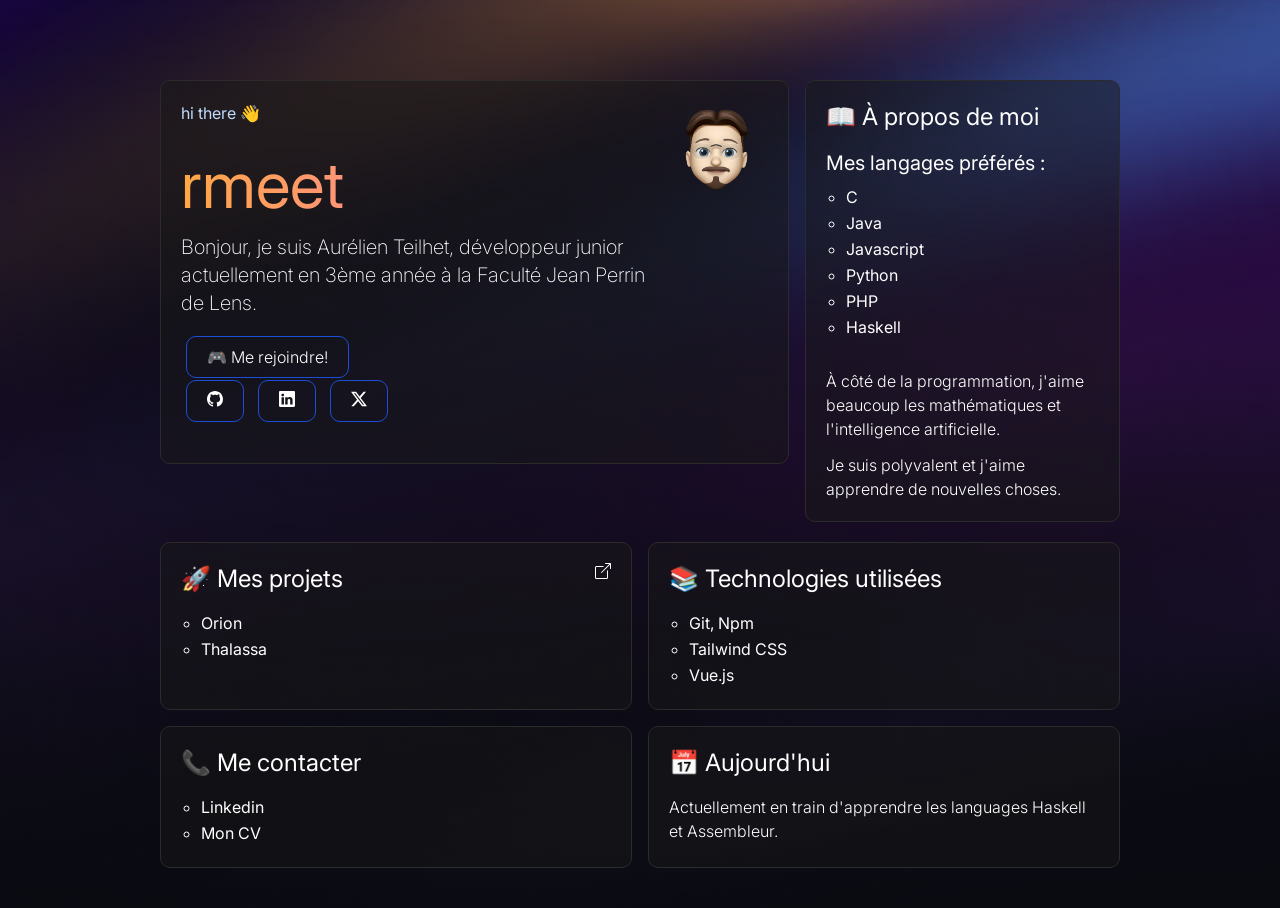
==== index.html @ 977389a0 "ajout" ====
<!doctype html>
<html>
<head>
    <meta charset="UTF-8">
    <meta name="viewport" content="width=device-width, initial-scale=1.0">
    <link href="styles.css" rel="stylesheet">
    <title>Aurélien Teilhet</title>
    <link rel="preconnect" href="https://fonts.googleapis.com">
    <link rel="preconnect" href="https://fonts.gstatic.com" crossorigin>
    <link href="https://fonts.googleapis.com/css2?family=Inter&display=swap" rel="stylesheet">
    <link rel="icon" href="public/favicon.ico" />
    <link rel="stylesheet" href="https://unpkg.com/aos@next/dist/aos.css" />
    <link rel="stylesheet" href="style.css">
</head>
<body class="bgImage z-10">
    <main class="w-3/4 m-auto pt-10 sm:pt-20 text-white">
        <div class="flex flex-col sm:flex-row gap-4">
            <div class="container basis-2/3 hover:border-blue-700 home h-96" data-aos="fade-down" data-aos-duration="700">
                <div class="flex flex-col sm:flex-row">
                    <div>
                        <h6 class="text-m pb-3 text-blue-200">hi there 👋</h6>
                        <h1 id="pseudo">rmeet</h1>
                        <p class="pb-2 text-xl font-extralight">Bonjour, je suis <span class="font-bold">Aurélien Teilhet</span>, développeur junior actuellement en 3ème année à la Faculté Jean Perrin de Lens.</p>
                        <p style="padding-top: 20px;"><a target="_blank" href="https://www.codingame.com/profile/17610c9aafa584d1a23a3524a8ca84f03948395">🎮 Me rejoindre!</a></p>
                    </div>
                    <div class="absolute left-36 sm:relative sm:left-0">
                        <img src="public/me.png" alt="photo animoji" class="w-52 max-w-full h-auto opacity-30 sm:opacity-100 z-0">
                    </div>
                </div>
                <div style="margin-top: 20px;">
                    <a href="https://github.com/aurxdev/" target="_blank" rel="noopener noreferrer" class="hover:text-cyan-600"><button><svg xmlns="http://www.w3.org/2000/svg" width="16" height="16" fill="currentColor" class="bi bi-github" viewBox="0 0 16 16">
                        <path d="M8 0C3.58 0 0 3.58 0 8c0 3.54 2.29 6.53 5.47 7.59.4.07.55-.17.55-.38 0-.19-.01-.82-.01-1.49-2.01.37-2.53-.49-2.69-.94-.09-.23-.48-.94-.82-1.13-.28-.15-.68-.52-.01-.53.63-.01 1.08.58 1.23.82.72 1.21 1.87.87 2.33.66.07-.52.28-.87.51-1.07-1.78-.2-3.64-.89-3.64-3.95 0-.87.31-1.59.82-2.15-.08-.2-.36-1.02.08-2.12 0 0 .67-.21 2.2.82.64-.18 1.32-.27 2-.27s1.36.09 2 .27c1.53-1.04 2.2-.82 2.2-.82.44 1.1.16 1.92.08 2.12.51.56.82 1.27.82 2.15 0 3.07-1.87 3.75-3.65 3.95.29.25.54.73.54 1.48 0 1.07-.01 1.93-.01 2.2 0 .21.15.46.55.38A8.01 8.01 0 0 0 16 8c0-4.42-3.58-8-8-8"/>
                    </svg></button></a>
                    <a href="https://www.linkedin.com/in/aurelien-teilhet/" target="_blank" rel="noopener noreferrer" class="hover:text-cyan-600"> <button><svg xmlns="http://www.w3.org/2000/svg" width="16" height="16" fill="currentColor" class="bi bi-linkedin" viewBox="0 0 16 16">
                        <path d="M0 1.146C0 .513.526 0 1.175 0h13.65C15.474 0 16 .513 16 1.146v13.708c0 .633-.526 1.146-1.175 1.146H1.175C.526 16 0 15.487 0 14.854zm4.943 12.248V6.169H2.542v7.225zm-1.2-8.212c.837 0 1.358-.554 1.358-1.248-.015-.709-.52-1.248-1.342-1.248S2.4 3.226 2.4 3.934c0 .694.521 1.248 1.327 1.248zm4.908 8.212V9.359c0-.216.016-.432.08-.586.173-.431.568-.878 1.232-.878.869 0 1.216.662 1.216 1.634v3.865h2.401V9.25c0-2.22-1.184-3.252-2.764-3.252-1.274 0-1.845.7-2.165 1.193v.025h-.016l.016-.025V6.169h-2.4c.03.678 0 7.225 0 7.225z"/>
                    </svg></button></a>
                    <a href="https://twitter.com/auredevx" target="_blank" rel="noopener noreferrer" class="hover:text-cyan-600"><button><svg xmlns="http://www.w3.org/2000/svg" width="16" height="16" fill="currentColor" class="bi bi-twitter-x" viewBox="0 0 16 16">
                        <path d="M12.6.75h2.454l-5.36 6.142L16 15.25h-4.937l-3.867-5.07-4.425 5.07H.316l5.733-6.57L0 .75h5.063l3.495 4.633L12.601.75Zm-.86 13.028h1.36L4.323 2.145H2.865z"/>
                    </svg></button></a>
                </div>
            </div>
            <div class="container basis-1/3 hover:border-blue-700" data-aos="fade-left" data-aos-duration="750">        
                <h1 class="text-2xl pb-4">📖 À propos de moi</h1>
                <h2 class="text-xl pb-2">Mes langages préférés :</h2>
                <ul class="pb-4">
                    <li>C</li>
                    <li>Java</li>
                    <li>Javascript</li>
                    <li>Python</li>
                    <li>PHP</li>
                    <li>Haskell</li>
                </ul>

                <p class="pt-3">À côté de la programmation, j'aime beaucoup les mathématiques et l'intelligence artificielle.</p>
                <p class="pt-3">Je suis polyvalent et j'aime apprendre de nouvelles choses.</p>
            </div>
        </div>
        <div class="grid grid-cols-1 sm:grid-cols-2 gap-4 pt-5 pb-10">
            <div class="container hover:border-blue-700 projets" data-aos="fade-right" data-aos-duration="1000" >
                <a href="https://github.com/aurxdev/" target="_blank">
                <div class="float-right icon">
                    <svg xmlns="http://www.w3.org/2000/svg" width="16" height="16" fill="currentColor" class="bi bi-box-arrow-up-right" viewBox="0 0 16 16">
                        <path fill-rule="evenodd" d="M8.636 3.5a.5.5 0 0 0-.5-.5H1.5A1.5 1.5 0 0 0 0 4.5v10A1.5 1.5 0 0 0 1.5 16h10a1.5 1.5 0 0 0 1.5-1.5V7.864a.5.5 0 0 0-1 0V14.5a.5.5 0 0 1-.5.5h-10a.5.5 0 0 1-.5-.5v-10a.5.5 0 0 1 .5-.5h6.636a.5.5 0 0 0 .5-.5"/>
                        <path fill-rule="evenodd" d="M16 .5a.5.5 0 0 0-.5-.5h-5a.5.5 0 0 0 0 1h3.793L6.146 9.146a.5.5 0 1 0 .708.708L15 1.707V5.5a.5.5 0 0 0 1 0z"/>
                    </svg>
                </div>
                <h1 class="text-2xl pb-4">🚀 Mes projets</h1>
                <ul><li>Orion</li>
                    <li>Thalassa</li>
                </ul>
                </a>
            </div>
            <div class="container hover:border-blue-700" data-aos="fade-left" data-aos-duration="1300" data-aos-easing="ease-in-out-cubic">
                <h1 class="text-2xl pb-4">📚 Technologies utilisées</h1>
                <ul>
                    <li>Git, Npm</li>
                    <li>Tailwind CSS</li>
                    <li>Vue.js</li>
                </ul>
            </div>
            <div class="container hover:border-blue-700" data-aos="fade-up" data-aos-duration="1200" data-aos-easing="ease-in-out-cubic">
                <h1 class="text-2xl pb-4">📞 Me contacter</h1>
                <ul>
                    <li><a href="https://www.linkedin.com/in/aurelien-teilhet/">Linkedin</a></li>
                    <li>
                        <a href="CV.pdf" target="_blank" rel="noopener noreferrer">Mon CV</a>
                    </li>
                </ul>
            </div>  
            <div class="container hover:border-blue-700" data-aos="fade-left" data-aos-duration="1100" data-aos-easing="ease-out">
                <h1 class="text-2xl pb-4">📅 Aujourd'hui</h1>
                <p>Actuellement en train d'apprendre les languages Haskell et Assembleur.</p>
            </div>
    </main>
    <script src="https://unpkg.com/aos@next/dist/aos.js"></script>
    <script>
        AOS.init();
    </script>
</body>
</html>
---- styles.css ----
/*
! tailwindcss v3.4.1 | MIT License | https://tailwindcss.com
*/

/*
1. Prevent padding and border from affecting element width. (https://github.com/mozdevs/cssremedy/issues/4)
2. Allow adding a border to an element by just adding a border-width. (https://github.com/tailwindcss/tailwindcss/pull/116)
*/

*,
::before,
::after {
  box-sizing: border-box;
  /* 1 */
  border-width: 0;
  /* 2 */
  border-style: solid;
  /* 2 */
  border-color: #e5e7eb;
  /* 2 */
}

::before,
::after {
  --tw-content: '';
}

/*
1. Use a consistent sensible line-height in all browsers.
2. Prevent adjustments of font size after orientation changes in iOS.
3. Use a more readable tab size.
4. Use the user's configured `sans` font-family by default.
5. Use the user's configured `sans` font-feature-settings by default.
6. Use the user's configured `sans` font-variation-settings by default.
7. Disable tap highlights on iOS
*/

html,
:host {
  line-height: 1.5;
  /* 1 */
  -webkit-text-size-adjust: 100%;
  /* 2 */
  -moz-tab-size: 4;
  /* 3 */
  -o-tab-size: 4;
     tab-size: 4;
  /* 3 */
  font-family: ui-sans-serif, system-ui, sans-serif, "Apple Color Emoji", "Segoe UI Emoji", "Segoe UI Symbol", "Noto Color Emoji";
  /* 4 */
  font-feature-settings: normal;
  /* 5 */
  font-variation-settings: normal;
  /* 6 */
  -webkit-tap-highlight-color: transparent;
  /* 7 */
}

/*
1. Remove the margin in all browsers.
2. Inherit line-height from `html` so users can set them as a class directly on the `html` element.
*/

body {
  margin: 0;
  /* 1 */
  line-height: inherit;
  /* 2 */
}

/*
1. Add the correct height in Firefox.
2. Correct the inheritance of border color in Firefox. (https://bugzilla.mozilla.org/show_bug.cgi?id=190655)
3. Ensure horizontal rules are visible by default.
*/

hr {
  height: 0;
  /* 1 */
  color: inherit;
  /* 2 */
  border-top-width: 1px;
  /* 3 */
}

/*
Add the correct text decoration in Chrome, Edge, and Safari.
*/

abbr:where([title]) {
  -webkit-text-decoration: underline dotted;
          text-decoration: underline dotted;
}

/*
Remove the default font size and weight for headings.
*/

h1,
h2,
h3,
h4,
h5,
h6 {
  font-size: inherit;
  font-weight: inherit;
}

/*
Reset links to optimize for opt-in styling instead of opt-out.
*/

a {
  color: inherit;
  text-decoration: inherit;
}

/*
Add the correct font weight in Edge and Safari.
*/

b,
strong {
  font-weight: bolder;
}

/*
1. Use the user's configured `mono` font-family by default.
2. Use the user's configured `mono` font-feature-settings by default.
3. Use the user's configured `mono` font-variation-settings by default.
4. Correct the odd `em` font sizing in all browsers.
*/

code,
kbd,
samp,
pre {
  font-family: ui-monospace, SFMono-Regular, Menlo, Monaco, Consolas, "Liberation Mono", "Courier New", monospace;
  /* 1 */
  font-feature-settings: normal;
  /* 2 */
  font-variation-settings: normal;
  /* 3 */
  font-size: 1em;
  /* 4 */
}

/*
Add the correct font size in all browsers.
*/

small {
  font-size: 80%;
}

/*
Prevent `sub` and `sup` elements from affecting the line height in all browsers.
*/

sub,
sup {
  font-size: 75%;
  line-height: 0;
  position: relative;
  vertical-align: baseline;
}

sub {
  bottom: -0.25em;
}

sup {
  top: -0.5em;
}

/*
1. Remove text indentation from table contents in Chrome and Safari. (https://bugs.chromium.org/p/chromium/issues/detail?id=999088, https://bugs.webkit.org/show_bug.cgi?id=201297)
2. Correct table border color inheritance in all Chrome and Safari. (https://bugs.chromium.org/p/chromium/issues/detail?id=935729, https://bugs.webkit.org/show_bug.cgi?id=195016)
3. Remove gaps between table borders by default.
*/

table {
  text-indent: 0;
  /* 1 */
  border-color: inherit;
  /* 2 */
  border-collapse: collapse;
  /* 3 */
}

/*
1. Change the font styles in all browsers.
2. Remove the margin in Firefox and Safari.
3. Remove default padding in all browsers.
*/

button,
input,
optgroup,
select,
textarea {
  font-family: inherit;
  /* 1 */
  font-feature-settings: inherit;
  /* 1 */
  font-variation-settings: inherit;
  /* 1 */
  font-size: 100%;
  /* 1 */
  font-weight: inherit;
  /* 1 */
  line-height: inherit;
  /* 1 */
  color: inherit;
  /* 1 */
  margin: 0;
  /* 2 */
  padding: 0;
  /* 3 */
}

/*
Remove the inheritance of text transform in Edge and Firefox.
*/

button,
select {
  text-transform: none;
}

/*
1. Correct the inability to style clickable types in iOS and Safari.
2. Remove default button styles.
*/

button,
[type='button'],
[type='reset'],
[type='submit'] {
  -webkit-appearance: button;
  /* 1 */
  background-color: transparent;
  /* 2 */
  background-image: none;
  /* 2 */
}

/*
Use the modern Firefox focus style for all focusable elements.
*/

:-moz-focusring {
  outline: auto;
}

/*
Remove the additional `:invalid` styles in Firefox. (https://github.com/mozilla/gecko-dev/blob/2f9eacd9d3d995c937b4251a5557d95d494c9be1/layout/style/res/forms.css#L728-L737)
*/

:-moz-ui-invalid {
  box-shadow: none;
}

/*
Add the correct vertical alignment in Chrome and Firefox.
*/

progress {
  vertical-align: baseline;
}

/*
Correct the cursor style of increment and decrement buttons in Safari.
*/

::-webkit-inner-spin-button,
::-webkit-outer-spin-button {
  height: auto;
}

/*
1. Correct the odd appearance in Chrome and Safari.
2. Correct the outline style in Safari.
*/

[type='search'] {
  -webkit-appearance: textfield;
  /* 1 */
  outline-offset: -2px;
  /* 2 */
}

/*
Remove the inner padding in Chrome and Safari on macOS.
*/

::-webkit-search-decoration {
  -webkit-appearance: none;
}

/*
1. Correct the inability to style clickable types in iOS and Safari.
2. Change font properties to `inherit` in Safari.
*/

::-webkit-file-upload-button {
  -webkit-appearance: button;
  /* 1 */
  font: inherit;
  /* 2 */
}

/*
Add the correct display in Chrome and Safari.
*/

summary {
  display: list-item;
}

/*
Removes the default spacing and border for appropriate elements.
*/

blockquote,
dl,
dd,
h1,
h2,
h3,
h4,
h5,
h6,
hr,
figure,
p,
pre {
  margin: 0;
}

fieldset {
  margin: 0;
  padding: 0;
}

legend {
  padding: 0;
}

ol,
ul,
menu {
  list-style: none;
  margin: 0;
  padding: 0;
}

/*
Reset default styling for dialogs.
*/

dialog {
  padding: 0;
}

/*
Prevent resizing textareas horizontally by default.
*/

textarea {
  resize: vertical;
}

/*
1. Reset the default placeholder opacity in Firefox. (https://github.com/tailwindlabs/tailwindcss/issues/3300)
2. Set the default placeholder color to the user's configured gray 400 color.
*/

input::-moz-placeholder, textarea::-moz-placeholder {
  opacity: 1;
  /* 1 */
  color: #9ca3af;
  /* 2 */
}

input::placeholder,
textarea::placeholder {
  opacity: 1;
  /* 1 */
  color: #9ca3af;
  /* 2 */
}

/*
Set the default cursor for buttons.
*/

button,
[role="button"] {
  cursor: pointer;
}

/*
Make sure disabled buttons don't get the pointer cursor.
*/

:disabled {
  cursor: default;
}

/*
1. Make replaced elements `display: block` by default. (https://github.com/mozdevs/cssremedy/issues/14)
2. Add `vertical-align: middle` to align replaced elements more sensibly by default. (https://github.com/jensimmons/cssremedy/issues/14#issuecomment-634934210)
   This can trigger a poorly considered lint error in some tools but is included by design.
*/

img,
svg,
video,
canvas,
audio,
iframe,
embed,
object {
  display: block;
  /* 1 */
  vertical-align: middle;
  /* 2 */
}

/*
Constrain images and videos to the parent width and preserve their intrinsic aspect ratio. (https://github.com/mozdevs/cssremedy/issues/14)
*/

img,
video {
  max-width: 100%;
  height: auto;
}

/* Make elements with the HTML hidden attribute stay hidden by default */

[hidden] {
  display: none;
}

*, ::before, ::after {
  --tw-border-spacing-x: 0;
  --tw-border-spacing-y: 0;
  --tw-translate-x: 0;
  --tw-translate-y: 0;
  --tw-rotate: 0;
  --tw-skew-x: 0;
  --tw-skew-y: 0;
  --tw-scale-x: 1;
  --tw-scale-y: 1;
  --tw-pan-x:  ;
  --tw-pan-y:  ;
  --tw-pinch-zoom:  ;
  --tw-scroll-snap-strictness: proximity;
  --tw-gradient-from-position:  ;
  --tw-gradient-via-position:  ;
  --tw-gradient-to-position:  ;
  --tw-ordinal:  ;
  --tw-slashed-zero:  ;
  --tw-numeric-figure:  ;
  --tw-numeric-spacing:  ;
  --tw-numeric-fraction:  ;
  --tw-ring-inset:  ;
  --tw-ring-offset-width: 0px;
  --tw-ring-offset-color: #fff;
  --tw-ring-color: rgb(59 130 246 / 0.5);
  --tw-ring-offset-shadow: 0 0 #0000;
  --tw-ring-shadow: 0 0 #0000;
  --tw-shadow: 0 0 #0000;
  --tw-shadow-colored: 0 0 #0000;
  --tw-blur:  ;
  --tw-brightness:  ;
  --tw-contrast:  ;
  --tw-grayscale:  ;
  --tw-hue-rotate:  ;
  --tw-invert:  ;
  --tw-saturate:  ;
  --tw-sepia:  ;
  --tw-drop-shadow:  ;
  --tw-backdrop-blur:  ;
  --tw-backdrop-brightness:  ;
  --tw-backdrop-contrast:  ;
  --tw-backdrop-grayscale:  ;
  --tw-backdrop-hue-rotate:  ;
  --tw-backdrop-invert:  ;
  --tw-backdrop-opacity:  ;
  --tw-backdrop-saturate:  ;
  --tw-backdrop-sepia:  ;
}

::backdrop {
  --tw-border-spacing-x: 0;
  --tw-border-spacing-y: 0;
  --tw-translate-x: 0;
  --tw-translate-y: 0;
  --tw-rotate: 0;
  --tw-skew-x: 0;
  --tw-skew-y: 0;
  --tw-scale-x: 1;
  --tw-scale-y: 1;
  --tw-pan-x:  ;
  --tw-pan-y:  ;
  --tw-pinch-zoom:  ;
  --tw-scroll-snap-strictness: proximity;
  --tw-gradient-from-position:  ;
  --tw-gradient-via-position:  ;
  --tw-gradient-to-position:  ;
  --tw-ordinal:  ;
  --tw-slashed-zero:  ;
  --tw-numeric-figure:  ;
  --tw-numeric-spacing:  ;
  --tw-numeric-fraction:  ;
  --tw-ring-inset:  ;
  --tw-ring-offset-width: 0px;
  --tw-ring-offset-color: #fff;
  --tw-ring-color: rgb(59 130 246 / 0.5);
  --tw-ring-offset-shadow: 0 0 #0000;
  --tw-ring-shadow: 0 0 #0000;
  --tw-shadow: 0 0 #0000;
  --tw-shadow-colored: 0 0 #0000;
  --tw-blur:  ;
  --tw-brightness:  ;
  --tw-contrast:  ;
  --tw-grayscale:  ;
  --tw-hue-rotate:  ;
  --tw-invert:  ;
  --tw-saturate:  ;
  --tw-sepia:  ;
  --tw-drop-shadow:  ;
  --tw-backdrop-blur:  ;
  --tw-backdrop-brightness:  ;
  --tw-backdrop-contrast:  ;
  --tw-backdrop-grayscale:  ;
  --tw-backdrop-hue-rotate:  ;
  --tw-backdrop-invert:  ;
  --tw-backdrop-opacity:  ;
  --tw-backdrop-saturate:  ;
  --tw-backdrop-sepia:  ;
}

.container {
  width: 100%;
}

@media (min-width: 640px) {
  .container {
    max-width: 640px;
  }
}

@media (min-width: 768px) {
  .container {
    max-width: 768px;
  }
}

@media (min-width: 1024px) {
  .container {
    max-width: 1024px;
  }
}

@media (min-width: 1280px) {
  .container {
    max-width: 1280px;
  }
}

@media (min-width: 1536px) {
  .container {
    max-width: 1536px;
  }
}

.absolute {
  position: absolute;
}

.left-36 {
  left: 9rem;
}

.z-0 {
  z-index: 0;
}

.z-10 {
  z-index: 10;
}

.float-right {
  float: right;
}

.m-auto {
  margin: auto;
}

.flex {
  display: flex;
}

.grid {
  display: grid;
}

.h-96 {
  height: 24rem;
}

.h-auto {
  height: auto;
}

.w-3\/4 {
  width: 75%;
}

.w-52 {
  width: 13rem;
}

.max-w-full {
  max-width: 100%;
}

.basis-1\/3 {
  flex-basis: 33.333333%;
}

.basis-2\/3 {
  flex-basis: 66.666667%;
}

.transform {
  transform: translate(var(--tw-translate-x), var(--tw-translate-y)) rotate(var(--tw-rotate)) skewX(var(--tw-skew-x)) skewY(var(--tw-skew-y)) scaleX(var(--tw-scale-x)) scaleY(var(--tw-scale-y));
}

.grid-cols-1 {
  grid-template-columns: repeat(1, minmax(0, 1fr));
}

.flex-col {
  flex-direction: column;
}

.gap-4 {
  gap: 1rem;
}

.border {
  border-width: 1px;
}

.pb-10 {
  padding-bottom: 2.5rem;
}

.pb-2 {
  padding-bottom: 0.5rem;
}

.pb-3 {
  padding-bottom: 0.75rem;
}

.pb-4 {
  padding-bottom: 1rem;
}

.pt-10 {
  padding-top: 2.5rem;
}

.pt-3 {
  padding-top: 0.75rem;
}

.pt-5 {
  padding-top: 1.25rem;
}

.text-2xl {
  font-size: 1.5rem;
  line-height: 2rem;
}

.text-xl {
  font-size: 1.25rem;
  line-height: 1.75rem;
}

.font-extrabold {
  font-weight: 800;
}

.font-extralight {
  font-weight: 200;
}

.text-blue-200 {
  --tw-text-opacity: 1;
  color: rgb(191 219 254 / var(--tw-text-opacity));
}

.text-white {
  --tw-text-opacity: 1;
  color: rgb(255 255 255 / var(--tw-text-opacity));
}

.opacity-30 {
  opacity: 0.3;
}

.blur {
  --tw-blur: blur(8px);
  filter: var(--tw-blur) var(--tw-brightness) var(--tw-contrast) var(--tw-grayscale) var(--tw-hue-rotate) var(--tw-invert) var(--tw-saturate) var(--tw-sepia) var(--tw-drop-shadow);
}

.backdrop-filter {
  -webkit-backdrop-filter: var(--tw-backdrop-blur) var(--tw-backdrop-brightness) var(--tw-backdrop-contrast) var(--tw-backdrop-grayscale) var(--tw-backdrop-hue-rotate) var(--tw-backdrop-invert) var(--tw-backdrop-opacity) var(--tw-backdrop-saturate) var(--tw-backdrop-sepia);
          backdrop-filter: var(--tw-backdrop-blur) var(--tw-backdrop-brightness) var(--tw-backdrop-contrast) var(--tw-backdrop-grayscale) var(--tw-backdrop-hue-rotate) var(--tw-backdrop-invert) var(--tw-backdrop-opacity) var(--tw-backdrop-saturate) var(--tw-backdrop-sepia);
}

.transition {
  transition-property: color, background-color, border-color, text-decoration-color, fill, stroke, opacity, box-shadow, transform, filter, -webkit-backdrop-filter;
  transition-property: color, background-color, border-color, text-decoration-color, fill, stroke, opacity, box-shadow, transform, filter, backdrop-filter;
  transition-property: color, background-color, border-color, text-decoration-color, fill, stroke, opacity, box-shadow, transform, filter, backdrop-filter, -webkit-backdrop-filter;
  transition-timing-function: cubic-bezier(0.4, 0, 0.2, 1);
  transition-duration: 150ms;
}

.ease-out {
  transition-timing-function: cubic-bezier(0, 0, 0.2, 1);
}

.hover\:border-blue-700:hover {
  --tw-border-opacity: 1;
  border-color: rgb(29 78 216 / var(--tw-border-opacity));
}

.hover\:text-cyan-600:hover {
  --tw-text-opacity: 1;
  color: rgb(8 145 178 / var(--tw-text-opacity));
}

@media (min-width: 640px) {
  .sm\:relative {
    position: relative;
  }

  .sm\:left-0 {
    left: 0px;
  }

  .sm\:grid-cols-2 {
    grid-template-columns: repeat(2, minmax(0, 1fr));
  }

  .sm\:flex-row {
    flex-direction: row;
  }

  .sm\:pt-20 {
    padding-top: 5rem;
  }

  .sm\:opacity-100 {
    opacity: 1;
  }
}
---- style.css ----
body{
    font-family: 'Inter', sans-serif;
}
.bgImage{
    background-image: url("public/background.jpg");
    background-repeat: no-repeat;
}

.container{background-color: rgba(24,24,24,0.5);
            padding: 20px;
            border-radius: 10px;
            border: #2b2b2b solid 1px;
            transition: all 0.1s;
            /* backdrop-filter: blur(10px); */
}


.icon svg{fill: white; transition: all 0.1s;}
.projets:hover .icon svg{transform: scale(1.5) !important; fill: rgb(29 78 216) !important;}


p{font-weight: 300;}   
ul li{list-style-type: circle; margin-left: 20px; padding-bottom: 2px;}     
.home a{margin: 5px; border: rgb(29 78 216) solid 1px; padding:10px 20px 10px 20px; border-radius: 10px;} 

#pseudo{
        background: -webkit-linear-gradient(0deg, #ffa745 0%, #fe869f 30%, #ef7ac8 45%, #a083ed 70%, #43aeff 85%);
        -webkit-background-clip: text;
        background-size: 200% 200%;
-webkit-text-fill-color: transparent;
animation: gradient 5s ease infinite;
font-size: 4em;
}

@keyframes gradient {
0% {background-position: 0% 50%;}
50% {background-position: 100% 50%;}
100% {background-position: 0% 50%;}
}

a:hover{color: #43aeff;transition: all 0.1s;}


@media (max-width: 768px) { .bgImage{background-size: cover;} }
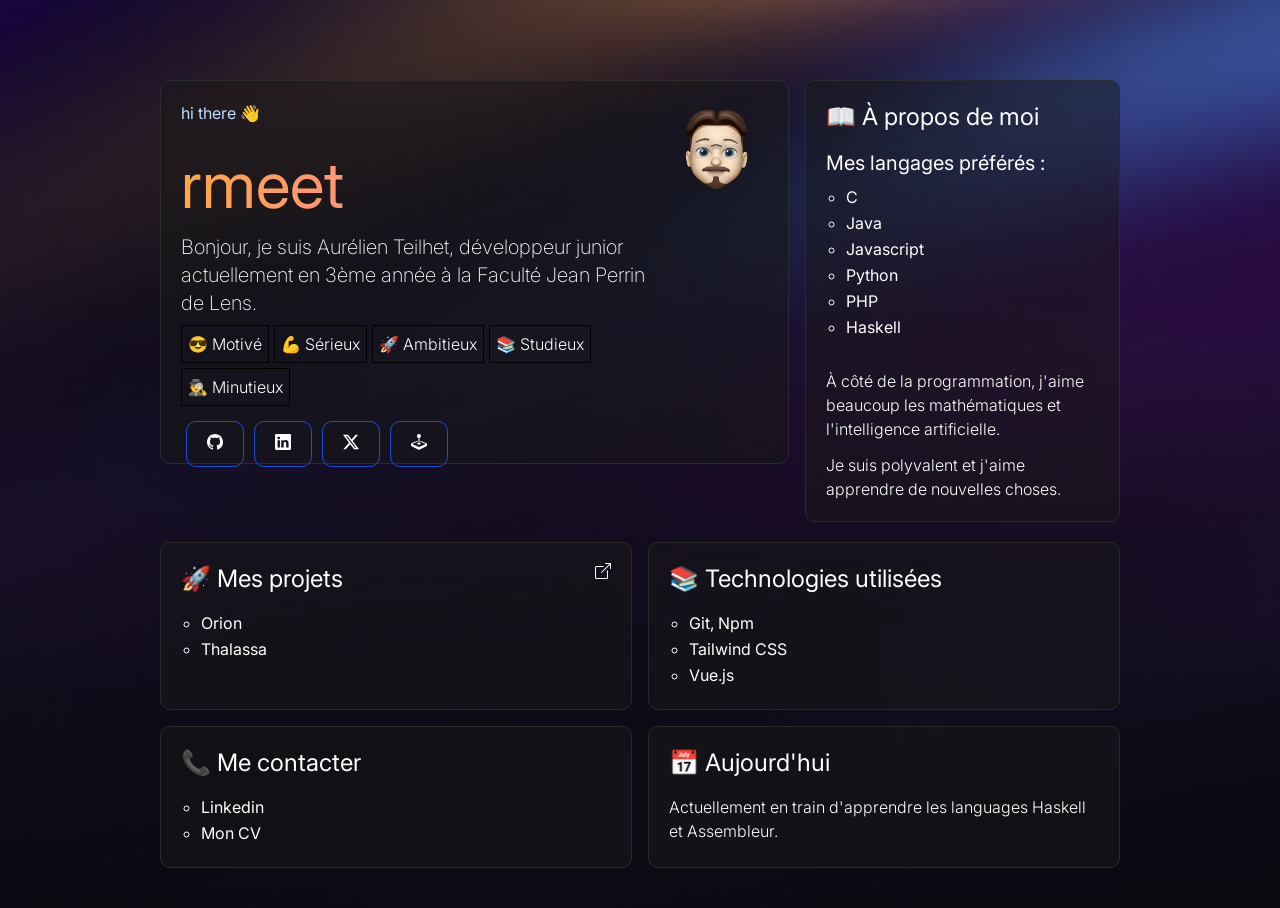
==== commit 0a6d3144: ":sparkles: ajout des emojis" ====
--- a/index.html
+++ b/index.html
@@ -3,7 +3,7 @@
 <head>
     <meta charset="UTF-8">
     <meta name="viewport" content="width=device-width, initial-scale=1.0">
-    <link href="styles.css" rel="stylesheet">
+    <link href="tailwind.css" rel="stylesheet">
     <title>Aurélien Teilhet</title>
     <link rel="preconnect" href="https://fonts.googleapis.com">
     <link rel="preconnect" href="https://fonts.gstatic.com" crossorigin>
@@ -21,13 +21,19 @@
                         <h6 class="text-m pb-3 text-blue-200">hi there 👋</h6>
                         <h1 id="pseudo">rmeet</h1>
                         <p class="pb-2 text-xl font-extralight">Bonjour, je suis <span class="font-bold">Aurélien Teilhet</span>, développeur junior actuellement en 3ème année à la Faculté Jean Perrin de Lens.</p>
-                        <p style="padding-top: 20px;"><a target="_blank" href="https://www.codingame.com/profile/17610c9aafa584d1a23a3524a8ca84f03948395">🎮 Me rejoindre!</a></p>
+                        <div class="adjectifs">
+                            <p class="gradient">😎 Motivé</p>
+                            <p class="gradient">💪 Sérieux</p>
+                            <p class="gradient">🚀 Ambitieux</p>
+                            <p class="gradient">📚 Studieux</p>
+                            <p class="gradient">🕵️‍♂️ Minutieux</p>
+                        </div>
                     </div>
                     <div class="absolute left-36 sm:relative sm:left-0">
                         <img src="public/me.png" alt="photo animoji" class="w-52 max-w-full h-auto opacity-30 sm:opacity-100 z-0">
                     </div>
                 </div>
-                <div style="margin-top: 20px;">
+                <div class="reseaux">
                     <a href="https://github.com/aurxdev/" target="_blank" rel="noopener noreferrer" class="hover:text-cyan-600"><button><svg xmlns="http://www.w3.org/2000/svg" width="16" height="16" fill="currentColor" class="bi bi-github" viewBox="0 0 16 16">
                         <path d="M8 0C3.58 0 0 3.58 0 8c0 3.54 2.29 6.53 5.47 7.59.4.07.55-.17.55-.38 0-.19-.01-.82-.01-1.49-2.01.37-2.53-.49-2.69-.94-.09-.23-.48-.94-.82-1.13-.28-.15-.68-.52-.01-.53.63-.01 1.08.58 1.23.82.72 1.21 1.87.87 2.33.66.07-.52.28-.87.51-1.07-1.78-.2-3.64-.89-3.64-3.95 0-.87.31-1.59.82-2.15-.08-.2-.36-1.02.08-2.12 0 0 .67-.21 2.2.82.64-.18 1.32-.27 2-.27s1.36.09 2 .27c1.53-1.04 2.2-.82 2.2-.82.44 1.1.16 1.92.08 2.12.51.56.82 1.27.82 2.15 0 3.07-1.87 3.75-3.65 3.95.29.25.54.73.54 1.48 0 1.07-.01 1.93-.01 2.2 0 .21.15.46.55.38A8.01 8.01 0 0 0 16 8c0-4.42-3.58-8-8-8"/>
                     </svg></button></a>
@@ -37,6 +43,10 @@
                     <a href="https://twitter.com/auredevx" target="_blank" rel="noopener noreferrer" class="hover:text-cyan-600"><button><svg xmlns="http://www.w3.org/2000/svg" width="16" height="16" fill="currentColor" class="bi bi-twitter-x" viewBox="0 0 16 16">
                         <path d="M12.6.75h2.454l-5.36 6.142L16 15.25h-4.937l-3.867-5.07-4.425 5.07H.316l5.733-6.57L0 .75h5.063l3.495 4.633L12.601.75Zm-.86 13.028h1.36L4.323 2.145H2.865z"/>
                     </svg></button></a>
+                    <a href="https://www.codingame.com/profile/17610c9aafa584d1a23a3524a8ca84f03948395" target="_blank" rel="noopener noreferrer" class="hover:text-cyan-600"><button><svg xmlns="http://www.w3.org/2000/svg" width="16" height="16" fill="currentColor" class="bi bi-joystick" viewBox="0 0 16 16">
+                        <path d="M10 2a2 2 0 0 1-1.5 1.937v5.087c.863.083 1.5.377 1.5.726 0 .414-.895.75-2 .75s-2-.336-2-.75c0-.35.637-.643 1.5-.726V3.937A2 2 0 1 1 10 2"/>
+                        <path d="M0 9.665v1.717a1 1 0 0 0 .553.894l6.553 3.277a2 2 0 0 0 1.788 0l6.553-3.277a1 1 0 0 0 .553-.894V9.665c0-.1-.06-.19-.152-.23L9.5 6.715v.993l5.227 2.178a.125.125 0 0 1 .001.23l-5.94 2.546a2 2 0 0 1-1.576 0l-5.94-2.546a.125.125 0 0 1 .001-.23L6.5 7.708l-.013-.988L.152 9.435a.25.25 0 0 0-.152.23"/>
+                      </svg></button></a>
                 </div>
             </div>
             <div class="container basis-1/3 hover:border-blue-700" data-aos="fade-left" data-aos-duration="750">        
--- a/style.css
+++ b/style.css
@@ -25,6 +25,26 @@
 ul li{list-style-type: circle; margin-left: 20px; padding-bottom: 2px;}     
 .home a{margin: 5px; border: rgb(29 78 216) solid 1px; padding:10px 20px 10px 20px; border-radius: 10px;} 
 
+.adjectifs{display: flex; flex-direction:row; gap:5px; flex-wrap: wrap;}
+
+.gradient{
+    vertical-align: middle;
+    padding: 6px;
+    border: 1px solid black !important;
+
+    border-image-slice: 1 !important;
+    border-width: 1px !important;
+    transition: all .1s;}
+
+.gradient:hover{
+    border-image-source: linear-gradient(to right, #743ad5, #d53a9d) !important;
+}
+
+.reseaux{margin: 10px 0 0 0;
+display: flex;
+flex-direction: row;
+flex-wrap: wrap;}
+
 #pseudo{
         background: -webkit-linear-gradient(0deg, #ffa745 0%, #fe869f 30%, #ef7ac8 45%, #a083ed 70%, #43aeff 85%);
         -webkit-background-clip: text;
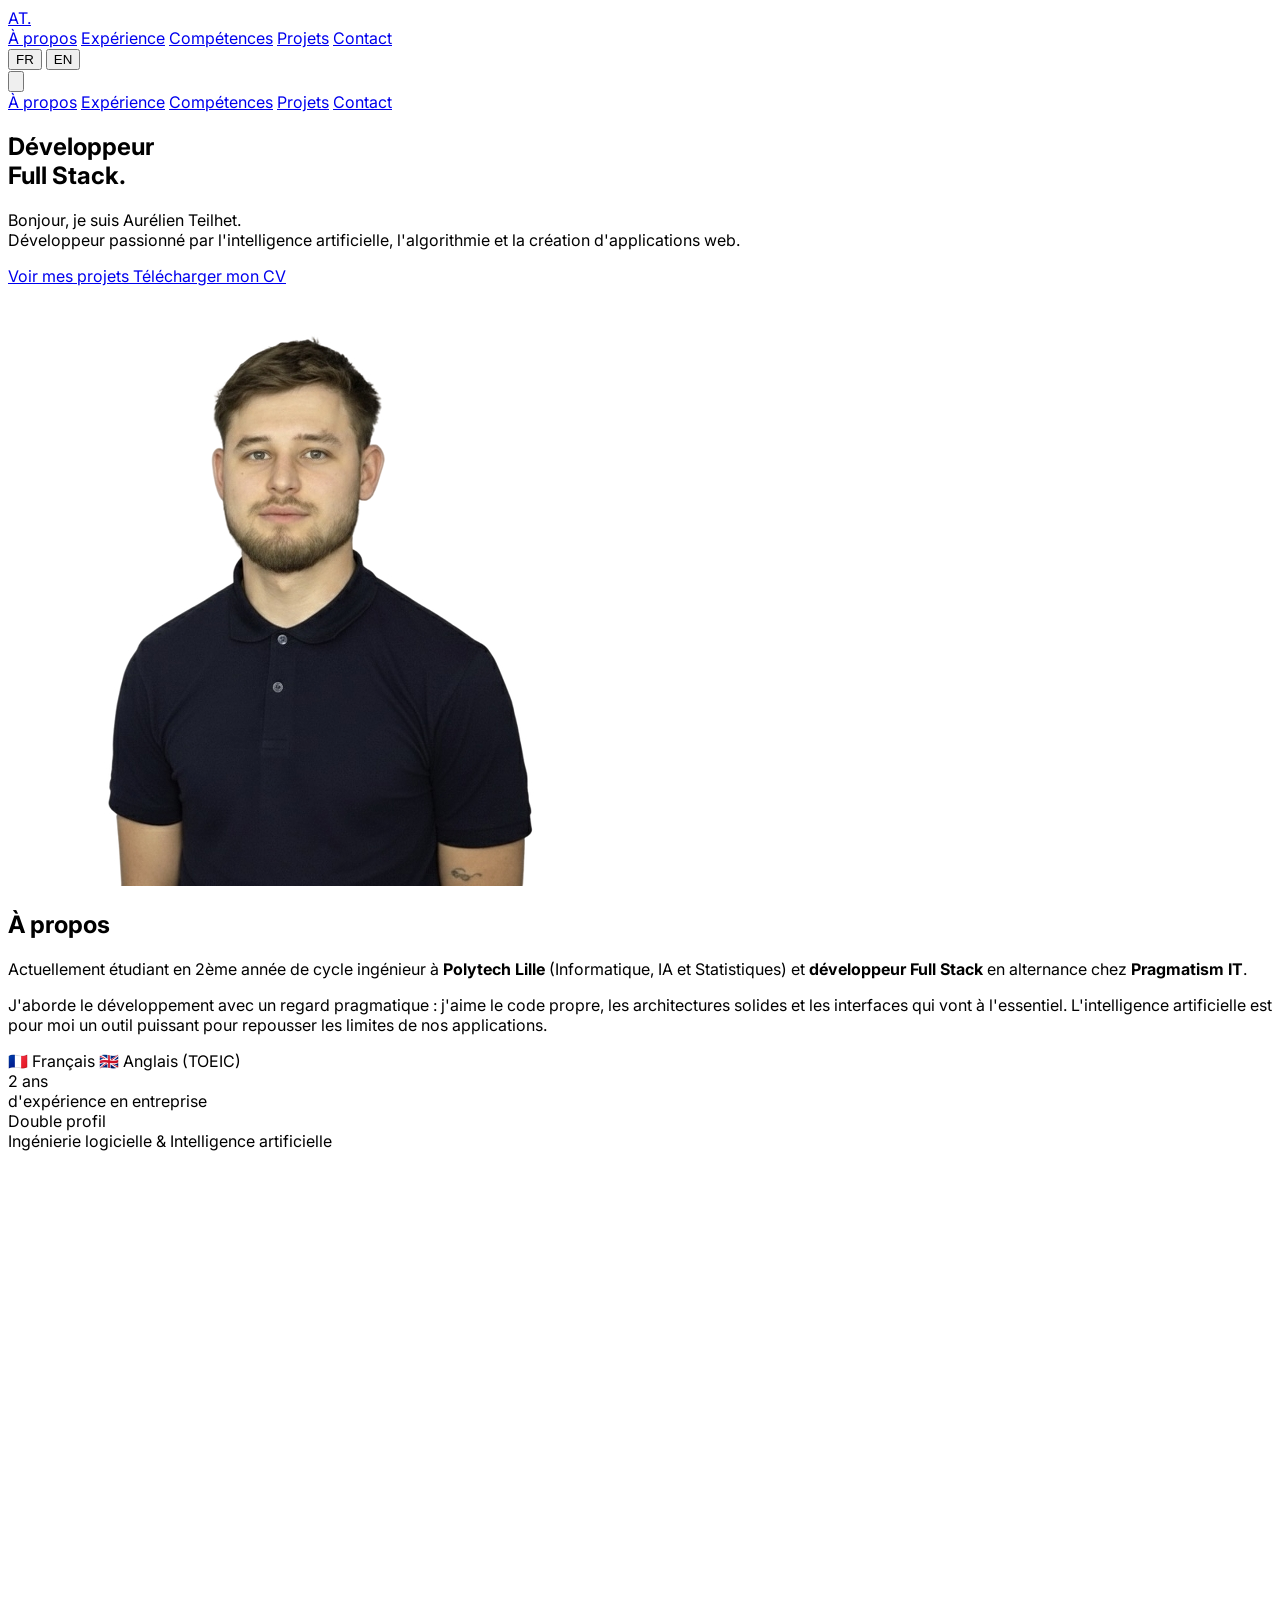
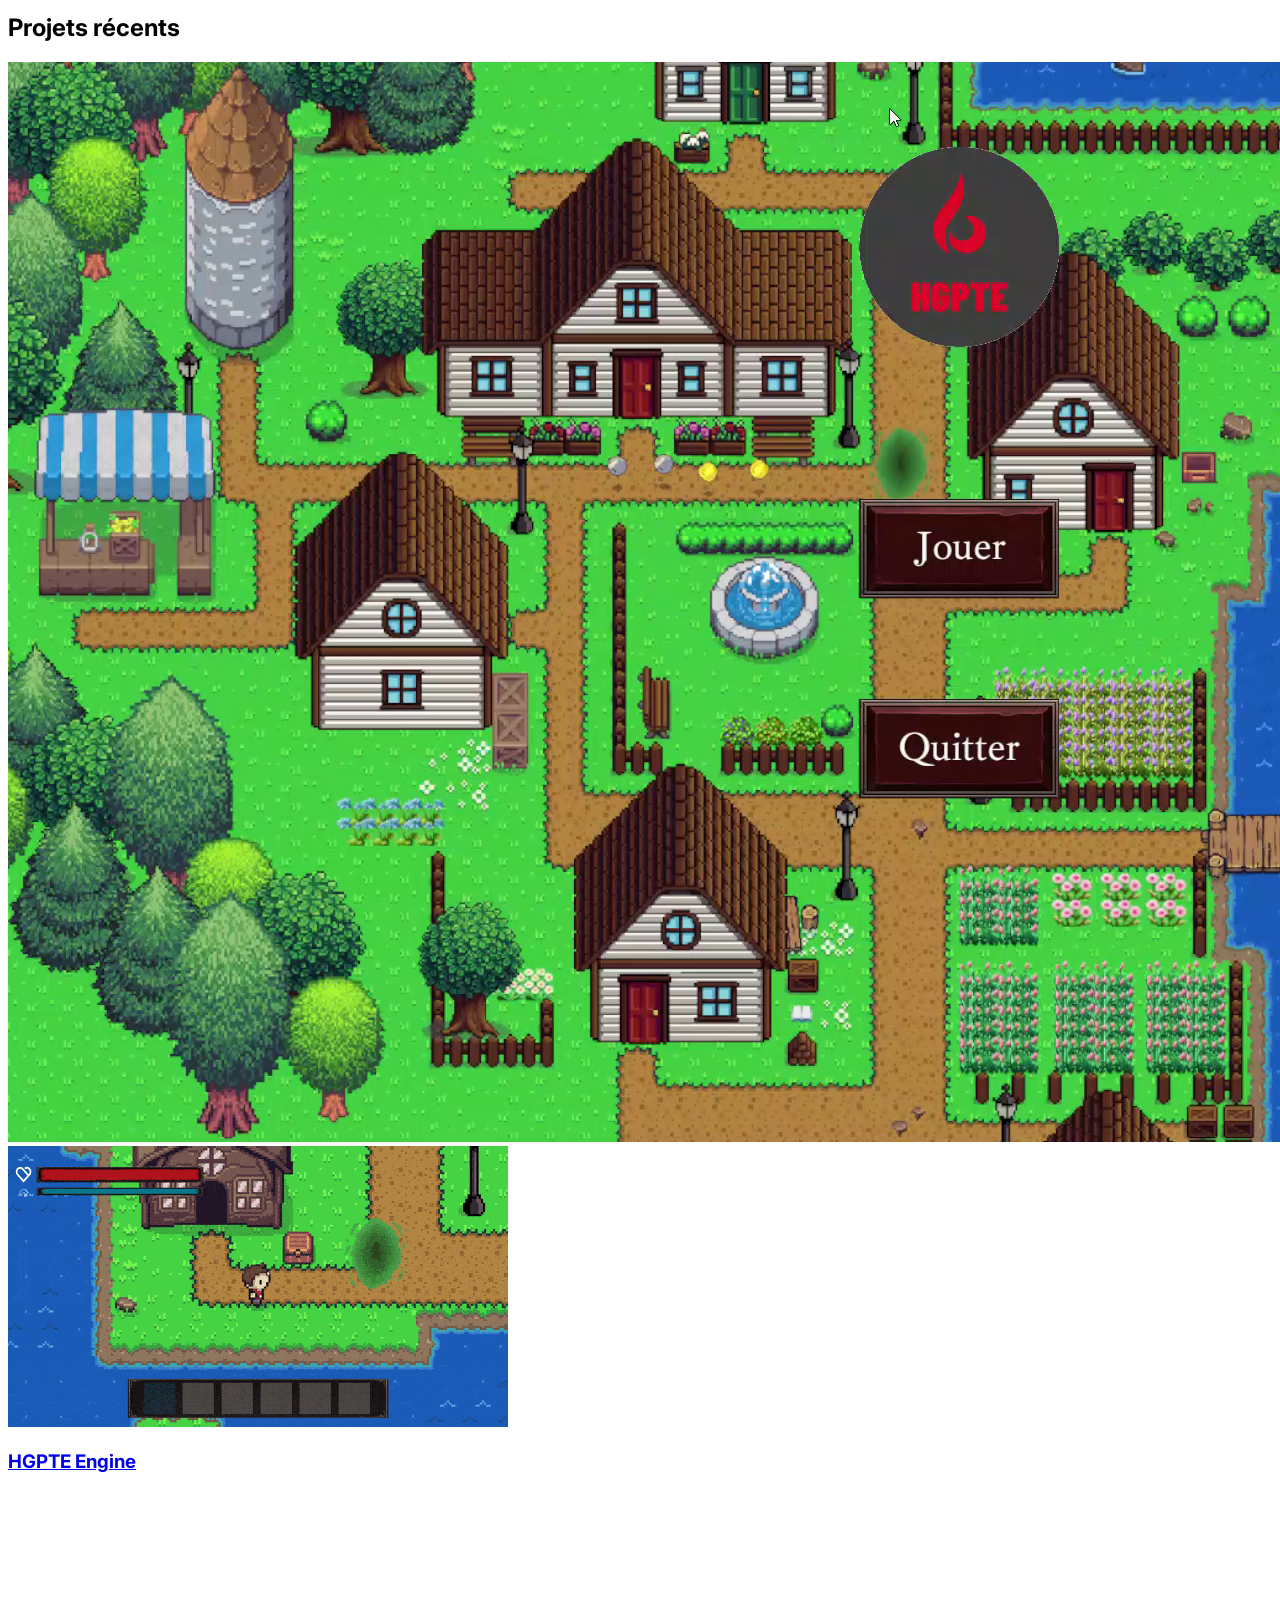
==== commit 598913e6: "initial commit" ====
--- a/index.html
+++ b/index.html
@@ -1,110 +1,399 @@
-<!doctype html>
-<html>
+<!DOCTYPE html>
+<html lang="fr" class="scroll-smooth">
 <head>
     <meta charset="UTF-8">
     <meta name="viewport" content="width=device-width, initial-scale=1.0">
-    <link href="tailwind.css" rel="stylesheet">
-    <title>Aurélien Teilhet</title>
-    <link rel="preconnect" href="https://fonts.googleapis.com">
-    <link rel="preconnect" href="https://fonts.gstatic.com" crossorigin>
-    <link href="https://fonts.googleapis.com/css2?family=Inter&display=swap" rel="stylesheet">
-    <link rel="icon" href="public/favicon.ico" />
-    <link rel="stylesheet" href="https://unpkg.com/aos@next/dist/aos.css" />
-    <link rel="stylesheet" href="style.css">
+    <meta name="description" content="Portfolio d'Aurélien Teilhet — Développeur Full Stack & IA">
+    
+    <!-- SEO & LinkedIn Open Graph -->
+    <meta property="og:type" content="website">
+    <meta property="og:url" content="https://aurxdev.github.io/">
+    <meta property="og:title" content="Aurélien Teilhet | Développeur Full Stack & IA">
+    <meta property="og:description" content="Développeur Full Stack (Angular, C#/.NET) et étudiant Ingénieur IA & Data. Découvrez mes projets et mon expérience professionnelle.">
+    <meta property="og:image" content="https://aurxdev.github.io/public/me.png">
+
+    <!-- Twitter -->
+    <meta property="twitter:card" content="summary_large_image">
+    <meta property="twitter:title" content="Aurélien Teilhet | Développeur Full Stack & IA">
+    <meta property="twitter:description" content="Développeur Full Stack (Angular, C#/.NET) et étudiant Ingénieur IA & Data. Découvrez mes projets et mon expérience professionnelle.">
+    <meta property="twitter:image" content="https://aurxdev.github.io/public/me.png">
+
+    <title>Aurélien Teilhet | Développeur Full Stack</title>
+    <link rel="icon" type="image/png" href="logo.png">
+    <script src="https://cdn.tailwindcss.com"></script>
+    <link href="https://fonts.googleapis.com/css2?family=Inter:wght@300;400;500;600;700&display=swap" rel="stylesheet">
+    <style>
+        body { font-family: 'Inter', sans-serif; }
+
+        .fade-in-up {
+            opacity: 0;
+            transform: translateY(20px);
+            transition: opacity 0.8s ease-out, transform 0.8s ease-out;
+            will-change: opacity, transform;
+        }
+        .fade-in-up.is-visible {
+            opacity: 1;
+            transform: translateY(0);
+        }
+    </style>
 </head>
-<body class="bgImage z-10">
-    <main class="w-3/4 m-auto pt-10 sm:pt-20 text-white">
-        <div class="flex flex-col sm:flex-row gap-4">
-            <div class="container basis-2/3 hover:border-blue-700 home h-96" data-aos="fade-down" data-aos-duration="700">
-                <div class="flex flex-col sm:flex-row">
-                    <div>
-                        <h6 class="text-m pb-3 text-blue-200">hi there 👋</h6>
-                        <h1 id="pseudo">rmeet</h1>
-                        <p class="pb-2 text-xl font-extralight">Bonjour, je suis <span class="font-bold">Aurélien Teilhet</span>, développeur junior actuellement en 3ème année à la Faculté Jean Perrin de Lens.</p>
-                        <div class="adjectifs">
-                            <p class="gradient">😎 Motivé</p>
-                            <p class="gradient">💪 Sérieux</p>
-                            <p class="gradient">🚀 Ambitieux</p>
-                            <p class="gradient">📚 Studieux</p>
-                            <p class="gradient">🕵️‍♂️ Minutieux</p>
-                        </div>
+<body class="bg-zinc-950 text-gray-200 antialiased selection:bg-indigo-500 selection:text-white">
+
+    <nav class="fixed top-0 w-full z-50 bg-zinc-950/80 backdrop-blur-md border-b border-zinc-800">
+        <div class="max-w-5xl mx-auto px-6 h-16 flex items-center justify-between">
+            <a href="#" class="text-xl font-bold text-white tracking-tight">AT.</a>
+            
+            <!-- Desktop Menu -->
+            <div class="hidden md:flex space-x-8 text-sm font-medium text-zinc-400">
+                <a href="#about" class="hover:text-white transition-colors">À propos</a>
+                <a href="#experience" class="hover:text-white transition-colors">Expérience</a>
+                <a href="#skills" class="hover:text-white transition-colors">Compétences</a>
+                <a href="#projects" class="hover:text-white transition-colors">Projets</a>
+                <a href="#contact" class="hover:text-white transition-colors">Contact</a>
+            </div>
+
+            <div class="flex items-center rounded-lg border border-zinc-800 bg-zinc-900 p-1 text-xs font-semibold" aria-label="Choisir la langue">
+                <button type="button" class="language-button rounded px-2 py-1 transition-colors" data-language="fr" aria-pressed="true">FR</button>
+                <button type="button" class="language-button rounded px-2 py-1 text-zinc-500 transition-colors hover:text-white" data-language="en" aria-pressed="false">EN</button>
+            </div>
+
+            <!-- Mobile Menu Button -->
+            <button id="mobileMenuBtn" class="md:hidden text-zinc-400 hover:text-white focus:outline-none">
+                <svg class="w-6 h-6" fill="none" stroke="currentColor" viewBox="0 0 24 24"><path stroke-linecap="round" stroke-linejoin="round" stroke-width="2" d="M4 6h16M4 12h16M4 18h16"></path></svg>
+            </button>
+        </div>
+
+        <!-- Mobile Menu Panel -->
+        <div id="mobileMenu" class="hidden md:hidden bg-zinc-950 border-b border-zinc-800 px-6 py-4">
+            <div class="flex flex-col space-y-4 text-sm font-medium text-zinc-400">
+                <a href="#about" class="mobile-link hover:text-white">À propos</a>
+                <a href="#experience" class="mobile-link hover:text-white">Expérience</a>
+                <a href="#skills" class="mobile-link hover:text-white">Compétences</a>
+                <a href="#projects" class="mobile-link hover:text-white">Projets</a>
+                <a href="#contact" class="mobile-link hover:text-white">Contact</a>
+            </div>
+        </div>
+    </nav>
+
+    <!-- Hero Section -->
+    <section class="pt-32 pb-20 px-6 max-w-5xl mx-auto flex flex-col-reverse md:flex-row items-center gap-12">
+        <div class="flex-1 space-y-6">
+
+            <h1 class="text-5xl md:text-7xl font-bold text-white tracking-tight leading-tight">
+                Développeur <br><span class="text-indigo-400">Full Stack.</span>
+            </h1>
+            <p class="text-lg text-zinc-400 max-w-lg leading-relaxed">
+                Bonjour, je suis Aurélien Teilhet. 
+                <br/>
+                Développeur passionné par l'intelligence artificielle, l'algorithmie et la création d'applications web.
+            </p>
+            <div class="flex flex-wrap gap-4 pt-4">
+                <a href="#projects" class="px-6 py-3 rounded-lg bg-white text-zinc-950 font-semibold hover:bg-zinc-200 transition-colors">
+                    Voir mes projets
+                </a>
+                <a id="cvDownload" href="https://aurxdev.github.io/CV.pdf" target="_blank" rel="noopener noreferrer" class="px-6 py-3 rounded-lg bg-zinc-900 text-white font-medium border border-zinc-800 hover:bg-zinc-800 transition-colors">
+                    Télécharger mon CV
+                </a>
+            </div>
+        </div>
+        <div class="w-48 h-48 md:w-72 md:h-72 shrink-0">
+            <img src="me.png" alt="Aurélien Teilhet" class="w-full h-full object-cover rounded-full">
+        </div>
+    </section>
+
+    <!-- About Section -->
+    <section id="about" class="py-20 px-6 max-w-5xl mx-auto border-t border-zinc-900">
+        <h2 class="text-sm font-bold tracking-widest text-zinc-500 uppercase mb-8">À propos</h2>
+        <div class="grid md:grid-cols-2 gap-12 text-zinc-400 leading-relaxed">
+            <div>
+                <p class="mb-4">
+                    Actuellement étudiant en 2ème année de cycle ingénieur à <strong class="text-white">Polytech Lille</strong> (Informatique, IA et Statistiques) et <strong class="text-zinc-300">développeur Full Stack</strong> en alternance chez <strong class="text-white">Pragmatism IT</strong>.
+                </p>
+                <p class="mb-6">
+                    J'aborde le développement avec un regard pragmatique : j'aime le code propre, les architectures solides et les interfaces qui vont à l'essentiel. L'intelligence artificielle est pour moi un outil puissant pour repousser les limites de nos applications.
+                </p>
+                <div class="flex items-center gap-3 flex-wrap">
+                    <span class="inline-flex items-center gap-2 px-3 py-1.5 rounded-lg bg-zinc-900 border border-zinc-800 text-zinc-300 text-sm font-medium">
+                        🇫🇷 Français
+                    </span>
+                    <span class="inline-flex items-center gap-2 px-3 py-1.5 rounded-lg bg-zinc-900 border border-zinc-800 text-zinc-300 text-sm font-medium">
+                        🇬🇧 Anglais (TOEIC)
+                    </span>
+                </div>
+            </div>
+            <div class="grid grid-cols-2 gap-6 max-h-20">
+                <div class="p-6 rounded-xl bg-zinc-900/50 border border-zinc-800/50 flex flex-col justify-center">
+                    <div class="text-3xl font-bold text-white mb-2">2 <span class="text-lg text-zinc-500 font-normal">ans</span></div>
+                    <div class="text-sm">d'expérience en entreprise</div>
+                </div>
+                <div class="p-6 rounded-xl bg-zinc-900/50 border border-zinc-800/50 flex flex-col justify-center">
+                    <div class="text-xl font-bold text-white mb-2">Double profil</div>
+                    <div class="text-sm">Ingénierie logicielle & Intelligence artificielle</div>
+                </div>
+            </div>
+        </div>
+    </section>
+
+    <!-- Experience Section -->
+    <section id="experience" class="py-20 px-6 max-w-5xl mx-auto border-t border-zinc-900">
+        <h2 class="text-sm font-bold tracking-widest text-zinc-500 uppercase mb-12">Expérience Professionnelle</h2>
+        
+        <div class="relative border-l border-zinc-800 ml-3 md:ml-4">
+            
+            <!-- Pragmatism IT -->
+            <div class="mb-10 ml-8 md:ml-10">
+                <span class="absolute flex items-center justify-center w-6 h-6 bg-zinc-900 rounded-full -left-3 ring-8 ring-zinc-950 border border-zinc-700">
+                    <span class="w-2 h-2 rounded-full bg-indigo-500"></span>
+                </span>
+                
+                <div class="flex flex-col md:flex-row md:items-center justify-between mb-2">
+                    <h3 class="text-xl font-bold text-white">Développeur Full Stack (Alternance)</h3>
+                    <span class="text-sm font-medium text-emerald-400 bg-emerald-400/10 px-3 py-1 rounded-full w-fit mt-2 md:mt-0">
+                        Septembre 2024 - Présent
+                    </span>
+                </div>
+                
+                <div class="text-lg text-zinc-300 font-medium mb-6">Pragmatism IT</div>
+                
+                <ul class="space-y-3 text-zinc-400 text-sm md:text-base">
+                    <li class="flex items-start gap-3">
+                        <svg class="w-5 h-5 text-indigo-400 shrink-0 mt-0.5" fill="none" stroke="currentColor" viewBox="0 0 24 24"><path stroke-linecap="round" stroke-linejoin="round" stroke-width="2" d="M5 13l4 4L19 7"></path></svg>
+                        <span>Développement d’interfaces utilisateurs dynamiques et réactives avec <strong class="text-zinc-200">Angular 18</strong>.</span>
+                    </li>
+                    <li class="flex items-start gap-3">
+                        <svg class="w-5 h-5 text-indigo-400 shrink-0 mt-0.5" fill="none" stroke="currentColor" viewBox="0 0 24 24"><path stroke-linecap="round" stroke-linejoin="round" stroke-width="2" d="M5 13l4 4L19 7"></path></svg>
+                        <span>Conception et implémentation d’API REST avec <strong class="text-zinc-200">NestJS</strong> et <strong class="text-zinc-200">C# / .NET</strong>.</span>
+                    </li>
+                    <li class="flex items-start gap-3">
+                        <svg class="w-5 h-5 text-emerald-400 shrink-0 mt-0.5" fill="none" stroke="currentColor" viewBox="0 0 24 24"><path stroke-linecap="round" stroke-linejoin="round" stroke-width="2" d="M13 7h8m0 0v8m0-8l-8 8-4-4-6 6"></path></svg>
+                        <span>Optimisation des performances applicatives avec une <strong class="text-white">réduction de 50%</strong> des appels API grâce à la refonte des requêtes.</span>
+                    </li>
+                    <li class="flex items-start gap-3">
+                        <svg class="w-5 h-5 text-indigo-400 shrink-0 mt-0.5" fill="none" stroke="currentColor" viewBox="0 0 24 24"><path stroke-linecap="round" stroke-linejoin="round" stroke-width="2" d="M5 13l4 4L19 7"></path></svg>
+                        <span>Réalisation de tests E2E avec <strong class="text-zinc-200">Cypress</strong> pour assurer la qualité des livrables.</span>
+                    </li>
+                    <li class="flex items-start gap-3">
+                        <svg class="w-5 h-5 text-indigo-400 shrink-0 mt-0.5" fill="none" stroke="currentColor" viewBox="0 0 24 24"><path stroke-linecap="round" stroke-linejoin="round" stroke-width="2" d="M5 13l4 4L19 7"></path></svg>
+                        <span>Traduction des <strong class="text-zinc-200">exigences fonctionnelles</strong> en <strong class="text-zinc-200">solutions techniques</strong> adaptées.</span>
+                    </li>
+                </ul>
+            </div>
+
+        </div>
+    </section>
+
+    <!-- Skills Section -->
+    <section id="skills" class="py-20 px-6 max-w-5xl mx-auto border-t border-zinc-900">
+        <h2 class="text-sm font-bold tracking-widest text-zinc-500 uppercase mb-12">Compétences techniques</h2>
+        <div class="grid md:grid-cols-2 lg:grid-cols-4 gap-8">
+            
+            <div class="space-y-6">
+                <h3 class="text-white font-semibold flex items-center gap-2">
+                    <svg class="w-5 h-5 text-indigo-400" viewBox="0 0 24 24" fill="none" stroke="currentColor" stroke-width="2"><path d="M4 17l6-6-6-6M12 19h8"/></svg>
+                    Frontend
+                </h3>
+                <ul class="space-y-3 text-zinc-400">
+                    <li class="flex items-center gap-3"><img src="https://cdn.jsdelivr.net/gh/devicons/devicon/icons/angular/angular-original.svg" class="w-5 h-5"> Angular</li>
+                    <li class="flex items-center gap-3"><img src="https://cdn.jsdelivr.net/gh/devicons/devicon/icons/tailwindcss/tailwindcss-original.svg" class="w-5 h-5"> Tailwind CSS</li>
+                    <li class="flex items-center gap-3"><img src="https://cdn.jsdelivr.net/gh/devicons/devicon/icons/html5/html5-original.svg" class="w-5 h-5"> HTML5 / CSS3</li>
+                </ul>
+            </div>
+
+            <div class="space-y-6">
+                <h3 class="text-white font-semibold flex items-center gap-2">
+                    <svg class="w-5 h-5 text-indigo-400" viewBox="0 0 24 24" fill="none" stroke="currentColor" stroke-width="2"><path d="M12 2v20M17 5H9.5a3.5 3.5 0 0 0 0 7h5a3.5 3.5 0 0 1 0 7H6"/></svg>
+                    Backend
+                </h3>
+                <ul class="space-y-3 text-zinc-400">
+                    <li class="flex items-center gap-3"><img src="https://cdn.jsdelivr.net/gh/devicons/devicon/icons/dotnetcore/dotnetcore-original.svg" class="w-5 h-5"> .NET / C#</li>
+                    <li class="flex items-center gap-3"><img src="https://cdn.jsdelivr.net/gh/devicons/devicon/icons/java/java-original.svg" class="w-5 h-5"> Java / JEE</li>
+                    <li class="flex items-center gap-3"><img src="https://cdn.jsdelivr.net/gh/devicons/devicon/icons/azuresqldatabase/azuresqldatabase-original.svg" class="w-5 h-5"> SQL</li>
+                </ul>
+            </div>
+
+            <div class="space-y-6">
+                <h3 class="text-white font-semibold flex items-center gap-2">
+                    <svg class="w-5 h-5 text-indigo-400" viewBox="0 0 24 24" fill="none" stroke="currentColor" stroke-width="2">
+                        <circle cx="12" cy="12" r="10"/><path d="M12 16v-4"/><path d="M12 8h.01"/>
+                    </svg>
+                    IA & Data
+                </h3>
+                <ul class="space-y-3 text-zinc-400">
+                    <li class="flex items-center gap-3">
+                        <img src="https://cdn.jsdelivr.net/gh/devicons/devicon/icons/python/python-original.svg" class="w-5 h-5">
+                        Python
+                    </li>
+                    <li class="flex items-center gap-3">
+                        <svg class="w-5 h-5 text-zinc-500" fill="none" stroke="currentColor" viewBox="0 0 24 24"><path stroke-linecap="round" stroke-linejoin="round" stroke-width="2" d="M9 19v-6a2 2 0 00-2-2H5a2 2 0 00-2 2v6a2 2 0 002 2h2a2 2 0 002-2zm0 0V9a2 2 0 012-2h2a2 2 0 012 2v10m-6 0a2 2 0 002 2h2a2 2 0 002-2m0 0V5a2 2 0 012-2h2a2 2 0 012 2v14a2 2 0 01-2 2h-2a2 2 0 01-2-2z"></path></svg>
+                        Analyse & Stat.
+                    </li>
+                </ul>
+            </div>
+
+            <div class="space-y-6">
+                <h3 class="text-white font-semibold flex items-center gap-2">
+                    <svg class="w-5 h-5 text-indigo-400" viewBox="0 0 24 24" fill="none" stroke="currentColor" stroke-width="2"><path d="M21 16V8a2 2 0 0 0-1-1.73l-7-4a2 2 0 0 0-2 0l-7 4A2 2 0 0 0 3 8v8a2 2 0 0 0 1 1.73l7 4a2 2 0 0 0 2 0l7-4A2 2 0 0 0 21 16z"/></svg>
+                    Outils & DevOps
+                </h3>
+                <ul class="space-y-3 text-zinc-400">
+                    <li class="flex items-center gap-3"><img src="https://cdn.jsdelivr.net/gh/devicons/devicon/icons/git/git-original.svg" class="w-5 h-5"> Git / GitHub</li>
+                    <li class="flex items-center gap-3"><img src="https://cdn.jsdelivr.net/gh/devicons/devicon/icons/docker/docker-original.svg" class="w-5 h-5"> Docker</li>
+                    <li class="flex items-center gap-3"><img src="https://cdn.jsdelivr.net/gh/devicons/devicon/icons/azure/azure-original.svg" class="w-5 h-5"> Azure</li>
+                    <li class="flex items-center gap-3"><img src="https://cdn.jsdelivr.net/gh/devicons/devicon/icons/linux/linux-original.svg" class="w-5 h-5"> Linux</li>
+                </ul>
+            </div>
+            
+        </div>
+    </section>
+
+    <!-- Projects Section -->
+    <section id="projects" class="py-20 px-6 max-w-5xl mx-auto border-t border-zinc-900">
+        <h2 class="text-sm font-bold tracking-widest text-zinc-500 uppercase mb-12">Projets récents</h2>
+        <div class="grid md:grid-cols-2 gap-8">
+            
+        <!-- Project 1: C# Unity -->
+        <a href="https://github.com/aurxdev/HGPTE" target="_blank" class="group block rounded-2xl bg-zinc-900 border border-zinc-800 overflow-hidden hover:border-zinc-700 transition-colors">
+            <div class="h-48 overflow-hidden bg-zinc-950 flex items-center justify-center relative">
+                <div class="absolute inset-0 bg-gradient-to-br from-indigo-900/20 to-zinc-900 z-0"></div>
+                
+                <div class="relative z-10 w-full h-full group-hover:scale-110 transition-all duration-300">
+                    <!-- Le PNG (disparaît au survol) -->
+                    <img src="hgpte.png" 
+                        alt="HGPTE Engine" 
+                        class="absolute inset-0 w-full h-full object-cover transition-opacity duration-300 group-hover:opacity-0" />
+                    
+                    <!-- Le GIF (apparaît au survol) -->
+                    <img src="hgpte.gif" 
+                        alt="HGPTE Engine Animated" 
+                        class="absolute inset-0 w-full h-full object-contain opacity-0 transition-opacity duration-300 group-hover:opacity-100" />
+                </div>
+                
+            </div>
+            <div class="p-6">
+                <div class="flex items-center justify-between mb-3">
+                    <h3 class="text-lg font-bold text-white">HGPTE Engine</h3>
+                    <svg class="w-5 h-5 text-zinc-500 group-hover:text-white transition-colors" viewBox="0 0 24 24" fill="none" stroke="currentColor" stroke-width="2"><path d="M5 12h14M12 5l7 7-7 7"/></svg>
+                </div>
+                <p class="text-sm text-zinc-400 mb-4">
+                    Création d'un jeu vidéo gérant la physique, un système avancé de détection de collisions, la gestion d'inventaire et des intelligences artificielles (IA) ennemies basiques.
+                </p>
+                <div class="flex flex-wrap gap-2 text-xs font-medium">
+                    <span class="px-2 py-1 rounded bg-zinc-800 text-zinc-300">C#</span>
+                    <span class="px-2 py-1 rounded bg-zinc-800 text-zinc-300">Unity</span>
+                    <span class="px-2 py-1 rounded bg-zinc-800 text-zinc-300">Game Design</span>
+                </div>
+            </div>
+        </a>
+
+            <!-- Project 2: ML Azure (In Progress) 
+                         <a href="https://github.com/aurxdev/HGPTE" target="_blank" class="group block rounded-2xl bg-zinc-900 border border-zinc-800 overflow-hidden hover:border-zinc-700 transition-colors">
+                <div class="h-48 overflow-hidden bg-zinc-950 flex items-center justify-center relative">
+                    <div class="absolute inset-0 bg-gradient-to-br from-indigo-900/20 to-zinc-900 z-0"></div>
+                    <span class="text-5xl relative z-10 opacity-80 group-hover:scale-110 transition-transform">🤖</span>
+                </div>
+                <div class="p-6">
+                    <div class="flex items-center justify-between mb-3">
+                         <h3 class="text-lg font-bold text-zinc-300">AZ-900 Coach</h3>
+                        <svg class="w-5 h-5 text-zinc-500 group-hover:text-white transition-colors" viewBox="0 0 24 24" fill="none" stroke="currentColor" stroke-width="2"><path d="M5 12h14M12 5l7 7-7 7"/></svg>
                     </div>
-                    <div class="absolute left-36 sm:relative sm:left-0">
-                        <img src="public/me.png" alt="photo animoji" class="w-52 max-w-full h-auto opacity-30 sm:opacity-100 z-0">
+                    <p class="text-sm text-zinc-400 mb-4">
+                        Plateforme interactive pour réviser la certification Azure AZ-900, développée avec Python et déployée sur Azure App Service.
+                    </p>
+                    <div class="flex flex-wrap gap-2 text-xs font-medium opacity-70">
+                        <span class="px-2 py-1 rounded bg-zinc-800/80 text-zinc-400">Azure</span>
+                        <span class="px-2 py-1 rounded bg-zinc-800/80 text-zinc-400">Python</span>
+                        <span class="px-2 py-1 rounded bg-zinc-800/80 text-zinc-400">LLM/RAG</span>
                     </div>
                 </div>
-                <div class="reseaux">
-                    <a href="https://github.com/aurxdev/" target="_blank" rel="noopener noreferrer" class="hover:text-cyan-600"><button><svg xmlns="http://www.w3.org/2000/svg" width="16" height="16" fill="currentColor" class="bi bi-github" viewBox="0 0 16 16">
-                        <path d="M8 0C3.58 0 0 3.58 0 8c0 3.54 2.29 6.53 5.47 7.59.4.07.55-.17.55-.38 0-.19-.01-.82-.01-1.49-2.01.37-2.53-.49-2.69-.94-.09-.23-.48-.94-.82-1.13-.28-.15-.68-.52-.01-.53.63-.01 1.08.58 1.23.82.72 1.21 1.87.87 2.33.66.07-.52.28-.87.51-1.07-1.78-.2-3.64-.89-3.64-3.95 0-.87.31-1.59.82-2.15-.08-.2-.36-1.02.08-2.12 0 0 .67-.21 2.2.82.64-.18 1.32-.27 2-.27s1.36.09 2 .27c1.53-1.04 2.2-.82 2.2-.82.44 1.1.16 1.92.08 2.12.51.56.82 1.27.82 2.15 0 3.07-1.87 3.75-3.65 3.95.29.25.54.73.54 1.48 0 1.07-.01 1.93-.01 2.2 0 .21.15.46.55.38A8.01 8.01 0 0 0 16 8c0-4.42-3.58-8-8-8"/>
-                    </svg></button></a>
-                    <a href="https://www.linkedin.com/in/aurelien-teilhet/" target="_blank" rel="noopener noreferrer" class="hover:text-cyan-600"> <button><svg xmlns="http://www.w3.org/2000/svg" width="16" height="16" fill="currentColor" class="bi bi-linkedin" viewBox="0 0 16 16">
-                        <path d="M0 1.146C0 .513.526 0 1.175 0h13.65C15.474 0 16 .513 16 1.146v13.708c0 .633-.526 1.146-1.175 1.146H1.175C.526 16 0 15.487 0 14.854zm4.943 12.248V6.169H2.542v7.225zm-1.2-8.212c.837 0 1.358-.554 1.358-1.248-.015-.709-.52-1.248-1.342-1.248S2.4 3.226 2.4 3.934c0 .694.521 1.248 1.327 1.248zm4.908 8.212V9.359c0-.216.016-.432.08-.586.173-.431.568-.878 1.232-.878.869 0 1.216.662 1.216 1.634v3.865h2.401V9.25c0-2.22-1.184-3.252-2.764-3.252-1.274 0-1.845.7-2.165 1.193v.025h-.016l.016-.025V6.169h-2.4c.03.678 0 7.225 0 7.225z"/>
-                    </svg></button></a>
-                    <a href="https://twitter.com/auredevx" target="_blank" rel="noopener noreferrer" class="hover:text-cyan-600"><button><svg xmlns="http://www.w3.org/2000/svg" width="16" height="16" fill="currentColor" class="bi bi-twitter-x" viewBox="0 0 16 16">
-                        <path d="M12.6.75h2.454l-5.36 6.142L16 15.25h-4.937l-3.867-5.07-4.425 5.07H.316l5.733-6.57L0 .75h5.063l3.495 4.633L12.601.75Zm-.86 13.028h1.36L4.323 2.145H2.865z"/>
-                    </svg></button></a>
-                    <a href="https://www.codingame.com/profile/17610c9aafa584d1a23a3524a8ca84f03948395" target="_blank" rel="noopener noreferrer" class="hover:text-cyan-600"><button><svg xmlns="http://www.w3.org/2000/svg" width="16" height="16" fill="currentColor" class="bi bi-joystick" viewBox="0 0 16 16">
-                        <path d="M10 2a2 2 0 0 1-1.5 1.937v5.087c.863.083 1.5.377 1.5.726 0 .414-.895.75-2 .75s-2-.336-2-.75c0-.35.637-.643 1.5-.726V3.937A2 2 0 1 1 10 2"/>
-                        <path d="M0 9.665v1.717a1 1 0 0 0 .553.894l6.553 3.277a2 2 0 0 0 1.788 0l6.553-3.277a1 1 0 0 0 .553-.894V9.665c0-.1-.06-.19-.152-.23L9.5 6.715v.993l5.227 2.178a.125.125 0 0 1 .001.23l-5.94 2.546a2 2 0 0 1-1.576 0l-5.94-2.546a.125.125 0 0 1 .001-.23L6.5 7.708l-.013-.988L.152 9.435a.25.25 0 0 0-.152.23"/>
-                      </svg></button></a>
-                </div>
-            </div>
-            <div class="container basis-1/3 hover:border-blue-700" data-aos="fade-left" data-aos-duration="750">        
-                <h1 class="text-2xl pb-4">📖 À propos de moi</h1>
-                <h2 class="text-xl pb-2">Mes langages préférés :</h2>
-                <ul class="pb-4">
-                    <li>C</li>
-                    <li>Java</li>
-                    <li>Javascript</li>
-                    <li>Python</li>
-                    <li>PHP</li>
-                    <li>Haskell</li>
-                </ul>
-
-                <p class="pt-3">À côté de la programmation, j'aime beaucoup les mathématiques et l'intelligence artificielle.</p>
-                <p class="pt-3">Je suis polyvalent et j'aime apprendre de nouvelles choses.</p>
-            </div>
-        </div>
-        <div class="grid grid-cols-1 sm:grid-cols-2 gap-4 pt-5 pb-10">
-            <div class="container hover:border-blue-700 projets" data-aos="fade-right" data-aos-duration="1000" >
-                <a href="https://github.com/aurxdev/" target="_blank">
-                <div class="float-right icon">
-                    <svg xmlns="http://www.w3.org/2000/svg" width="16" height="16" fill="currentColor" class="bi bi-box-arrow-up-right" viewBox="0 0 16 16">
-                        <path fill-rule="evenodd" d="M8.636 3.5a.5.5 0 0 0-.5-.5H1.5A1.5 1.5 0 0 0 0 4.5v10A1.5 1.5 0 0 0 1.5 16h10a1.5 1.5 0 0 0 1.5-1.5V7.864a.5.5 0 0 0-1 0V14.5a.5.5 0 0 1-.5.5h-10a.5.5 0 0 1-.5-.5v-10a.5.5 0 0 1 .5-.5h6.636a.5.5 0 0 0 .5-.5"/>
-                        <path fill-rule="evenodd" d="M16 .5a.5.5 0 0 0-.5-.5h-5a.5.5 0 0 0 0 1h3.793L6.146 9.146a.5.5 0 1 0 .708.708L15 1.707V5.5a.5.5 0 0 0 1 0z"/>
-                    </svg>
-                </div>
-                <h1 class="text-2xl pb-4">🚀 Mes projets</h1>
-                <ul><li>Orion</li>
-                    <li>Thalassa</li>
-                </ul>
-                </a>
-            </div>
-            <div class="container hover:border-blue-700" data-aos="fade-left" data-aos-duration="1300" data-aos-easing="ease-in-out-cubic">
-                <h1 class="text-2xl pb-4">📚 Technologies utilisées</h1>
-                <ul>
-                    <li>Git, Npm</li>
-                    <li>Tailwind CSS</li>
-                    <li>Vue.js</li>
-                </ul>
-            </div>
-            <div class="container hover:border-blue-700" data-aos="fade-up" data-aos-duration="1200" data-aos-easing="ease-in-out-cubic">
-                <h1 class="text-2xl pb-4">📞 Me contacter</h1>
-                <ul>
-                    <li><a href="https://www.linkedin.com/in/aurelien-teilhet/">Linkedin</a></li>
-                    <li>
-                        <a href="CV.pdf" target="_blank" rel="noopener noreferrer">Mon CV</a>
-                    </li>
-                </ul>
-            </div>  
-            <div class="container hover:border-blue-700" data-aos="fade-left" data-aos-duration="1100" data-aos-easing="ease-out">
-                <h1 class="text-2xl pb-4">📅 Aujourd'hui</h1>
-                <p>Actuellement en train d'apprendre les languages Haskell et Assembleur.</p>
-            </div>
-    </main>
-    <script src="https://unpkg.com/aos@next/dist/aos.js"></script>
-    <script>
-        AOS.init();
-    </script>
+            </a>
+        -->
+
+            <!-- Project 3: Orion
+            <a href="https://github.com/aurxdev/" target="_blank" class="group block rounded-2xl bg-zinc-900 border border-zinc-800 overflow-hidden hover:border-zinc-700 transition-colors md:col-span-2 lg:col-span-1">
+                <div class="h-48 overflow-hidden bg-zinc-950 flex items-center justify-center">
+                    <img src="raycasting.gif" alt="Orion" class="w-full h-full object-cover opacity-70 group-hover:opacity-100 transition-opacity">
+                </div>
+                <div class="p-6">
+                    <div class="flex items-center justify-between mb-3">
+                        <h3 class="text-lg font-bold text-white">Orion</h3>
+                        <svg class="w-5 h-5 text-zinc-500 group-hover:text-white transition-colors" viewBox="0 0 24 24" fill="none" stroke="currentColor" stroke-width="2"><path d="M5 12h14M12 5l7 7-7 7"/></svg>
+                    </div>
+                    <p class="text-sm text-zinc-400 mb-4">
+                        Implémentation d'un raycaster en C utilisant la librairie SDL2. Une technique de rendu 3D similaire au jeu Wolfenstein 3D.
+                    </p>
+                    <div class="flex gap-2 text-xs font-medium">
+                        <span class="px-2 py-1 rounded bg-zinc-800 text-zinc-300">C</span>
+                        <span class="px-2 py-1 rounded bg-zinc-800 text-zinc-300">Algorithmique</span>
+                        <span class="px-2 py-1 rounded bg-zinc-800 text-zinc-300">SDL2</span>
+                    </div>
+                </div>
+            </a>
+            -->
+
+        </div>
+    </section>
+
+    <!-- Contact Section -->
+    <section id="contact" class="py-20 px-6 max-w-5xl mx-auto border-t border-zinc-900">
+        <div class="flex flex-col md:flex-row gap-8 lg:gap-12 items-center">
+            
+            <!-- Left: Reseaux -->
+            <div class="w-full md:w-5/12">
+                <h2 class="text-sm font-bold tracking-widest text-zinc-500 uppercase mb-6">Contact</h2>
+                <h3 class="text-3xl font-bold text-white mb-4">Me <span class="text-indigo-400">contacter</span></h3>
+                
+                <p class="text-zinc-400 mb-6 font-medium">Directement via les réseaux :</p>
+                <div class="space-y-4">
+                    <a href="https://www.linkedin.com/in/aurelien-teilhet/" target="_blank" class="flex items-center gap-3 text-zinc-400 hover:text-white transition-colors">
+                        <svg class="w-5 h-5" viewBox="0 0 24 24" fill="currentColor"><path d="M20.447 20.452h-3.554v-5.569c0-1.328-.027-3.037-1.852-3.037-1.853 0-2.136 1.445-2.136 2.939v5.667H9.351V9h3.414v1.561h.046c.477-.9 1.637-1.85 3.37-1.85 3.601 0 4.267 2.37 4.267 5.455v6.286zM5.337 7.433a2.062 2.062 0 01-2.063-2.065 2.064 2.064 0 112.063 2.065zm1.782 13.019H3.555V9h3.564v11.452zM22.225 0H1.771C.792 0 0 .774 0 1.729v20.542C0 23.227.792 24 1.771 24h20.451C23.2 24 24 23.227 24 22.271V1.729C24 .774 23.2 0 22.222 0h.003z"/></svg>
+                        LinkedIn
+                    </a>
+                    <a href="https://github.com/aurxdev/" target="_blank" class="flex items-center gap-3 text-zinc-400 hover:text-white transition-colors">
+                        <svg class="w-5 h-5" viewBox="0 0 24 24" fill="currentColor"><path d="M12 .297c-6.63 0-12 5.373-12 12 0 5.303 3.438 9.8 8.205 11.385.6.113.82-.258.82-.577 0-.285-.01-1.04-.015-2.04-3.338.724-4.042-1.61-4.042-1.61C4.422 18.07 3.633 17.7 3.633 17.7c-1.087-.744.084-.729.084-.729 1.205.084 1.838 1.236 1.838 1.236 1.07 1.835 2.809 1.305 3.495.998.108-.776.417-1.305.76-1.605-2.665-.3-5.466-1.332-5.466-5.93 0-1.31.465-2.38 1.235-3.22-.135-.303-.54-1.523.105-3.176 0 0 1.005-.322 3.3 1.23.96-.267 1.98-.399 3-.405 1.02.006 2.04.138 3 .405 2.28-1.552 3.285-1.23 3.285-1.23.645 1.653.24 2.873.12 3.176.765.84 1.23 1.91 1.23 3.22 0 4.61-2.805 5.625-5.475 5.92.42.36.81 1.096.81 2.22 0 1.606-.015 2.896-.015 3.286 0 .315.21.69.825.57C20.565 22.092 24 17.592 24 12.297c0-6.627-5.373-12-12-12"/></svg>
+                        GitHub
+                    </a>
+                    <a href="https://www.codingame.com/profile/17610c9aafa584d1a23a3524a8ca84f03948395" target="_blank" class="flex items-center gap-3 text-zinc-400 hover:text-white transition-colors">
+                        <svg class="w-5 h-5" viewBox="0 0 24 24" fill="none" stroke="currentColor" stroke-width="2"><path d="M12 2L2 7l10 5 10-5-10-5zM2 17l10 5 10-5M2 12l10 5 10-5"/></svg>
+                        CodinGame
+                    </a>
+                </div>
+            </div>
+
+            <!-- Divider 'OU' -->
+            <div class="flex flex-row md:flex-col items-center justify-center w-full md:w-2/12 py-4 md:py-0 opacity-50">
+                <div class="h-[1px] w-full md:w-[1px] md:h-32 bg-zinc-600"></div>
+                <span class="px-4 py-3 text-xs font-bold text-zinc-400 uppercase tracking-widest">Ou</span>
+                <div class="h-[1px] w-full md:w-[1px] md:h-32 bg-zinc-600"></div>
+            </div>
+            
+            <!-- Right: Form -->
+            <form id="contactForm" class="w-full md:w-5/12 space-y-4">
+                <div>
+                    <label class="block text-sm font-medium text-zinc-400 mb-1" for="name">Nom</label>
+                    <input type="text" id="name" required class="w-full px-4 py-3 rounded-lg bg-zinc-900 border border-zinc-800 text-white placeholder-zinc-500 focus:outline-none focus:border-indigo-500 focus:ring-1 focus:ring-indigo-500 transition-all">
+                </div>
+                <div>
+                    <label class="block text-sm font-medium text-zinc-400 mb-1" for="email">Email</label>
+                    <input type="email" id="email" required class="w-full px-4 py-3 rounded-lg bg-zinc-900 border border-zinc-800 text-white placeholder-zinc-500 focus:outline-none focus:border-indigo-500 focus:ring-1 focus:ring-indigo-500 transition-all">
+                </div>
+                <div>
+                    <label class="block text-sm font-medium text-zinc-400 mb-1" for="message">Message</label>
+                    <textarea id="message" rows="4" required class="w-full px-4 py-3 rounded-lg bg-zinc-900 border border-zinc-800 text-white placeholder-zinc-500 focus:outline-none focus:border-indigo-500 focus:ring-1 focus:ring-indigo-500 transition-all resize-none"></textarea>
+                </div>
+                <button type="submit" id="submitBtn" class="w-full py-3 rounded-lg bg-white text-zinc-950 font-semibold hover:bg-zinc-200 transition-colors flex items-center justify-center gap-2">
+                    Envoyer le message
+                </button>
+                <div id="formStatus" class="hidden text-sm text-center mt-2"></div>
+            </form>
+
+        </div>
+    </section>
+
+    <!-- Footer -->
+    <footer class="py-8 text-center text-zinc-500 text-sm border-t border-zinc-900">
+        <p>&copy; <span id="current-year"></span> Aurélien Teilhet.</p>
+    </footer>
+
+    <script src="script.js"></script>
 </body>
 </html>
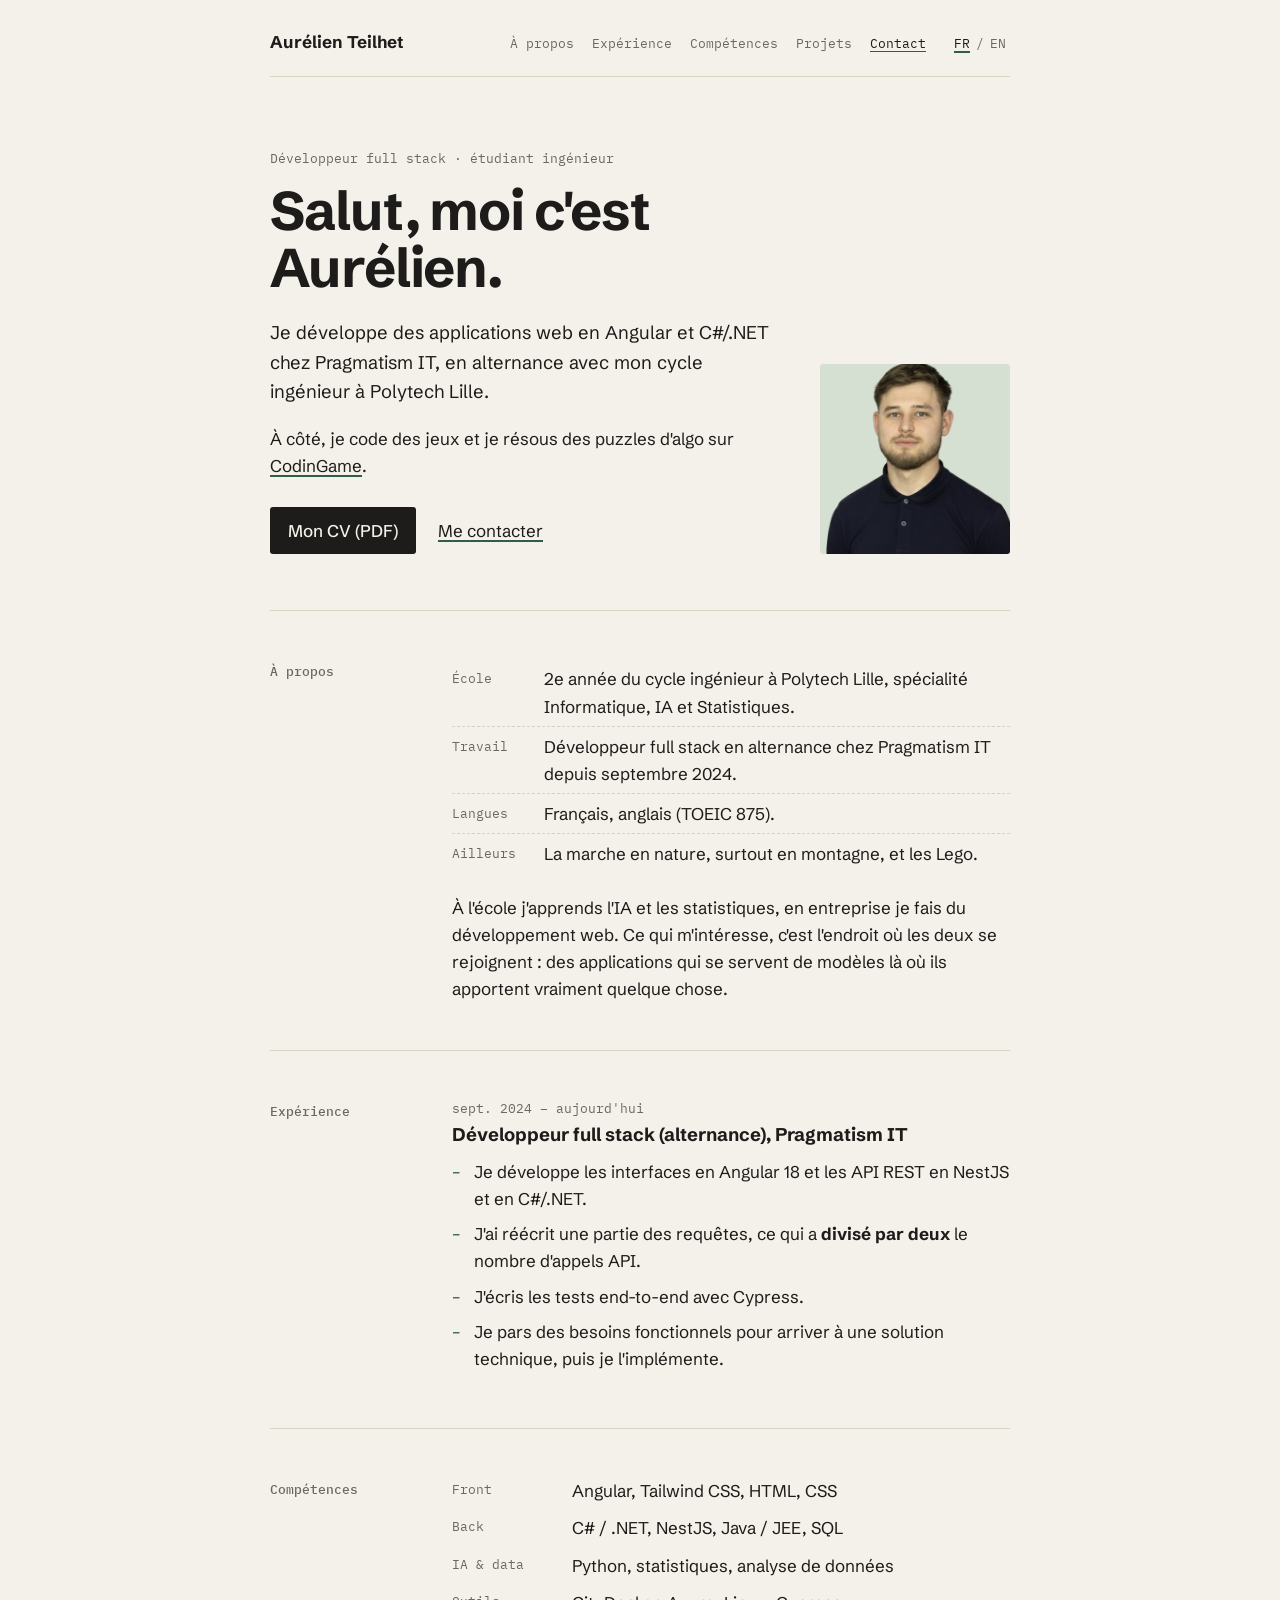
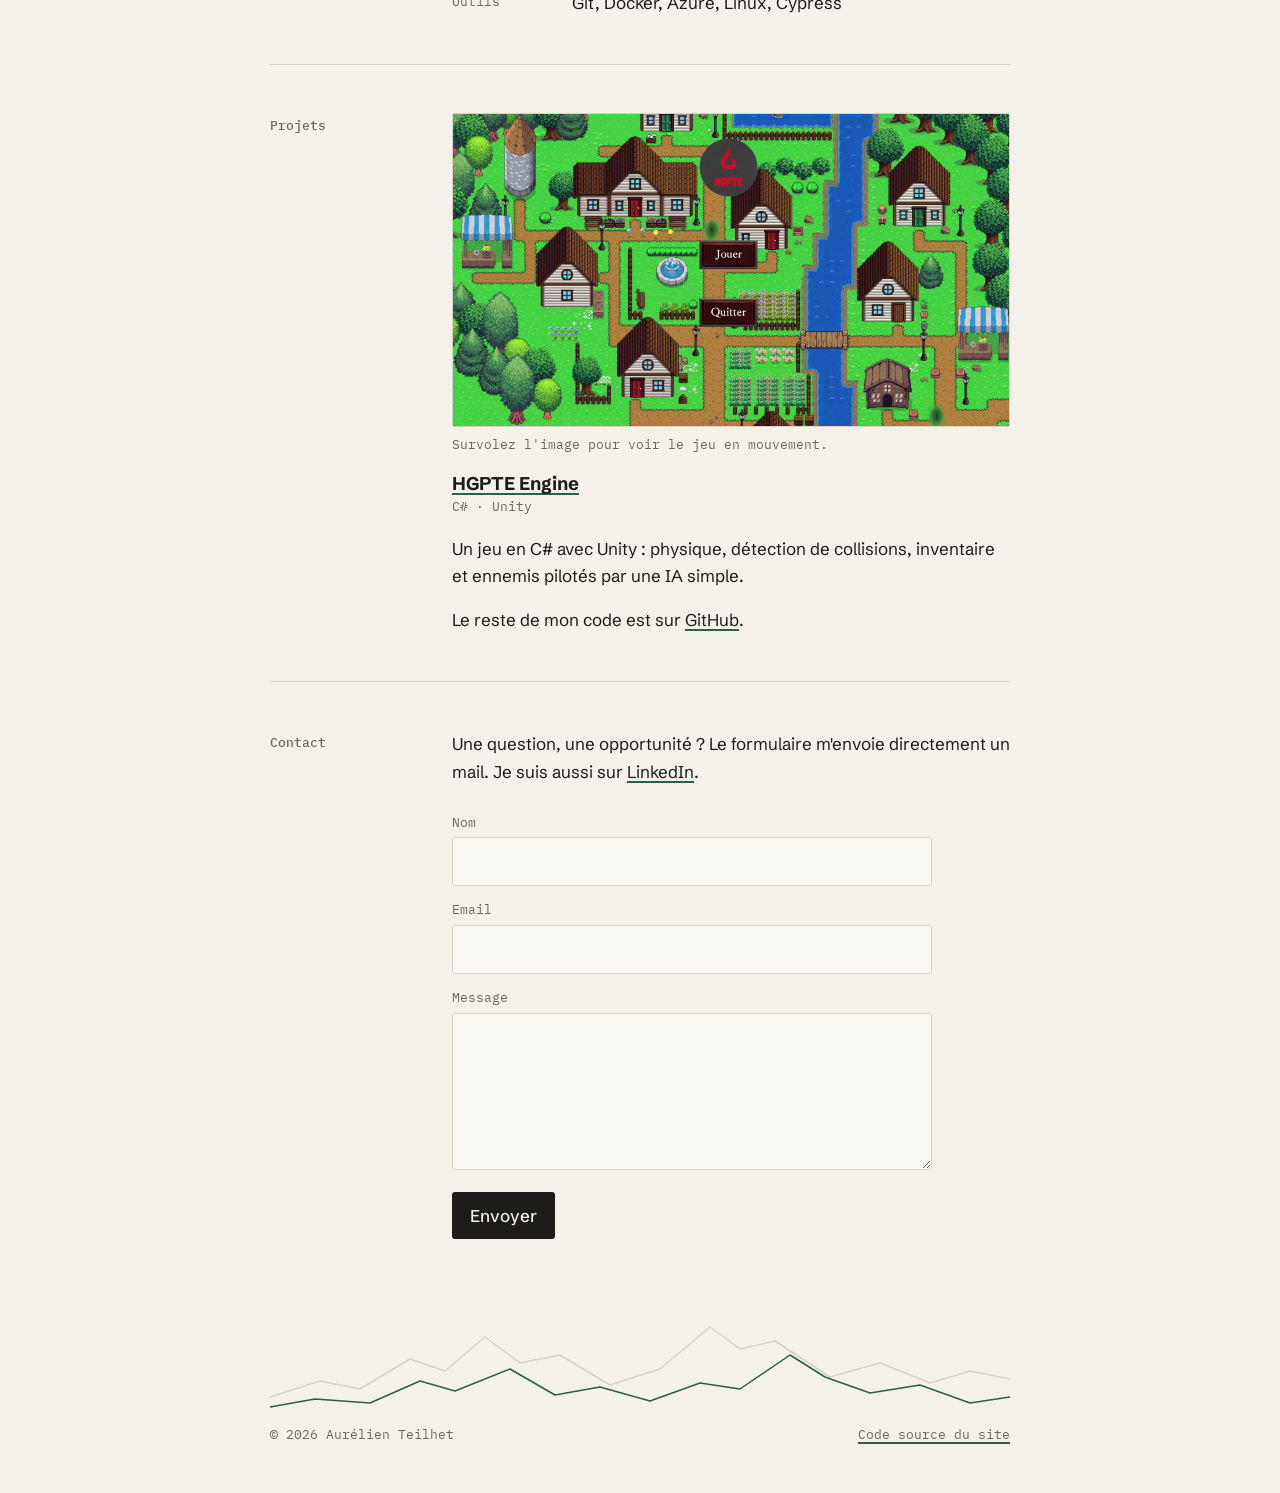
==== commit 9bc18372: "refonte du portfolio" ====
--- a/index.html
+++ b/index.html
@@ -1,399 +1,177 @@
 <!DOCTYPE html>
-<html lang="fr" class="scroll-smooth">
+<html lang="fr">
 <head>
     <meta charset="UTF-8">
     <meta name="viewport" content="width=device-width, initial-scale=1.0">
-    <meta name="description" content="Portfolio d'Aurélien Teilhet — Développeur Full Stack & IA">
-    
-    <!-- SEO & LinkedIn Open Graph -->
+    <meta name="description" content="Aurélien Teilhet, développeur full stack en alternance et étudiant ingénieur (informatique, IA et statistiques) à Polytech Lille.">
+
+    <!-- Aperçu LinkedIn / réseaux -->
     <meta property="og:type" content="website">
     <meta property="og:url" content="https://aurxdev.github.io/">
-    <meta property="og:title" content="Aurélien Teilhet | Développeur Full Stack & IA">
-    <meta property="og:description" content="Développeur Full Stack (Angular, C#/.NET) et étudiant Ingénieur IA & Data. Découvrez mes projets et mon expérience professionnelle.">
-    <meta property="og:image" content="https://aurxdev.github.io/public/me.png">
+    <meta property="og:title" content="Aurélien Teilhet, développeur full stack">
+    <meta property="og:description" content="Développeur full stack (Angular, C#/.NET) en alternance, étudiant ingénieur IA & data à Polytech Lille.">
+    <meta property="og:image" content="https://aurxdev.github.io/me.png">
+    <meta name="twitter:card" content="summary">
+    <meta name="twitter:title" content="Aurélien Teilhet, développeur full stack">
+    <meta name="twitter:description" content="Développeur full stack (Angular, C#/.NET) en alternance, étudiant ingénieur IA & data à Polytech Lille.">
+    <meta name="twitter:image" content="https://aurxdev.github.io/me.png">
 
-    <!-- Twitter -->
-    <meta property="twitter:card" content="summary_large_image">
-    <meta property="twitter:title" content="Aurélien Teilhet | Développeur Full Stack & IA">
-    <meta property="twitter:description" content="Développeur Full Stack (Angular, C#/.NET) et étudiant Ingénieur IA & Data. Découvrez mes projets et mon expérience professionnelle.">
-    <meta property="twitter:image" content="https://aurxdev.github.io/public/me.png">
+    <title>Aurélien Teilhet, développeur full stack</title>
+    <link rel="icon" type="image/png" href="logo.png">
+    <link rel="preconnect" href="https://fonts.googleapis.com">
+    <link rel="preconnect" href="https://fonts.gstatic.com" crossorigin>
+    <link href="https://fonts.googleapis.com/css2?family=IBM+Plex+Mono:wght@400;500&family=Schibsted+Grotesk:wght@400;500;700&display=swap" rel="stylesheet">
+    <link rel="stylesheet" href="style.css">
+</head>
+<body>
+<div class="wrap">
 
-    <title>Aurélien Teilhet | Développeur Full Stack</title>
-    <link rel="icon" type="image/png" href="logo.png">
-    <script src="https://cdn.tailwindcss.com"></script>
-    <link href="https://fonts.googleapis.com/css2?family=Inter:wght@300;400;500;600;700&display=swap" rel="stylesheet">
-    <style>
-        body { font-family: 'Inter', sans-serif; }
+    <header class="site-header">
+        <a href="#" class="brand">Aurélien Teilhet</a>
+        <nav class="site-nav" aria-label="Sections">
+            <a href="#about">À propos</a>
+            <a href="#experience">Expérience</a>
+            <a href="#skills">Compétences</a>
+            <a href="#projects">Projets</a>
+            <a href="#contact">Contact</a>
+        </nav>
+        <div class="lang" role="group" aria-label="Langue / Language">
+            <button type="button" class="language-button" data-language="fr" aria-pressed="true">FR</button>
+            <span aria-hidden="true">/</span>
+            <button type="button" class="language-button" data-language="en" aria-pressed="false">EN</button>
+        </div>
+    </header>
 
-        .fade-in-up {
-            opacity: 0;
-            transform: translateY(20px);
-            transition: opacity 0.8s ease-out, transform 0.8s ease-out;
-            will-change: opacity, transform;
-        }
-        .fade-in-up.is-visible {
-            opacity: 1;
-            transform: translateY(0);
-        }
-    </style>
-</head>
-<body class="bg-zinc-950 text-gray-200 antialiased selection:bg-indigo-500 selection:text-white">
+    <main>
 
-    <nav class="fixed top-0 w-full z-50 bg-zinc-950/80 backdrop-blur-md border-b border-zinc-800">
-        <div class="max-w-5xl mx-auto px-6 h-16 flex items-center justify-between">
-            <a href="#" class="text-xl font-bold text-white tracking-tight">AT.</a>
-            
-            <!-- Desktop Menu -->
-            <div class="hidden md:flex space-x-8 text-sm font-medium text-zinc-400">
-                <a href="#about" class="hover:text-white transition-colors">À propos</a>
-                <a href="#experience" class="hover:text-white transition-colors">Expérience</a>
-                <a href="#skills" class="hover:text-white transition-colors">Compétences</a>
-                <a href="#projects" class="hover:text-white transition-colors">Projets</a>
-                <a href="#contact" class="hover:text-white transition-colors">Contact</a>
-            </div>
-
-            <div class="flex items-center rounded-lg border border-zinc-800 bg-zinc-900 p-1 text-xs font-semibold" aria-label="Choisir la langue">
-                <button type="button" class="language-button rounded px-2 py-1 transition-colors" data-language="fr" aria-pressed="true">FR</button>
-                <button type="button" class="language-button rounded px-2 py-1 text-zinc-500 transition-colors hover:text-white" data-language="en" aria-pressed="false">EN</button>
-            </div>
-
-            <!-- Mobile Menu Button -->
-            <button id="mobileMenuBtn" class="md:hidden text-zinc-400 hover:text-white focus:outline-none">
-                <svg class="w-6 h-6" fill="none" stroke="currentColor" viewBox="0 0 24 24"><path stroke-linecap="round" stroke-linejoin="round" stroke-width="2" d="M4 6h16M4 12h16M4 18h16"></path></svg>
-            </button>
-        </div>
-
-        <!-- Mobile Menu Panel -->
-        <div id="mobileMenu" class="hidden md:hidden bg-zinc-950 border-b border-zinc-800 px-6 py-4">
-            <div class="flex flex-col space-y-4 text-sm font-medium text-zinc-400">
-                <a href="#about" class="mobile-link hover:text-white">À propos</a>
-                <a href="#experience" class="mobile-link hover:text-white">Expérience</a>
-                <a href="#skills" class="mobile-link hover:text-white">Compétences</a>
-                <a href="#projects" class="mobile-link hover:text-white">Projets</a>
-                <a href="#contact" class="mobile-link hover:text-white">Contact</a>
-            </div>
-        </div>
-    </nav>
-
-    <!-- Hero Section -->
-    <section class="pt-32 pb-20 px-6 max-w-5xl mx-auto flex flex-col-reverse md:flex-row items-center gap-12">
-        <div class="flex-1 space-y-6">
-
-            <h1 class="text-5xl md:text-7xl font-bold text-white tracking-tight leading-tight">
-                Développeur <br><span class="text-indigo-400">Full Stack.</span>
-            </h1>
-            <p class="text-lg text-zinc-400 max-w-lg leading-relaxed">
-                Bonjour, je suis Aurélien Teilhet. 
-                <br/>
-                Développeur passionné par l'intelligence artificielle, l'algorithmie et la création d'applications web.
-            </p>
-            <div class="flex flex-wrap gap-4 pt-4">
-                <a href="#projects" class="px-6 py-3 rounded-lg bg-white text-zinc-950 font-semibold hover:bg-zinc-200 transition-colors">
-                    Voir mes projets
-                </a>
-                <a id="cvDownload" href="https://aurxdev.github.io/CV.pdf" target="_blank" rel="noopener noreferrer" class="px-6 py-3 rounded-lg bg-zinc-900 text-white font-medium border border-zinc-800 hover:bg-zinc-800 transition-colors">
-                    Télécharger mon CV
-                </a>
-            </div>
-        </div>
-        <div class="w-48 h-48 md:w-72 md:h-72 shrink-0">
-            <img src="me.png" alt="Aurélien Teilhet" class="w-full h-full object-cover rounded-full">
-        </div>
-    </section>
-
-    <!-- About Section -->
-    <section id="about" class="py-20 px-6 max-w-5xl mx-auto border-t border-zinc-900">
-        <h2 class="text-sm font-bold tracking-widest text-zinc-500 uppercase mb-8">À propos</h2>
-        <div class="grid md:grid-cols-2 gap-12 text-zinc-400 leading-relaxed">
+        <section class="intro">
             <div>
-                <p class="mb-4">
-                    Actuellement étudiant en 2ème année de cycle ingénieur à <strong class="text-white">Polytech Lille</strong> (Informatique, IA et Statistiques) et <strong class="text-zinc-300">développeur Full Stack</strong> en alternance chez <strong class="text-white">Pragmatism IT</strong>.
-                </p>
-                <p class="mb-6">
-                    J'aborde le développement avec un regard pragmatique : j'aime le code propre, les architectures solides et les interfaces qui vont à l'essentiel. L'intelligence artificielle est pour moi un outil puissant pour repousser les limites de nos applications.
-                </p>
-                <div class="flex items-center gap-3 flex-wrap">
-                    <span class="inline-flex items-center gap-2 px-3 py-1.5 rounded-lg bg-zinc-900 border border-zinc-800 text-zinc-300 text-sm font-medium">
-                        🇫🇷 Français
-                    </span>
-                    <span class="inline-flex items-center gap-2 px-3 py-1.5 rounded-lg bg-zinc-900 border border-zinc-800 text-zinc-300 text-sm font-medium">
-                        🇬🇧 Anglais (TOEIC)
-                    </span>
+                <p class="meta">Développeur full stack · étudiant ingénieur</p>
+                <h1>Salut, moi c'est Aurélien.</h1>
+                <p class="lede">Je développe des applications web en Angular et C#/.NET chez Pragmatism IT, en alternance avec mon cycle ingénieur à Polytech Lille.</p>
+                <p>À côté, je code des jeux et je résous des puzzles d'algo sur <a href="https://www.codingame.com/profile/17610c9aafa584d1a23a3524a8ca84f03948395" target="_blank" rel="noopener">CodinGame</a>.</p>
+                <div class="actions">
+                    <a id="cvDownload" class="button" href="cv.pdf" target="_blank" rel="noopener">Mon CV (PDF)</a>
+                    <a href="#contact">Me contacter</a>
                 </div>
             </div>
-            <div class="grid grid-cols-2 gap-6 max-h-20">
-                <div class="p-6 rounded-xl bg-zinc-900/50 border border-zinc-800/50 flex flex-col justify-center">
-                    <div class="text-3xl font-bold text-white mb-2">2 <span class="text-lg text-zinc-500 font-normal">ans</span></div>
-                    <div class="text-sm">d'expérience en entreprise</div>
-                </div>
-                <div class="p-6 rounded-xl bg-zinc-900/50 border border-zinc-800/50 flex flex-col justify-center">
-                    <div class="text-xl font-bold text-white mb-2">Double profil</div>
-                    <div class="text-sm">Ingénierie logicielle & Intelligence artificielle</div>
-                </div>
+            <figure class="photo">
+                <img src="me.png" alt="Aurélien Teilhet" width="588" height="600">
+            </figure>
+        </section>
+
+        <section id="about" class="block">
+            <h2>À propos</h2>
+            <div class="block-body">
+                <ul class="facts">
+                    <li><span class="meta">École</span><span>2e année du cycle ingénieur à Polytech Lille, spécialité Informatique, IA et Statistiques.</span></li>
+                    <li><span class="meta">Travail</span><span>Développeur full stack en alternance chez Pragmatism IT depuis septembre 2024.</span></li>
+                    <li><span class="meta">Langues</span><span>Français, anglais (TOEIC 875).</span></li>
+                    <li><span class="meta">Ailleurs</span><span>La marche en nature, surtout en montagne, et les Lego.</span></li>
+                </ul>
+                <p>À l'école j'apprends l'IA et les statistiques, en entreprise je fais du développement web. Ce qui m'intéresse, c'est l'endroit où les deux se rejoignent : des applications qui se servent de modèles là où ils apportent vraiment quelque chose.</p>
             </div>
-        </div>
-    </section>
+        </section>
 
-    <!-- Experience Section -->
-    <section id="experience" class="py-20 px-6 max-w-5xl mx-auto border-t border-zinc-900">
-        <h2 class="text-sm font-bold tracking-widest text-zinc-500 uppercase mb-12">Expérience Professionnelle</h2>
-        
-        <div class="relative border-l border-zinc-800 ml-3 md:ml-4">
-            
-            <!-- Pragmatism IT -->
-            <div class="mb-10 ml-8 md:ml-10">
-                <span class="absolute flex items-center justify-center w-6 h-6 bg-zinc-900 rounded-full -left-3 ring-8 ring-zinc-950 border border-zinc-700">
-                    <span class="w-2 h-2 rounded-full bg-indigo-500"></span>
-                </span>
-                
-                <div class="flex flex-col md:flex-row md:items-center justify-between mb-2">
-                    <h3 class="text-xl font-bold text-white">Développeur Full Stack (Alternance)</h3>
-                    <span class="text-sm font-medium text-emerald-400 bg-emerald-400/10 px-3 py-1 rounded-full w-fit mt-2 md:mt-0">
-                        Septembre 2024 - Présent
-                    </span>
-                </div>
-                
-                <div class="text-lg text-zinc-300 font-medium mb-6">Pragmatism IT</div>
-                
-                <ul class="space-y-3 text-zinc-400 text-sm md:text-base">
-                    <li class="flex items-start gap-3">
-                        <svg class="w-5 h-5 text-indigo-400 shrink-0 mt-0.5" fill="none" stroke="currentColor" viewBox="0 0 24 24"><path stroke-linecap="round" stroke-linejoin="round" stroke-width="2" d="M5 13l4 4L19 7"></path></svg>
-                        <span>Développement d’interfaces utilisateurs dynamiques et réactives avec <strong class="text-zinc-200">Angular 18</strong>.</span>
-                    </li>
-                    <li class="flex items-start gap-3">
-                        <svg class="w-5 h-5 text-indigo-400 shrink-0 mt-0.5" fill="none" stroke="currentColor" viewBox="0 0 24 24"><path stroke-linecap="round" stroke-linejoin="round" stroke-width="2" d="M5 13l4 4L19 7"></path></svg>
-                        <span>Conception et implémentation d’API REST avec <strong class="text-zinc-200">NestJS</strong> et <strong class="text-zinc-200">C# / .NET</strong>.</span>
-                    </li>
-                    <li class="flex items-start gap-3">
-                        <svg class="w-5 h-5 text-emerald-400 shrink-0 mt-0.5" fill="none" stroke="currentColor" viewBox="0 0 24 24"><path stroke-linecap="round" stroke-linejoin="round" stroke-width="2" d="M13 7h8m0 0v8m0-8l-8 8-4-4-6 6"></path></svg>
-                        <span>Optimisation des performances applicatives avec une <strong class="text-white">réduction de 50%</strong> des appels API grâce à la refonte des requêtes.</span>
-                    </li>
-                    <li class="flex items-start gap-3">
-                        <svg class="w-5 h-5 text-indigo-400 shrink-0 mt-0.5" fill="none" stroke="currentColor" viewBox="0 0 24 24"><path stroke-linecap="round" stroke-linejoin="round" stroke-width="2" d="M5 13l4 4L19 7"></path></svg>
-                        <span>Réalisation de tests E2E avec <strong class="text-zinc-200">Cypress</strong> pour assurer la qualité des livrables.</span>
-                    </li>
-                    <li class="flex items-start gap-3">
-                        <svg class="w-5 h-5 text-indigo-400 shrink-0 mt-0.5" fill="none" stroke="currentColor" viewBox="0 0 24 24"><path stroke-linecap="round" stroke-linejoin="round" stroke-width="2" d="M5 13l4 4L19 7"></path></svg>
-                        <span>Traduction des <strong class="text-zinc-200">exigences fonctionnelles</strong> en <strong class="text-zinc-200">solutions techniques</strong> adaptées.</span>
-                    </li>
-                </ul>
+        <section id="experience" class="block">
+            <h2>Expérience</h2>
+            <div class="block-body">
+                <article class="job">
+                    <p class="meta">sept. 2024 – aujourd'hui</p>
+                    <h3>Développeur full stack (alternance), Pragmatism IT</h3>
+                    <ul class="dash">
+                        <li>Je développe les interfaces en Angular 18 et les API REST en NestJS et en C#/.NET.</li>
+                        <li>J'ai réécrit une partie des requêtes, ce qui a <strong>divisé par deux</strong> le nombre d'appels API.</li>
+                        <li>J'écris les tests end-to-end avec Cypress.</li>
+                        <li>Je pars des besoins fonctionnels pour arriver à une solution technique, puis je l'implémente.</li>
+                    </ul>
+                </article>
             </div>
+        </section>
 
-        </div>
-    </section>
+        <section id="skills" class="block">
+            <h2>Compétences</h2>
+            <div class="block-body">
+                <dl class="skills">
+                    <dt>Front</dt>
+                    <dd>Angular, Tailwind CSS, HTML, CSS</dd>
+                    <dt>Back</dt>
+                    <dd>C# / .NET, NestJS, Java / JEE, SQL</dd>
+                    <dt>IA &amp; data</dt>
+                    <dd>Python, statistiques, analyse de données</dd>
+                    <dt>Outils</dt>
+                    <dd>Git, Docker, Azure, Linux, Cypress</dd>
+                </dl>
+            </div>
+        </section>
 
-    <!-- Skills Section -->
-    <section id="skills" class="py-20 px-6 max-w-5xl mx-auto border-t border-zinc-900">
-        <h2 class="text-sm font-bold tracking-widest text-zinc-500 uppercase mb-12">Compétences techniques</h2>
-        <div class="grid md:grid-cols-2 lg:grid-cols-4 gap-8">
-            
-            <div class="space-y-6">
-                <h3 class="text-white font-semibold flex items-center gap-2">
-                    <svg class="w-5 h-5 text-indigo-400" viewBox="0 0 24 24" fill="none" stroke="currentColor" stroke-width="2"><path d="M4 17l6-6-6-6M12 19h8"/></svg>
-                    Frontend
-                </h3>
-                <ul class="space-y-3 text-zinc-400">
-                    <li class="flex items-center gap-3"><img src="https://cdn.jsdelivr.net/gh/devicons/devicon/icons/angular/angular-original.svg" class="w-5 h-5"> Angular</li>
-                    <li class="flex items-center gap-3"><img src="https://cdn.jsdelivr.net/gh/devicons/devicon/icons/tailwindcss/tailwindcss-original.svg" class="w-5 h-5"> Tailwind CSS</li>
-                    <li class="flex items-center gap-3"><img src="https://cdn.jsdelivr.net/gh/devicons/devicon/icons/html5/html5-original.svg" class="w-5 h-5"> HTML5 / CSS3</li>
-                </ul>
+        <section id="projects" class="block">
+            <h2>Projets</h2>
+            <div class="block-body">
+
+                <article class="project">
+                    <a class="project-media" href="https://github.com/aurxdev/HGPTE" target="_blank" rel="noopener" data-gif="hgpte.gif">
+                        <img src="hgpte.png" alt="Capture d'écran de HGPTE Engine" loading="lazy">
+                        <img class="project-gif" alt="" aria-hidden="true">
+                    </a>
+                    <p class="meta hover-hint">Survolez l'image pour voir le jeu en mouvement.</p>
+                    <h3><a href="https://github.com/aurxdev/HGPTE" target="_blank" rel="noopener">HGPTE Engine</a></h3>
+                    <p class="meta">C# · Unity</p>
+                    <p>Un jeu en C# avec Unity : physique, détection de collisions, inventaire et ennemis pilotés par une IA simple.</p>
+                </article>
+
+                <!--
+                <article class="project">
+                    <a class="project-media" href="https://github.com/aurxdev/" target="_blank" rel="noopener">
+                        <img src="raycasting.gif" alt="Rendu du raycaster Orion" loading="lazy">
+                    </a>
+                    <h3><a href="https://github.com/aurxdev/" target="_blank" rel="noopener">Orion</a></h3>
+                    <p class="meta">C · SDL2</p>
+                    <p>Un raycaster en C avec SDL2, la technique de rendu pseudo-3D de Wolfenstein 3D.</p>
+                </article>
+                -->
+
+                <p>Le reste de mon code est sur <a href="https://github.com/aurxdev/" target="_blank" rel="noopener">GitHub</a>.</p>
             </div>
+        </section>
 
-            <div class="space-y-6">
-                <h3 class="text-white font-semibold flex items-center gap-2">
-                    <svg class="w-5 h-5 text-indigo-400" viewBox="0 0 24 24" fill="none" stroke="currentColor" stroke-width="2"><path d="M12 2v20M17 5H9.5a3.5 3.5 0 0 0 0 7h5a3.5 3.5 0 0 1 0 7H6"/></svg>
-                    Backend
-                </h3>
-                <ul class="space-y-3 text-zinc-400">
-                    <li class="flex items-center gap-3"><img src="https://cdn.jsdelivr.net/gh/devicons/devicon/icons/dotnetcore/dotnetcore-original.svg" class="w-5 h-5"> .NET / C#</li>
-                    <li class="flex items-center gap-3"><img src="https://cdn.jsdelivr.net/gh/devicons/devicon/icons/java/java-original.svg" class="w-5 h-5"> Java / JEE</li>
-                    <li class="flex items-center gap-3"><img src="https://cdn.jsdelivr.net/gh/devicons/devicon/icons/azuresqldatabase/azuresqldatabase-original.svg" class="w-5 h-5"> SQL</li>
-                </ul>
+        <section id="contact" class="block">
+            <h2>Contact</h2>
+            <div class="block-body">
+                <p>Une question, une opportunité ? Le formulaire m'envoie directement un mail. Je suis aussi sur <a href="https://www.linkedin.com/in/aurelien-teilhet/" target="_blank" rel="noopener">LinkedIn</a>.</p>
+
+                <form id="contactForm" class="contact-form">
+                    <div>
+                        <label for="name">Nom</label>
+                        <input type="text" id="name" autocomplete="name" required>
+                    </div>
+                    <div>
+                        <label for="email">Email</label>
+                        <input type="email" id="email" autocomplete="email" required>
+                    </div>
+                    <div>
+                        <label for="message">Message</label>
+                        <textarea id="message" rows="5" required></textarea>
+                    </div>
+                    <button type="submit" id="submitBtn" class="button">Envoyer</button>
+                    <p id="formStatus" class="form-status" role="status" hidden></p>
+                </form>
             </div>
+        </section>
 
-            <div class="space-y-6">
-                <h3 class="text-white font-semibold flex items-center gap-2">
-                    <svg class="w-5 h-5 text-indigo-400" viewBox="0 0 24 24" fill="none" stroke="currentColor" stroke-width="2">
-                        <circle cx="12" cy="12" r="10"/><path d="M12 16v-4"/><path d="M12 8h.01"/>
-                    </svg>
-                    IA & Data
-                </h3>
-                <ul class="space-y-3 text-zinc-400">
-                    <li class="flex items-center gap-3">
-                        <img src="https://cdn.jsdelivr.net/gh/devicons/devicon/icons/python/python-original.svg" class="w-5 h-5">
-                        Python
-                    </li>
-                    <li class="flex items-center gap-3">
-                        <svg class="w-5 h-5 text-zinc-500" fill="none" stroke="currentColor" viewBox="0 0 24 24"><path stroke-linecap="round" stroke-linejoin="round" stroke-width="2" d="M9 19v-6a2 2 0 00-2-2H5a2 2 0 00-2 2v6a2 2 0 002 2h2a2 2 0 002-2zm0 0V9a2 2 0 012-2h2a2 2 0 012 2v10m-6 0a2 2 0 002 2h2a2 2 0 002-2m0 0V5a2 2 0 012-2h2a2 2 0 012 2v14a2 2 0 01-2 2h-2a2 2 0 01-2-2z"></path></svg>
-                        Analyse & Stat.
-                    </li>
-                </ul>
-            </div>
+    </main>
 
-            <div class="space-y-6">
-                <h3 class="text-white font-semibold flex items-center gap-2">
-                    <svg class="w-5 h-5 text-indigo-400" viewBox="0 0 24 24" fill="none" stroke="currentColor" stroke-width="2"><path d="M21 16V8a2 2 0 0 0-1-1.73l-7-4a2 2 0 0 0-2 0l-7 4A2 2 0 0 0 3 8v8a2 2 0 0 0 1 1.73l7 4a2 2 0 0 0 2 0l7-4A2 2 0 0 0 21 16z"/></svg>
-                    Outils & DevOps
-                </h3>
-                <ul class="space-y-3 text-zinc-400">
-                    <li class="flex items-center gap-3"><img src="https://cdn.jsdelivr.net/gh/devicons/devicon/icons/git/git-original.svg" class="w-5 h-5"> Git / GitHub</li>
-                    <li class="flex items-center gap-3"><img src="https://cdn.jsdelivr.net/gh/devicons/devicon/icons/docker/docker-original.svg" class="w-5 h-5"> Docker</li>
-                    <li class="flex items-center gap-3"><img src="https://cdn.jsdelivr.net/gh/devicons/devicon/icons/azure/azure-original.svg" class="w-5 h-5"> Azure</li>
-                    <li class="flex items-center gap-3"><img src="https://cdn.jsdelivr.net/gh/devicons/devicon/icons/linux/linux-original.svg" class="w-5 h-5"> Linux</li>
-                </ul>
-            </div>
-            
-        </div>
-    </section>
+    <svg class="ridge" viewBox="0 0 740 90" preserveAspectRatio="none" aria-hidden="true">
+        <polyline class="ridge-back" points="0,78 50,62 90,70 140,40 175,52 215,18 250,44 290,36 340,66 390,50 440,8 470,30 505,22 560,58 610,44 660,64 700,52 740,60"/>
+        <polyline class="ridge-front" points="0,88 45,80 100,84 150,62 185,72 240,50 285,76 330,68 380,82 430,64 470,70 520,36 555,58 600,74 650,66 700,84 740,78"/>
+    </svg>
 
-    <!-- Projects Section -->
-    <section id="projects" class="py-20 px-6 max-w-5xl mx-auto border-t border-zinc-900">
-        <h2 class="text-sm font-bold tracking-widest text-zinc-500 uppercase mb-12">Projets récents</h2>
-        <div class="grid md:grid-cols-2 gap-8">
-            
-        <!-- Project 1: C# Unity -->
-        <a href="https://github.com/aurxdev/HGPTE" target="_blank" class="group block rounded-2xl bg-zinc-900 border border-zinc-800 overflow-hidden hover:border-zinc-700 transition-colors">
-            <div class="h-48 overflow-hidden bg-zinc-950 flex items-center justify-center relative">
-                <div class="absolute inset-0 bg-gradient-to-br from-indigo-900/20 to-zinc-900 z-0"></div>
-                
-                <div class="relative z-10 w-full h-full group-hover:scale-110 transition-all duration-300">
-                    <!-- Le PNG (disparaît au survol) -->
-                    <img src="hgpte.png" 
-                        alt="HGPTE Engine" 
-                        class="absolute inset-0 w-full h-full object-cover transition-opacity duration-300 group-hover:opacity-0" />
-                    
-                    <!-- Le GIF (apparaît au survol) -->
-                    <img src="hgpte.gif" 
-                        alt="HGPTE Engine Animated" 
-                        class="absolute inset-0 w-full h-full object-contain opacity-0 transition-opacity duration-300 group-hover:opacity-100" />
-                </div>
-                
-            </div>
-            <div class="p-6">
-                <div class="flex items-center justify-between mb-3">
-                    <h3 class="text-lg font-bold text-white">HGPTE Engine</h3>
-                    <svg class="w-5 h-5 text-zinc-500 group-hover:text-white transition-colors" viewBox="0 0 24 24" fill="none" stroke="currentColor" stroke-width="2"><path d="M5 12h14M12 5l7 7-7 7"/></svg>
-                </div>
-                <p class="text-sm text-zinc-400 mb-4">
-                    Création d'un jeu vidéo gérant la physique, un système avancé de détection de collisions, la gestion d'inventaire et des intelligences artificielles (IA) ennemies basiques.
-                </p>
-                <div class="flex flex-wrap gap-2 text-xs font-medium">
-                    <span class="px-2 py-1 rounded bg-zinc-800 text-zinc-300">C#</span>
-                    <span class="px-2 py-1 rounded bg-zinc-800 text-zinc-300">Unity</span>
-                    <span class="px-2 py-1 rounded bg-zinc-800 text-zinc-300">Game Design</span>
-                </div>
-            </div>
-        </a>
-
-            <!-- Project 2: ML Azure (In Progress) 
-                         <a href="https://github.com/aurxdev/HGPTE" target="_blank" class="group block rounded-2xl bg-zinc-900 border border-zinc-800 overflow-hidden hover:border-zinc-700 transition-colors">
-                <div class="h-48 overflow-hidden bg-zinc-950 flex items-center justify-center relative">
-                    <div class="absolute inset-0 bg-gradient-to-br from-indigo-900/20 to-zinc-900 z-0"></div>
-                    <span class="text-5xl relative z-10 opacity-80 group-hover:scale-110 transition-transform">🤖</span>
-                </div>
-                <div class="p-6">
-                    <div class="flex items-center justify-between mb-3">
-                         <h3 class="text-lg font-bold text-zinc-300">AZ-900 Coach</h3>
-                        <svg class="w-5 h-5 text-zinc-500 group-hover:text-white transition-colors" viewBox="0 0 24 24" fill="none" stroke="currentColor" stroke-width="2"><path d="M5 12h14M12 5l7 7-7 7"/></svg>
-                    </div>
-                    <p class="text-sm text-zinc-400 mb-4">
-                        Plateforme interactive pour réviser la certification Azure AZ-900, développée avec Python et déployée sur Azure App Service.
-                    </p>
-                    <div class="flex flex-wrap gap-2 text-xs font-medium opacity-70">
-                        <span class="px-2 py-1 rounded bg-zinc-800/80 text-zinc-400">Azure</span>
-                        <span class="px-2 py-1 rounded bg-zinc-800/80 text-zinc-400">Python</span>
-                        <span class="px-2 py-1 rounded bg-zinc-800/80 text-zinc-400">LLM/RAG</span>
-                    </div>
-                </div>
-            </a>
-        -->
-
-            <!-- Project 3: Orion
-            <a href="https://github.com/aurxdev/" target="_blank" class="group block rounded-2xl bg-zinc-900 border border-zinc-800 overflow-hidden hover:border-zinc-700 transition-colors md:col-span-2 lg:col-span-1">
-                <div class="h-48 overflow-hidden bg-zinc-950 flex items-center justify-center">
-                    <img src="raycasting.gif" alt="Orion" class="w-full h-full object-cover opacity-70 group-hover:opacity-100 transition-opacity">
-                </div>
-                <div class="p-6">
-                    <div class="flex items-center justify-between mb-3">
-                        <h3 class="text-lg font-bold text-white">Orion</h3>
-                        <svg class="w-5 h-5 text-zinc-500 group-hover:text-white transition-colors" viewBox="0 0 24 24" fill="none" stroke="currentColor" stroke-width="2"><path d="M5 12h14M12 5l7 7-7 7"/></svg>
-                    </div>
-                    <p class="text-sm text-zinc-400 mb-4">
-                        Implémentation d'un raycaster en C utilisant la librairie SDL2. Une technique de rendu 3D similaire au jeu Wolfenstein 3D.
-                    </p>
-                    <div class="flex gap-2 text-xs font-medium">
-                        <span class="px-2 py-1 rounded bg-zinc-800 text-zinc-300">C</span>
-                        <span class="px-2 py-1 rounded bg-zinc-800 text-zinc-300">Algorithmique</span>
-                        <span class="px-2 py-1 rounded bg-zinc-800 text-zinc-300">SDL2</span>
-                    </div>
-                </div>
-            </a>
-            -->
-
-        </div>
-    </section>
-
-    <!-- Contact Section -->
-    <section id="contact" class="py-20 px-6 max-w-5xl mx-auto border-t border-zinc-900">
-        <div class="flex flex-col md:flex-row gap-8 lg:gap-12 items-center">
-            
-            <!-- Left: Reseaux -->
-            <div class="w-full md:w-5/12">
-                <h2 class="text-sm font-bold tracking-widest text-zinc-500 uppercase mb-6">Contact</h2>
-                <h3 class="text-3xl font-bold text-white mb-4">Me <span class="text-indigo-400">contacter</span></h3>
-                
-                <p class="text-zinc-400 mb-6 font-medium">Directement via les réseaux :</p>
-                <div class="space-y-4">
-                    <a href="https://www.linkedin.com/in/aurelien-teilhet/" target="_blank" class="flex items-center gap-3 text-zinc-400 hover:text-white transition-colors">
-                        <svg class="w-5 h-5" viewBox="0 0 24 24" fill="currentColor"><path d="M20.447 20.452h-3.554v-5.569c0-1.328-.027-3.037-1.852-3.037-1.853 0-2.136 1.445-2.136 2.939v5.667H9.351V9h3.414v1.561h.046c.477-.9 1.637-1.85 3.37-1.85 3.601 0 4.267 2.37 4.267 5.455v6.286zM5.337 7.433a2.062 2.062 0 01-2.063-2.065 2.064 2.064 0 112.063 2.065zm1.782 13.019H3.555V9h3.564v11.452zM22.225 0H1.771C.792 0 0 .774 0 1.729v20.542C0 23.227.792 24 1.771 24h20.451C23.2 24 24 23.227 24 22.271V1.729C24 .774 23.2 0 22.222 0h.003z"/></svg>
-                        LinkedIn
-                    </a>
-                    <a href="https://github.com/aurxdev/" target="_blank" class="flex items-center gap-3 text-zinc-400 hover:text-white transition-colors">
-                        <svg class="w-5 h-5" viewBox="0 0 24 24" fill="currentColor"><path d="M12 .297c-6.63 0-12 5.373-12 12 0 5.303 3.438 9.8 8.205 11.385.6.113.82-.258.82-.577 0-.285-.01-1.04-.015-2.04-3.338.724-4.042-1.61-4.042-1.61C4.422 18.07 3.633 17.7 3.633 17.7c-1.087-.744.084-.729.084-.729 1.205.084 1.838 1.236 1.838 1.236 1.07 1.835 2.809 1.305 3.495.998.108-.776.417-1.305.76-1.605-2.665-.3-5.466-1.332-5.466-5.93 0-1.31.465-2.38 1.235-3.22-.135-.303-.54-1.523.105-3.176 0 0 1.005-.322 3.3 1.23.96-.267 1.98-.399 3-.405 1.02.006 2.04.138 3 .405 2.28-1.552 3.285-1.23 3.285-1.23.645 1.653.24 2.873.12 3.176.765.84 1.23 1.91 1.23 3.22 0 4.61-2.805 5.625-5.475 5.92.42.36.81 1.096.81 2.22 0 1.606-.015 2.896-.015 3.286 0 .315.21.69.825.57C20.565 22.092 24 17.592 24 12.297c0-6.627-5.373-12-12-12"/></svg>
-                        GitHub
-                    </a>
-                    <a href="https://www.codingame.com/profile/17610c9aafa584d1a23a3524a8ca84f03948395" target="_blank" class="flex items-center gap-3 text-zinc-400 hover:text-white transition-colors">
-                        <svg class="w-5 h-5" viewBox="0 0 24 24" fill="none" stroke="currentColor" stroke-width="2"><path d="M12 2L2 7l10 5 10-5-10-5zM2 17l10 5 10-5M2 12l10 5 10-5"/></svg>
-                        CodinGame
-                    </a>
-                </div>
-            </div>
-
-            <!-- Divider 'OU' -->
-            <div class="flex flex-row md:flex-col items-center justify-center w-full md:w-2/12 py-4 md:py-0 opacity-50">
-                <div class="h-[1px] w-full md:w-[1px] md:h-32 bg-zinc-600"></div>
-                <span class="px-4 py-3 text-xs font-bold text-zinc-400 uppercase tracking-widest">Ou</span>
-                <div class="h-[1px] w-full md:w-[1px] md:h-32 bg-zinc-600"></div>
-            </div>
-            
-            <!-- Right: Form -->
-            <form id="contactForm" class="w-full md:w-5/12 space-y-4">
-                <div>
-                    <label class="block text-sm font-medium text-zinc-400 mb-1" for="name">Nom</label>
-                    <input type="text" id="name" required class="w-full px-4 py-3 rounded-lg bg-zinc-900 border border-zinc-800 text-white placeholder-zinc-500 focus:outline-none focus:border-indigo-500 focus:ring-1 focus:ring-indigo-500 transition-all">
-                </div>
-                <div>
-                    <label class="block text-sm font-medium text-zinc-400 mb-1" for="email">Email</label>
-                    <input type="email" id="email" required class="w-full px-4 py-3 rounded-lg bg-zinc-900 border border-zinc-800 text-white placeholder-zinc-500 focus:outline-none focus:border-indigo-500 focus:ring-1 focus:ring-indigo-500 transition-all">
-                </div>
-                <div>
-                    <label class="block text-sm font-medium text-zinc-400 mb-1" for="message">Message</label>
-                    <textarea id="message" rows="4" required class="w-full px-4 py-3 rounded-lg bg-zinc-900 border border-zinc-800 text-white placeholder-zinc-500 focus:outline-none focus:border-indigo-500 focus:ring-1 focus:ring-indigo-500 transition-all resize-none"></textarea>
-                </div>
-                <button type="submit" id="submitBtn" class="w-full py-3 rounded-lg bg-white text-zinc-950 font-semibold hover:bg-zinc-200 transition-colors flex items-center justify-center gap-2">
-                    Envoyer le message
-                </button>
-                <div id="formStatus" class="hidden text-sm text-center mt-2"></div>
-            </form>
-
-        </div>
-    </section>
-
-    <!-- Footer -->
-    <footer class="py-8 text-center text-zinc-500 text-sm border-t border-zinc-900">
-        <p>&copy; <span id="current-year"></span> Aurélien Teilhet.</p>
+    <footer class="site-footer">
+        <p>© <span id="current-year">2026</span> Aurélien Teilhet</p>
+        <p><a href="https://github.com/aurxdev/aurxdev.github.io" target="_blank" rel="noopener">Code source du site</a></p>
     </footer>
 
-    <script src="script.js"></script>
+</div>
+<script src="script.js"></script>
 </body>
 </html>
--- a/style.css
+++ b/style.css
@@ -0,0 +1,398 @@
+:root {
+    --paper: #f4f1ea;
+    --ink: #1d1c1a;
+    --muted: #6d685e;
+    --rule: #d8d2c4;
+    --field: #fbf9f4;
+    --accent: #2f5d46;       /* vert sapin */
+    --accent-soft: #d6e0d2;  /* sauge, derrière la photo */
+    --ok: #2f7d4f;
+    --error: #b8321f;
+
+    --sans: "Schibsted Grotesk", system-ui, sans-serif;
+    --mono: "IBM Plex Mono", ui-monospace, monospace;
+}
+
+@media (prefers-color-scheme: dark) {
+    :root {
+        --paper: #171614;
+        --ink: #ebe6dc;
+        --muted: #9b958a;
+        --rule: #34312c;
+        --field: #1f1d1a;
+        --accent: #86c29b;
+        --accent-soft: #24322a;
+        --ok: #6fcf97;
+        --error: #ff8a75;
+    }
+}
+
+* { box-sizing: border-box; }
+
+html { scroll-behavior: smooth; }
+
+@media (prefers-reduced-motion: reduce) {
+    html { scroll-behavior: auto; }
+}
+
+body {
+    margin: 0;
+    background: var(--paper);
+    color: var(--ink);
+    font-family: var(--sans);
+    font-size: 17px;
+    line-height: 1.6;
+    -webkit-font-smoothing: antialiased;
+}
+
+::selection { background: var(--accent); color: var(--paper); }
+
+a {
+    color: inherit;
+    text-decoration-color: var(--accent);
+    text-decoration-thickness: 2px;
+    text-underline-offset: 3px;
+}
+a:hover { color: var(--accent); }
+
+:focus-visible { outline: 2px solid var(--accent); outline-offset: 2px; }
+
+h1, h2, h3 { line-height: 1.2; }
+
+.mono, .meta {
+    font-family: var(--mono);
+    font-size: 0.8rem;
+}
+
+.meta { color: var(--muted); margin: 0; }
+
+.wrap {
+    max-width: 780px;
+    margin: 0 auto;
+    padding: 0 20px;
+}
+
+/* En-tête */
+
+.site-header {
+    display: flex;
+    flex-wrap: wrap;
+    align-items: baseline;
+    gap: 8px 24px;
+    padding: 28px 0 20px;
+    border-bottom: 1px solid var(--rule);
+}
+
+.brand {
+    font-weight: 700;
+    text-decoration: none;
+}
+
+.site-nav {
+    display: flex;
+    flex-wrap: wrap;
+    gap: 4px 18px;
+    margin-left: auto;
+    font-family: var(--mono);
+    font-size: 0.8rem;
+}
+
+.site-nav a {
+    color: var(--muted);
+    text-decoration: none;
+}
+.site-nav a:hover,
+.site-nav a.is-active {
+    color: var(--ink);
+    text-decoration: underline;
+    text-decoration-color: var(--accent);
+}
+
+.lang {
+    display: flex;
+    align-items: baseline;
+    gap: 2px;
+    font-family: var(--mono);
+    font-size: 0.8rem;
+    color: var(--muted);
+}
+
+.lang button {
+    background: none;
+    border: 0;
+    padding: 2px 4px;
+    font: inherit;
+    color: var(--muted);
+    cursor: pointer;
+}
+.lang button:hover { color: var(--ink); }
+.lang button[aria-pressed="true"] {
+    color: var(--ink);
+    text-decoration: underline;
+    text-decoration-color: var(--accent);
+    text-decoration-thickness: 2px;
+    text-underline-offset: 3px;
+}
+
+@media (max-width: 640px) {
+    .lang { margin-left: auto; }
+    .site-nav {
+        order: 3;
+        width: 100%;
+        margin-left: 0;
+    }
+}
+
+/* Intro */
+
+.intro {
+    display: grid;
+    grid-template-columns: 1fr 190px;
+    gap: 40px;
+    align-items: end;
+    padding: 72px 0 56px;
+}
+
+.intro h1 {
+    font-size: clamp(2.3rem, 6vw, 3.4rem);
+    line-height: 1.05;
+    letter-spacing: -0.02em;
+    margin: 12px 0 22px;
+}
+
+.intro p { max-width: 34em; }
+
+.lede { font-size: 1.15rem; }
+
+.photo {
+    margin: 0;
+    aspect-ratio: 1;
+    overflow: hidden;
+    background: var(--accent-soft);
+    border-radius: 3px;
+}
+.photo img {
+    display: block;
+    width: 100%;
+    height: 100%;
+    object-fit: cover;
+    /* me.png a beaucoup de marge transparente autour du sujet */
+    transform: scale(1.45);
+    transform-origin: 50% 30%;
+}
+
+.actions {
+    display: flex;
+    flex-wrap: wrap;
+    align-items: center;
+    gap: 12px 22px;
+    margin-top: 28px;
+}
+
+.button {
+    display: inline-block;
+    padding: 10px 18px;
+    border: 0;
+    border-radius: 3px;
+    background: var(--ink);
+    color: var(--paper);
+    font: inherit;
+    font-weight: 500;
+    text-decoration: none;
+    cursor: pointer;
+}
+.button:hover { background: var(--accent); color: var(--paper); }
+.button:disabled { opacity: 0.6; cursor: progress; }
+
+@media (max-width: 640px) {
+    .intro {
+        grid-template-columns: 1fr;
+        gap: 24px;
+        padding: 40px 0;
+    }
+    .photo { width: 140px; order: -1; }
+}
+
+/* Sections */
+
+.block {
+    display: grid;
+    grid-template-columns: 150px 1fr;
+    gap: 12px 32px;
+    padding: 48px 0;
+    border-top: 1px solid var(--rule);
+}
+
+.block > h2 {
+    margin: 5px 0 0;
+    font-family: var(--mono);
+    font-size: 0.8rem;
+    font-weight: 500;
+    color: var(--muted);
+}
+
+.block-body > :first-child { margin-top: 0; }
+.block-body > :last-child { margin-bottom: 0; }
+
+@media (max-width: 640px) {
+    .block {
+        grid-template-columns: 1fr;
+        padding: 36px 0;
+    }
+}
+
+.facts {
+    list-style: none;
+    padding: 0;
+    margin: 0 0 20px;
+}
+.facts li {
+    display: grid;
+    grid-template-columns: 80px 1fr;
+    gap: 12px;
+    padding: 6px 0;
+}
+.facts li + li { border-top: 1px dashed var(--rule); }
+.facts .meta { padding-top: 4px; }
+
+.job h3 {
+    font-size: 1.15rem;
+    margin: 4px 0 12px;
+}
+
+.dash {
+    list-style: none;
+    padding: 0;
+    margin: 0;
+}
+.dash li {
+    position: relative;
+    padding-left: 22px;
+    margin: 8px 0;
+}
+.dash li::before {
+    content: "–";
+    position: absolute;
+    left: 0;
+    color: var(--accent);
+}
+
+.skills {
+    display: grid;
+    grid-template-columns: 100px 1fr;
+    gap: 10px 20px;
+    margin: 0;
+}
+.skills dt {
+    padding-top: 3px;
+    font-family: var(--mono);
+    font-size: 0.8rem;
+    color: var(--muted);
+}
+.skills dd { margin: 0; }
+
+/* Projets */
+
+.project-media {
+    position: relative;
+    display: block;
+    aspect-ratio: 16 / 9;
+    overflow: hidden;
+    background: #000;
+    border: 1px solid var(--rule);
+    border-radius: 3px;
+}
+.project-media img {
+    position: absolute;
+    inset: 0;
+    width: 100%;
+    height: 100%;
+    object-fit: cover;
+}
+.project-media .project-gif {
+    object-fit: contain;
+    opacity: 0;
+    transition: opacity 0.2s;
+}
+.project-media:hover .project-gif,
+.project-media:focus-visible .project-gif { opacity: 1; }
+
+.project h3 {
+    font-size: 1.15rem;
+    margin: 18px 0 2px;
+}
+
+.hover-hint { margin-top: 8px; }
+
+@media (hover: none) {
+    .hover-hint { display: none; }
+}
+
+/* Contact */
+
+.contact-form {
+    display: grid;
+    gap: 14px;
+    max-width: 480px;
+    margin-top: 28px;
+}
+
+.contact-form label {
+    display: block;
+    margin-bottom: 4px;
+    font-family: var(--mono);
+    font-size: 0.8rem;
+    color: var(--muted);
+}
+
+.contact-form input,
+.contact-form textarea {
+    width: 100%;
+    padding: 10px 12px;
+    border: 1px solid var(--rule);
+    border-radius: 3px;
+    background: var(--field);
+    color: var(--ink);
+    font: inherit;
+}
+.contact-form textarea { resize: vertical; }
+.contact-form input:focus,
+.contact-form textarea:focus {
+    outline: 2px solid var(--accent);
+    outline-offset: -1px;
+}
+
+.contact-form .button { justify-self: start; }
+
+.form-status { margin: 0; }
+.form-status.ok { color: var(--ok); }
+.form-status.error { color: var(--error); }
+
+/* Pied de page : une ligne de crête à la place du trait */
+
+.ridge {
+    display: block;
+    width: 100%;
+    height: 90px;
+    margin-top: 32px;
+}
+.ridge polyline {
+    fill: none;
+    stroke-width: 1.5;
+    stroke-linejoin: round;
+    vector-effect: non-scaling-stroke;
+}
+.ridge-back { stroke: var(--rule); }
+.ridge-front { stroke: var(--accent); }
+
+.site-footer {
+    display: flex;
+    flex-wrap: wrap;
+    justify-content: space-between;
+    gap: 8px 24px;
+    padding: 16px 0 48px;
+    font-family: var(--mono);
+    font-size: 0.8rem;
+    color: var(--muted);
+}
+.site-footer p { margin: 0; }
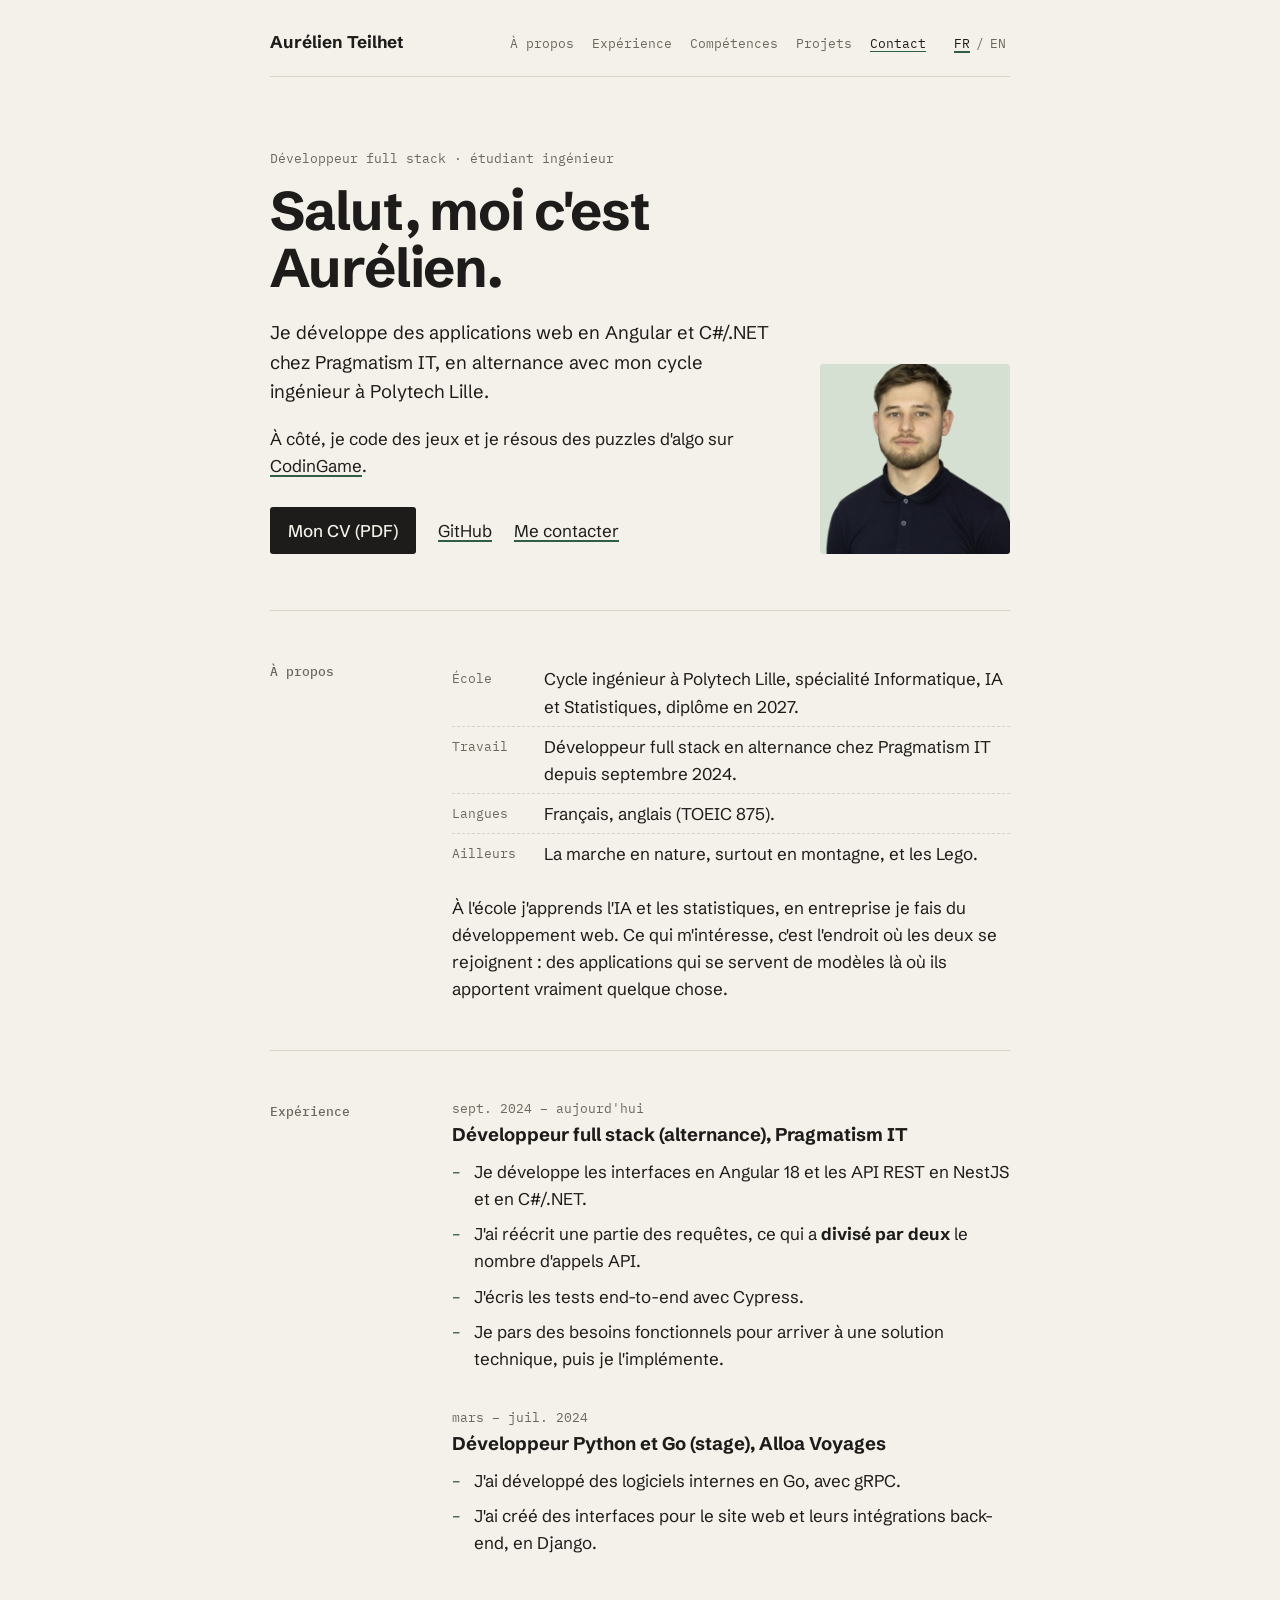
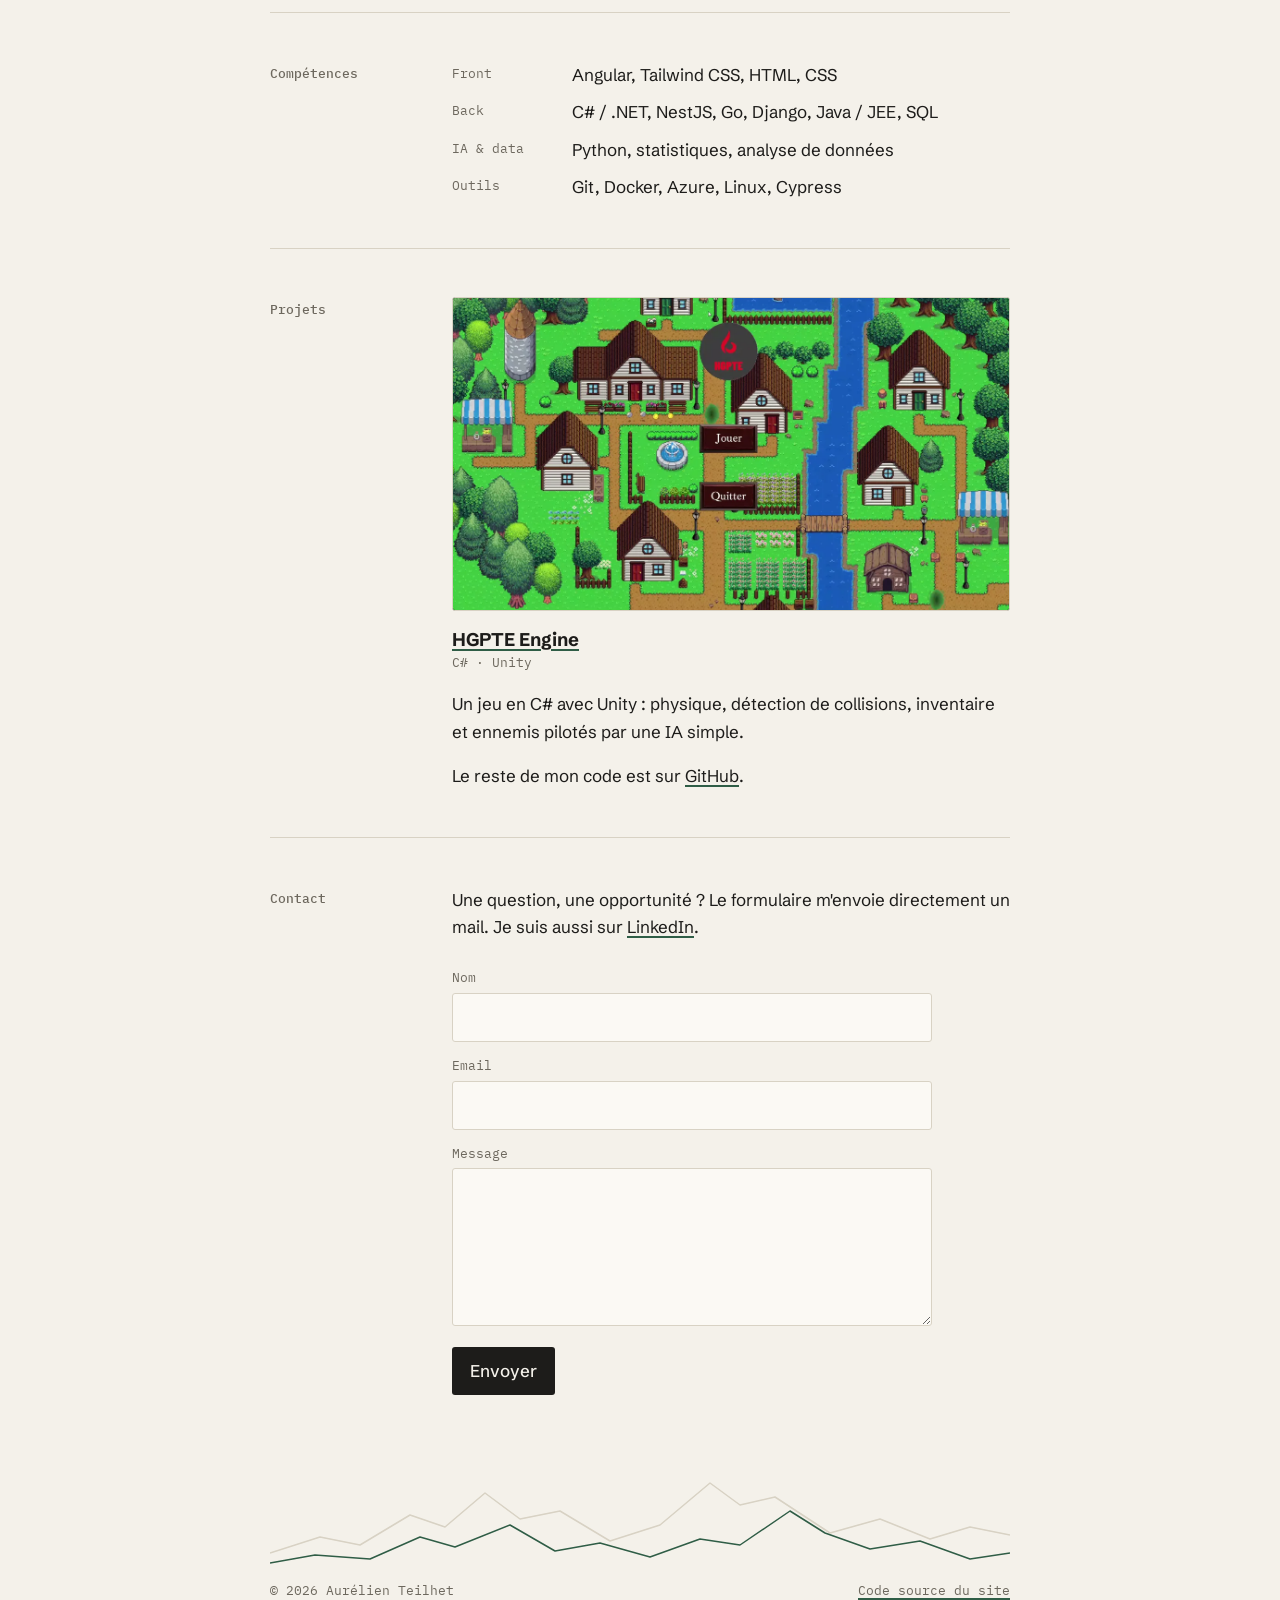
==== commit 12ab2cc1: "fix: i18n" ====
--- a/index.html
+++ b/index.html
@@ -29,10 +29,10 @@
     <header class="site-header">
         <a href="#" class="brand">Aurélien Teilhet</a>
         <nav class="site-nav" aria-label="Sections">
-            <a href="#about">À propos</a>
-            <a href="#experience">Expérience</a>
-            <a href="#skills">Compétences</a>
-            <a href="#projects">Projets</a>
+            <a href="#about" data-i18n="nav.about">À propos</a>
+            <a href="#experience" data-i18n="nav.experience">Expérience</a>
+            <a href="#skills" data-i18n="nav.skills">Compétences</a>
+            <a href="#projects" data-i18n="nav.projects">Projets</a>
             <a href="#contact">Contact</a>
         </nav>
         <div class="lang" role="group" aria-label="Langue / Language">
@@ -46,78 +46,86 @@
 
         <section class="intro">
             <div>
-                <p class="meta">Développeur full stack · étudiant ingénieur</p>
-                <h1>Salut, moi c'est Aurélien.</h1>
-                <p class="lede">Je développe des applications web en Angular et C#/.NET chez Pragmatism IT, en alternance avec mon cycle ingénieur à Polytech Lille.</p>
-                <p>À côté, je code des jeux et je résous des puzzles d'algo sur <a href="https://www.codingame.com/profile/17610c9aafa584d1a23a3524a8ca84f03948395" target="_blank" rel="noopener">CodinGame</a>.</p>
+                <p class="meta" data-i18n="intro.meta">Développeur full stack · étudiant ingénieur</p>
+                <h1 data-i18n="intro.title">Salut, moi c'est Aurélien.</h1>
+                <p class="lede" data-i18n="intro.lede">Je développe des applications web en Angular et C#/.NET chez Pragmatism IT, en alternance avec mon cycle ingénieur à Polytech Lille.</p>
+                <p><span data-i18n="intro.side">À côté, je code des jeux et je résous des puzzles d'algo sur</span> <a href="https://www.codingame.com/profile/17610c9aafa584d1a23a3524a8ca84f03948395" target="_blank" rel="noopener">CodinGame</a>.</p>
                 <div class="actions">
-                    <a id="cvDownload" class="button" href="cv.pdf" target="_blank" rel="noopener">Mon CV (PDF)</a>
-                    <a href="#contact">Me contacter</a>
+                    <a id="cvDownload" class="button" href="cv.pdf" target="_blank" rel="noopener" data-i18n="intro.cv">Mon CV (PDF)</a>
+                    <a href="https://github.com/aurxdev" target="_blank" rel="noopener">GitHub</a>
+                    <a href="#contact" data-i18n="intro.contact">Me contacter</a>
                 </div>
             </div>
             <figure class="photo">
-                <img src="me.png" alt="Aurélien Teilhet" width="588" height="600">
+                <img src="me.png" alt="Aurélien Teilhet" width="406" height="406">
             </figure>
         </section>
 
         <section id="about" class="block">
-            <h2>À propos</h2>
+            <h2 data-i18n="nav.about">À propos</h2>
             <div class="block-body">
                 <ul class="facts">
-                    <li><span class="meta">École</span><span>2e année du cycle ingénieur à Polytech Lille, spécialité Informatique, IA et Statistiques.</span></li>
-                    <li><span class="meta">Travail</span><span>Développeur full stack en alternance chez Pragmatism IT depuis septembre 2024.</span></li>
-                    <li><span class="meta">Langues</span><span>Français, anglais (TOEIC 875).</span></li>
-                    <li><span class="meta">Ailleurs</span><span>La marche en nature, surtout en montagne, et les Lego.</span></li>
+                    <li><span class="meta" data-i18n="about.school">École</span><span data-i18n="about.schoolText">Cycle ingénieur à Polytech Lille, spécialité Informatique, IA et Statistiques, diplôme en 2027.</span></li>
+                    <li><span class="meta" data-i18n="about.work">Travail</span><span data-i18n="about.workText">Développeur full stack en alternance chez Pragmatism IT depuis septembre 2024.</span></li>
+                    <li><span class="meta" data-i18n="about.languages">Langues</span><span data-i18n="about.languagesText">Français, anglais (TOEIC 875).</span></li>
+                    <li><span class="meta" data-i18n="about.elsewhere">Ailleurs</span><span data-i18n="about.elsewhereText">La marche en nature, surtout en montagne, et les Lego.</span></li>
                 </ul>
-                <p>À l'école j'apprends l'IA et les statistiques, en entreprise je fais du développement web. Ce qui m'intéresse, c'est l'endroit où les deux se rejoignent : des applications qui se servent de modèles là où ils apportent vraiment quelque chose.</p>
+                <p data-i18n="about.text">À l'école j'apprends l'IA et les statistiques, en entreprise je fais du développement web. Ce qui m'intéresse, c'est l'endroit où les deux se rejoignent : des applications qui se servent de modèles là où ils apportent vraiment quelque chose.</p>
             </div>
         </section>
 
         <section id="experience" class="block">
-            <h2>Expérience</h2>
+            <h2 data-i18n="nav.experience">Expérience</h2>
             <div class="block-body">
                 <article class="job">
-                    <p class="meta">sept. 2024 – aujourd'hui</p>
-                    <h3>Développeur full stack (alternance), Pragmatism IT</h3>
+                    <p class="meta" data-i18n="pragmatism.dates">sept. 2024 – aujourd'hui</p>
+                    <h3 data-i18n="pragmatism.title">Développeur full stack (alternance), Pragmatism IT</h3>
                     <ul class="dash">
-                        <li>Je développe les interfaces en Angular 18 et les API REST en NestJS et en C#/.NET.</li>
-                        <li>J'ai réécrit une partie des requêtes, ce qui a <strong>divisé par deux</strong> le nombre d'appels API.</li>
-                        <li>J'écris les tests end-to-end avec Cypress.</li>
-                        <li>Je pars des besoins fonctionnels pour arriver à une solution technique, puis je l'implémente.</li>
+                        <li data-i18n="pragmatism.stack">Je développe les interfaces en Angular 18 et les API REST en NestJS et en C#/.NET.</li>
+                        <li data-i18n="pragmatism.queries">J'ai réécrit une partie des requêtes, ce qui a <strong>divisé par deux</strong> le nombre d'appels API.</li>
+                        <li data-i18n="pragmatism.tests">J'écris les tests end-to-end avec Cypress.</li>
+                        <li data-i18n="pragmatism.specs">Je pars des besoins fonctionnels pour arriver à une solution technique, puis je l'implémente.</li>
+                    </ul>
+                </article>
+                <article class="job">
+                    <p class="meta" data-i18n="alloa.dates">mars – juil. 2024</p>
+                    <h3 data-i18n="alloa.title">Développeur Python et Go (stage), Alloa Voyages</h3>
+                    <ul class="dash">
+                        <li data-i18n="alloa.go">J'ai développé des logiciels internes en Go, avec gRPC.</li>
+                        <li data-i18n="alloa.django">J'ai créé des interfaces pour le site web et leurs intégrations back-end, en Django.</li>
                     </ul>
                 </article>
             </div>
         </section>
 
         <section id="skills" class="block">
-            <h2>Compétences</h2>
+            <h2 data-i18n="nav.skills">Compétences</h2>
             <div class="block-body">
                 <dl class="skills">
                     <dt>Front</dt>
                     <dd>Angular, Tailwind CSS, HTML, CSS</dd>
                     <dt>Back</dt>
-                    <dd>C# / .NET, NestJS, Java / JEE, SQL</dd>
-                    <dt>IA &amp; data</dt>
-                    <dd>Python, statistiques, analyse de données</dd>
-                    <dt>Outils</dt>
+                    <dd>C# / .NET, NestJS, Go, Django, Java / JEE, SQL</dd>
+                    <dt data-i18n="skills.data">IA &amp; data</dt>
+                    <dd data-i18n="skills.dataList">Python, statistiques, analyse de données</dd>
+                    <dt data-i18n="skills.tools">Outils</dt>
                     <dd>Git, Docker, Azure, Linux, Cypress</dd>
                 </dl>
             </div>
         </section>
 
         <section id="projects" class="block">
-            <h2>Projets</h2>
+            <h2 data-i18n="nav.projects">Projets</h2>
             <div class="block-body">
 
                 <article class="project">
-                    <a class="project-media" href="https://github.com/aurxdev/HGPTE" target="_blank" rel="noopener" data-gif="hgpte.gif">
-                        <img src="hgpte.png" alt="Capture d'écran de HGPTE Engine" loading="lazy">
-                        <img class="project-gif" alt="" aria-hidden="true">
+                    <!-- Doublon du lien du titre : retiré du clavier et des lecteurs d'écran -->
+                    <a class="project-media" href="https://github.com/aurxdev/HGPTE" target="_blank" rel="noopener" tabindex="-1" aria-hidden="true">
+                        <video src="hgpte.mp4" poster="hgpte.webp" muted loop playsinline preload="none"></video>
                     </a>
-                    <p class="meta hover-hint">Survolez l'image pour voir le jeu en mouvement.</p>
                     <h3><a href="https://github.com/aurxdev/HGPTE" target="_blank" rel="noopener">HGPTE Engine</a></h3>
                     <p class="meta">C# · Unity</p>
-                    <p>Un jeu en C# avec Unity : physique, détection de collisions, inventaire et ennemis pilotés par une IA simple.</p>
+                    <p data-i18n="projects.hgpte">Un jeu en C# avec Unity : physique, détection de collisions, inventaire et ennemis pilotés par une IA simple.</p>
                 </article>
 
                 <!--
@@ -131,29 +139,31 @@
                 </article>
                 -->
 
-                <p>Le reste de mon code est sur <a href="https://github.com/aurxdev/" target="_blank" rel="noopener">GitHub</a>.</p>
+                <p><span data-i18n="projects.more">Le reste de mon code est sur</span> <a href="https://github.com/aurxdev/" target="_blank" rel="noopener">GitHub</a>.</p>
             </div>
         </section>
 
         <section id="contact" class="block">
             <h2>Contact</h2>
             <div class="block-body">
-                <p>Une question, une opportunité ? Le formulaire m'envoie directement un mail. Je suis aussi sur <a href="https://www.linkedin.com/in/aurelien-teilhet/" target="_blank" rel="noopener">LinkedIn</a>.</p>
+                <p><span data-i18n="contact.text">Une question, une opportunité ? Le formulaire m'envoie directement un mail. Je suis aussi sur</span> <a href="https://www.linkedin.com/in/aurelien-teilhet/" target="_blank" rel="noopener">LinkedIn</a>.</p>
 
-                <form id="contactForm" class="contact-form">
+                <form id="contactForm" class="contact-form" action="https://formspree.io/f/xykvezzz" method="POST">
                     <div>
-                        <label for="name">Nom</label>
-                        <input type="text" id="name" autocomplete="name" required>
+                        <label for="name" data-i18n="contact.name">Nom</label>
+                        <input type="text" id="name" name="name" autocomplete="name" required>
                     </div>
                     <div>
                         <label for="email">Email</label>
-                        <input type="email" id="email" autocomplete="email" required>
+                        <input type="email" id="email" name="email" autocomplete="email" required>
                     </div>
                     <div>
                         <label for="message">Message</label>
-                        <textarea id="message" rows="5" required></textarea>
+                        <textarea id="message" name="message" rows="5" required></textarea>
                     </div>
-                    <button type="submit" id="submitBtn" class="button">Envoyer</button>
+                    <!-- Pot de miel Formspree : les bots le remplissent, les humains ne le voient pas -->
+                    <input type="text" name="_gotcha" class="honeypot" tabindex="-1" autocomplete="off">
+                    <button type="submit" id="submitBtn" class="button" data-i18n="contact.send">Envoyer</button>
                     <p id="formStatus" class="form-status" role="status" hidden></p>
                 </form>
             </div>
@@ -168,7 +178,7 @@
 
     <footer class="site-footer">
         <p>© <span id="current-year">2026</span> Aurélien Teilhet</p>
-        <p><a href="https://github.com/aurxdev/aurxdev.github.io" target="_blank" rel="noopener">Code source du site</a></p>
+        <p><a href="https://github.com/aurxdev/aurxdev.github.io" target="_blank" rel="noopener" data-i18n="footer.source">Code source du site</a></p>
     </footer>
 
 </div>
--- a/style.css
+++ b/style.css
@@ -176,9 +176,6 @@
     width: 100%;
     height: 100%;
     object-fit: cover;
-    /* me.png a beaucoup de marge transparente autour du sujet */
-    transform: scale(1.45);
-    transform-origin: 50% 30%;
 }
 
 .actions {
@@ -255,6 +252,8 @@
 .facts li + li { border-top: 1px dashed var(--rule); }
 .facts .meta { padding-top: 4px; }
 
+.job + .job { margin-top: 36px; }
+
 .job h3 {
     font-size: 1.15rem;
     margin: 4px 0 12px;
@@ -302,30 +301,17 @@
     border: 1px solid var(--rule);
     border-radius: 3px;
 }
-.project-media img {
+.project-media video {
     position: absolute;
     inset: 0;
     width: 100%;
     height: 100%;
     object-fit: cover;
 }
-.project-media .project-gif {
-    object-fit: contain;
-    opacity: 0;
-    transition: opacity 0.2s;
-}
-.project-media:hover .project-gif,
-.project-media:focus-visible .project-gif { opacity: 1; }
 
 .project h3 {
     font-size: 1.15rem;
     margin: 18px 0 2px;
-}
-
-.hover-hint { margin-top: 8px; }
-
-@media (hover: none) {
-    .hover-hint { display: none; }
 }
 
 /* Contact */
@@ -364,6 +350,8 @@
 
 .contact-form .button { justify-self: start; }
 
+.honeypot { display: none; }
+
 .form-status { margin: 0; }
 .form-status.ok { color: var(--ok); }
 .form-status.error { color: var(--error); }
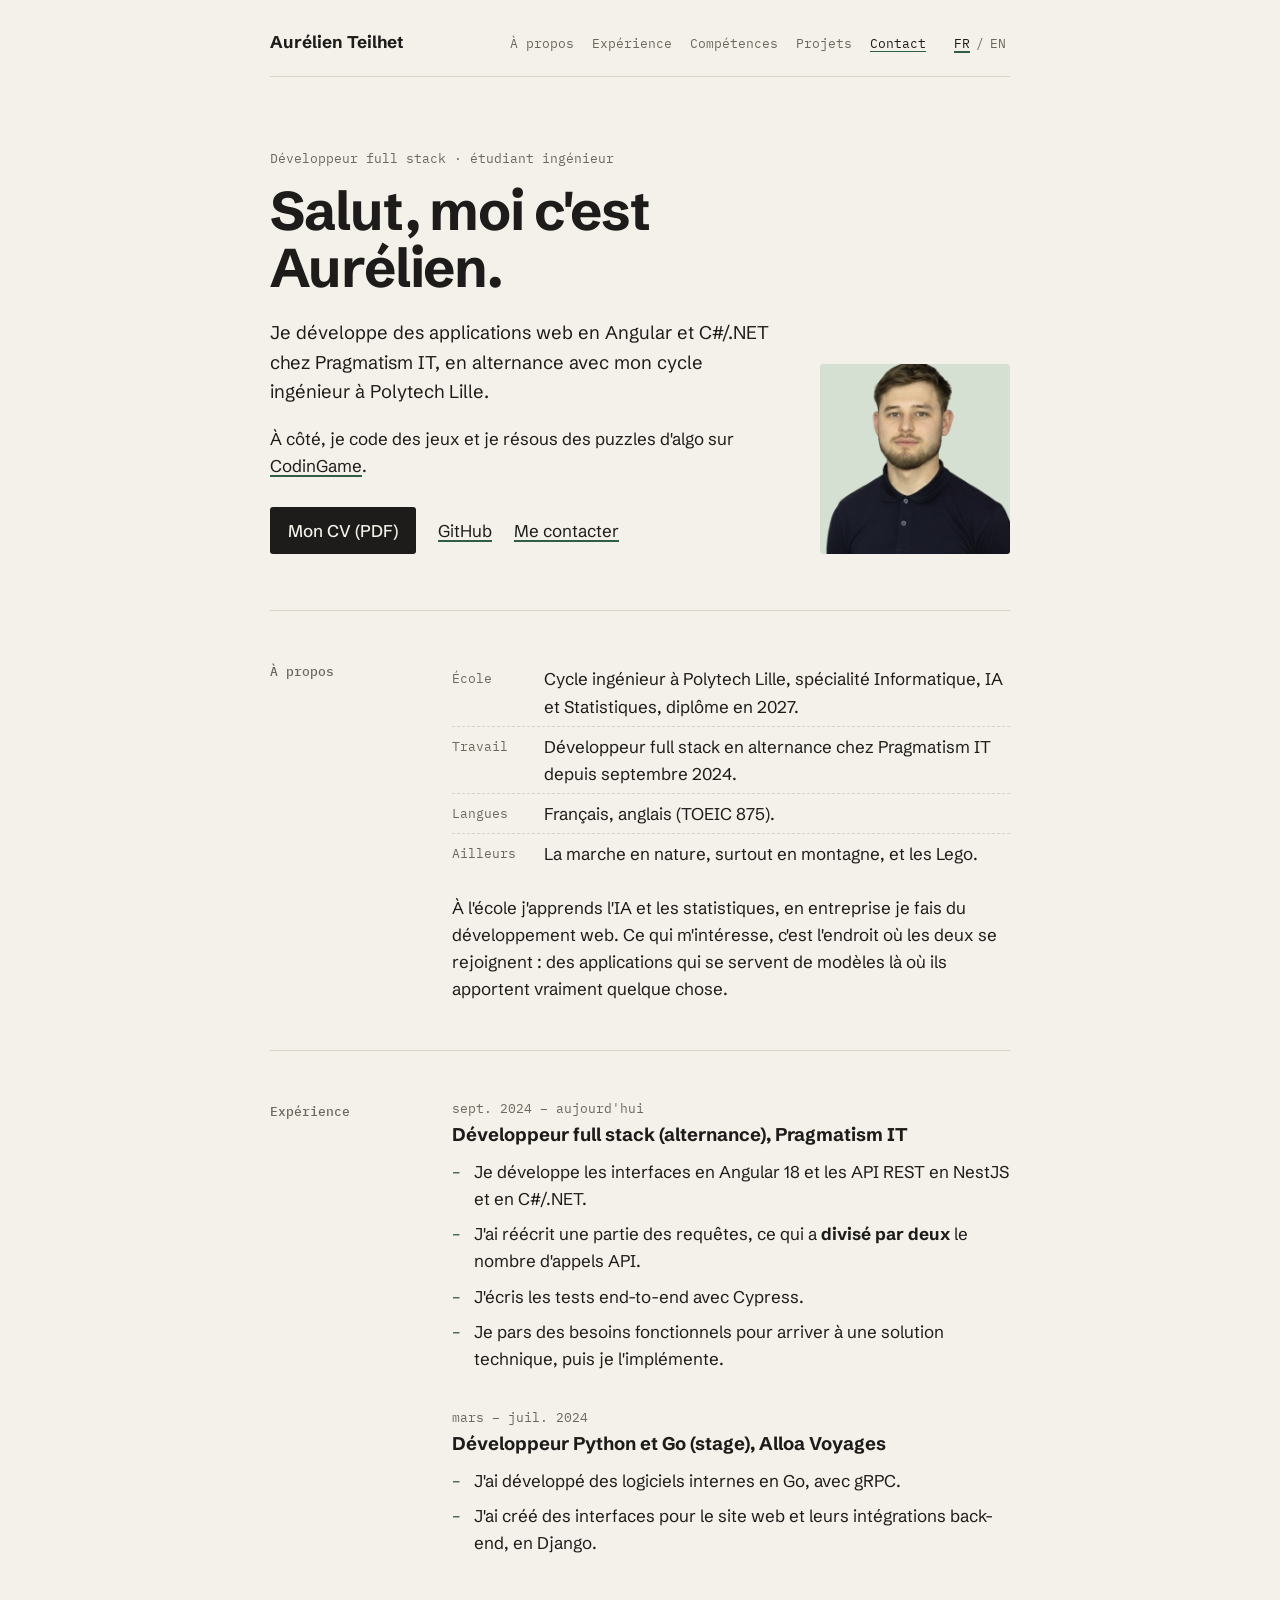
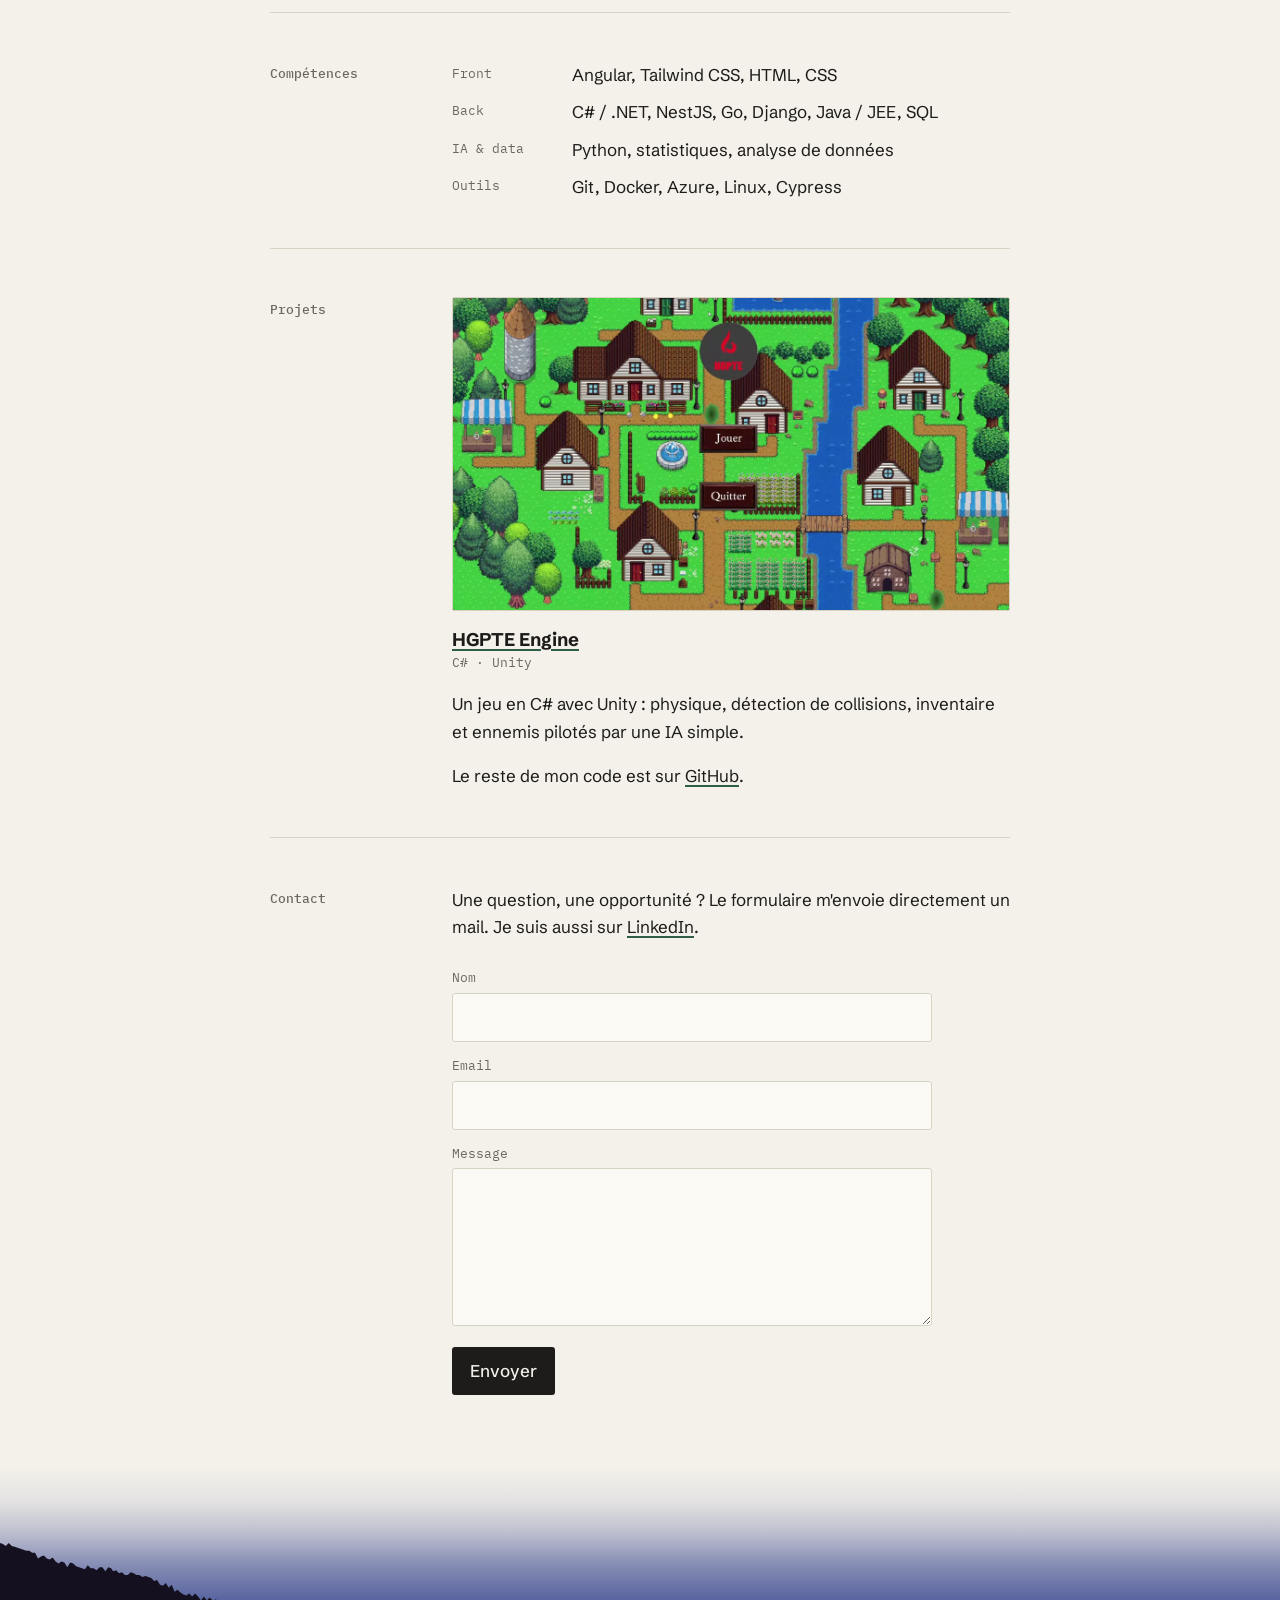
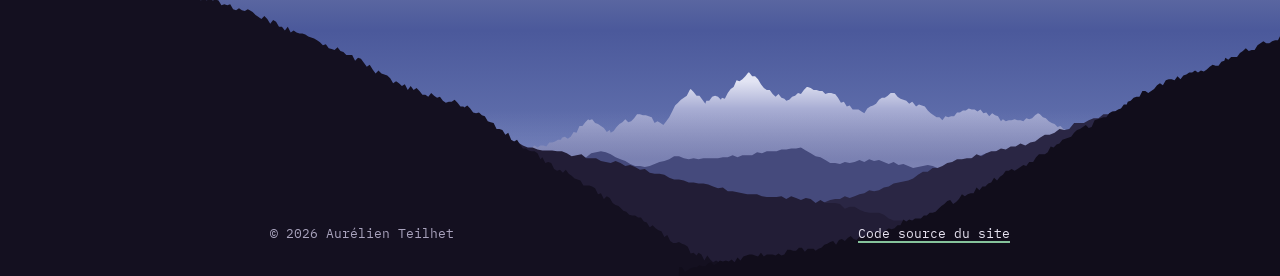
==== commit e2e5b39d: "feat: footer montain" ====
--- a/index.html
+++ b/index.html
@@ -51,7 +51,7 @@
                 <p class="lede" data-i18n="intro.lede">Je développe des applications web en Angular et C#/.NET chez Pragmatism IT, en alternance avec mon cycle ingénieur à Polytech Lille.</p>
                 <p><span data-i18n="intro.side">À côté, je code des jeux et je résous des puzzles d'algo sur</span> <a href="https://www.codingame.com/profile/17610c9aafa584d1a23a3524a8ca84f03948395" target="_blank" rel="noopener">CodinGame</a>.</p>
                 <div class="actions">
-                    <a id="cvDownload" class="button" href="cv.pdf" target="_blank" rel="noopener" data-i18n="intro.cv">Mon CV (PDF)</a>
+                    <a id="cvDownload" class="button" href="cv_fr.pdf" target="_blank" rel="noopener" data-i18n="intro.cv">Mon CV (PDF)</a>
                     <a href="https://github.com/aurxdev" target="_blank" rel="noopener">GitHub</a>
                     <a href="#contact" data-i18n="intro.contact">Me contacter</a>
                 </div>
@@ -171,17 +171,16 @@
 
     </main>
 
-    <svg class="ridge" viewBox="0 0 740 90" preserveAspectRatio="none" aria-hidden="true">
-        <polyline class="ridge-back" points="0,78 50,62 90,70 140,40 175,52 215,18 250,44 290,36 340,66 390,50 440,8 470,30 505,22 560,58 610,44 660,64 700,52 740,60"/>
-        <polyline class="ridge-front" points="0,88 45,80 100,84 150,62 185,72 240,50 285,76 330,68 380,82 430,64 470,70 520,36 555,58 600,74 650,66 700,84 740,78"/>
-    </svg>
+</div>
 
-    <footer class="site-footer">
+<footer class="site-footer">
+    <img class="gorge" src="gorge.svg" alt="" loading="lazy">
+    <div class="wrap footer-bar">
         <p>© <span id="current-year">2026</span> Aurélien Teilhet</p>
         <p><a href="https://github.com/aurxdev/aurxdev.github.io" target="_blank" rel="noopener" data-i18n="footer.source">Code source du site</a></p>
-    </footer>
+    </div>
+</footer>
 
-</div>
 <script src="script.js"></script>
 </body>
 </html>
--- a/style.css
+++ b/style.css
@@ -356,31 +356,39 @@
 .form-status.ok { color: var(--ok); }
 .form-status.error { color: var(--error); }
 
-/* Pied de page : une ligne de crête à la place du trait */
-
-.ridge {
-    display: block;
-    width: 100%;
-    height: 90px;
-    margin-top: 32px;
-}
-.ridge polyline {
-    fill: none;
-    stroke-width: 1.5;
-    stroke-linejoin: round;
-    vector-effect: non-scaling-stroke;
-}
-.ridge-back { stroke: var(--rule); }
-.ridge-front { stroke: var(--accent); }
+/* Pied de page : une gorge de montagne au crépuscule, sur toute la largeur.
+   Le texte est posé sur les versants sombres, quel que soit le thème. */
 
 .site-footer {
+    --accent: #86c29b;
+    position: relative;
+    display: flex;
+    align-items: flex-end;
+    height: clamp(320px, 32vw, 460px);
+    margin-top: 24px;
+    font-family: var(--mono);
+    font-size: 0.8rem;
+    color: #a9a3bd;
+}
+
+.gorge {
+    position: absolute;
+    inset: 0;
+    width: 100%;
+    height: 100%;
+    object-fit: cover;
+    object-position: 50% 100%;
+}
+
+.footer-bar {
+    position: relative;
     display: flex;
     flex-wrap: wrap;
     justify-content: space-between;
     gap: 8px 24px;
-    padding: 16px 0 48px;
-    font-family: var(--mono);
-    font-size: 0.8rem;
-    color: var(--muted);
+    width: 100%;
+    padding-bottom: 32px;
 }
 .site-footer p { margin: 0; }
+.site-footer a { color: #e6e2f0; }
+.site-footer a:hover { color: var(--accent); }
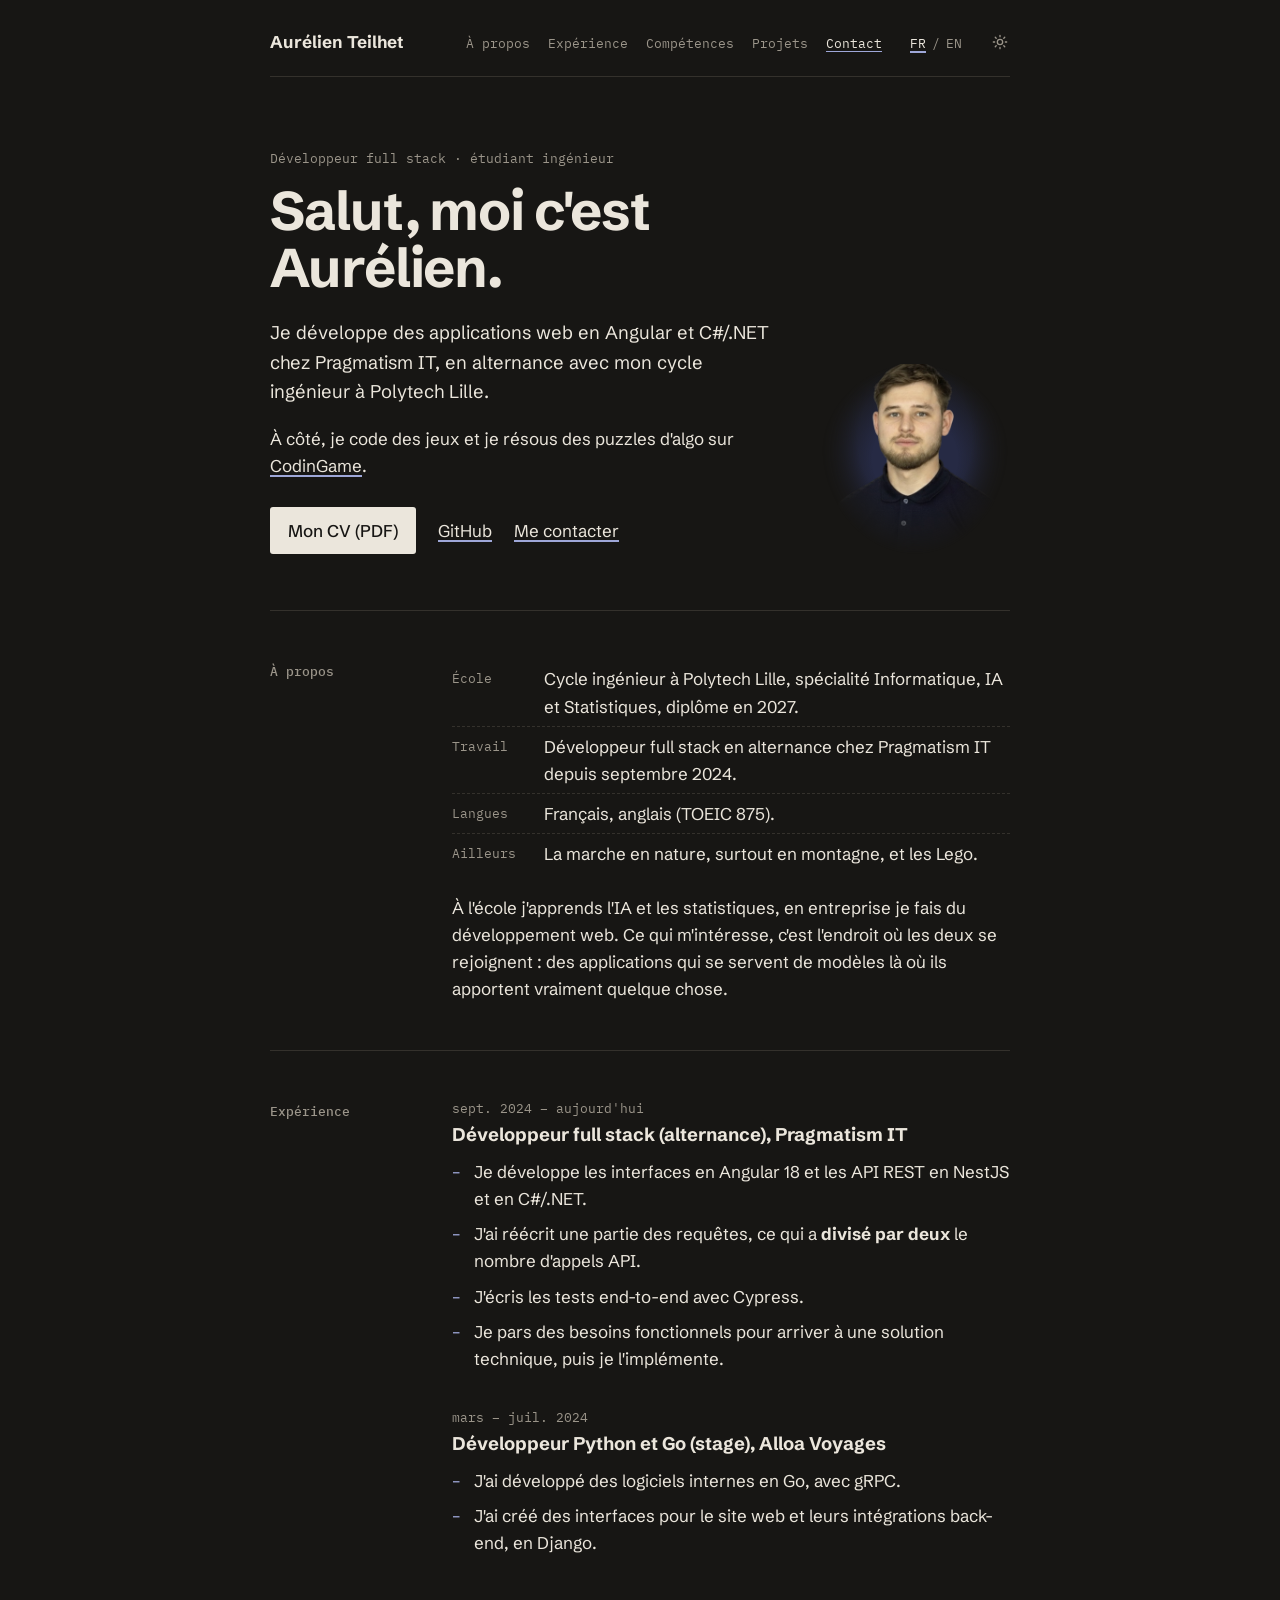
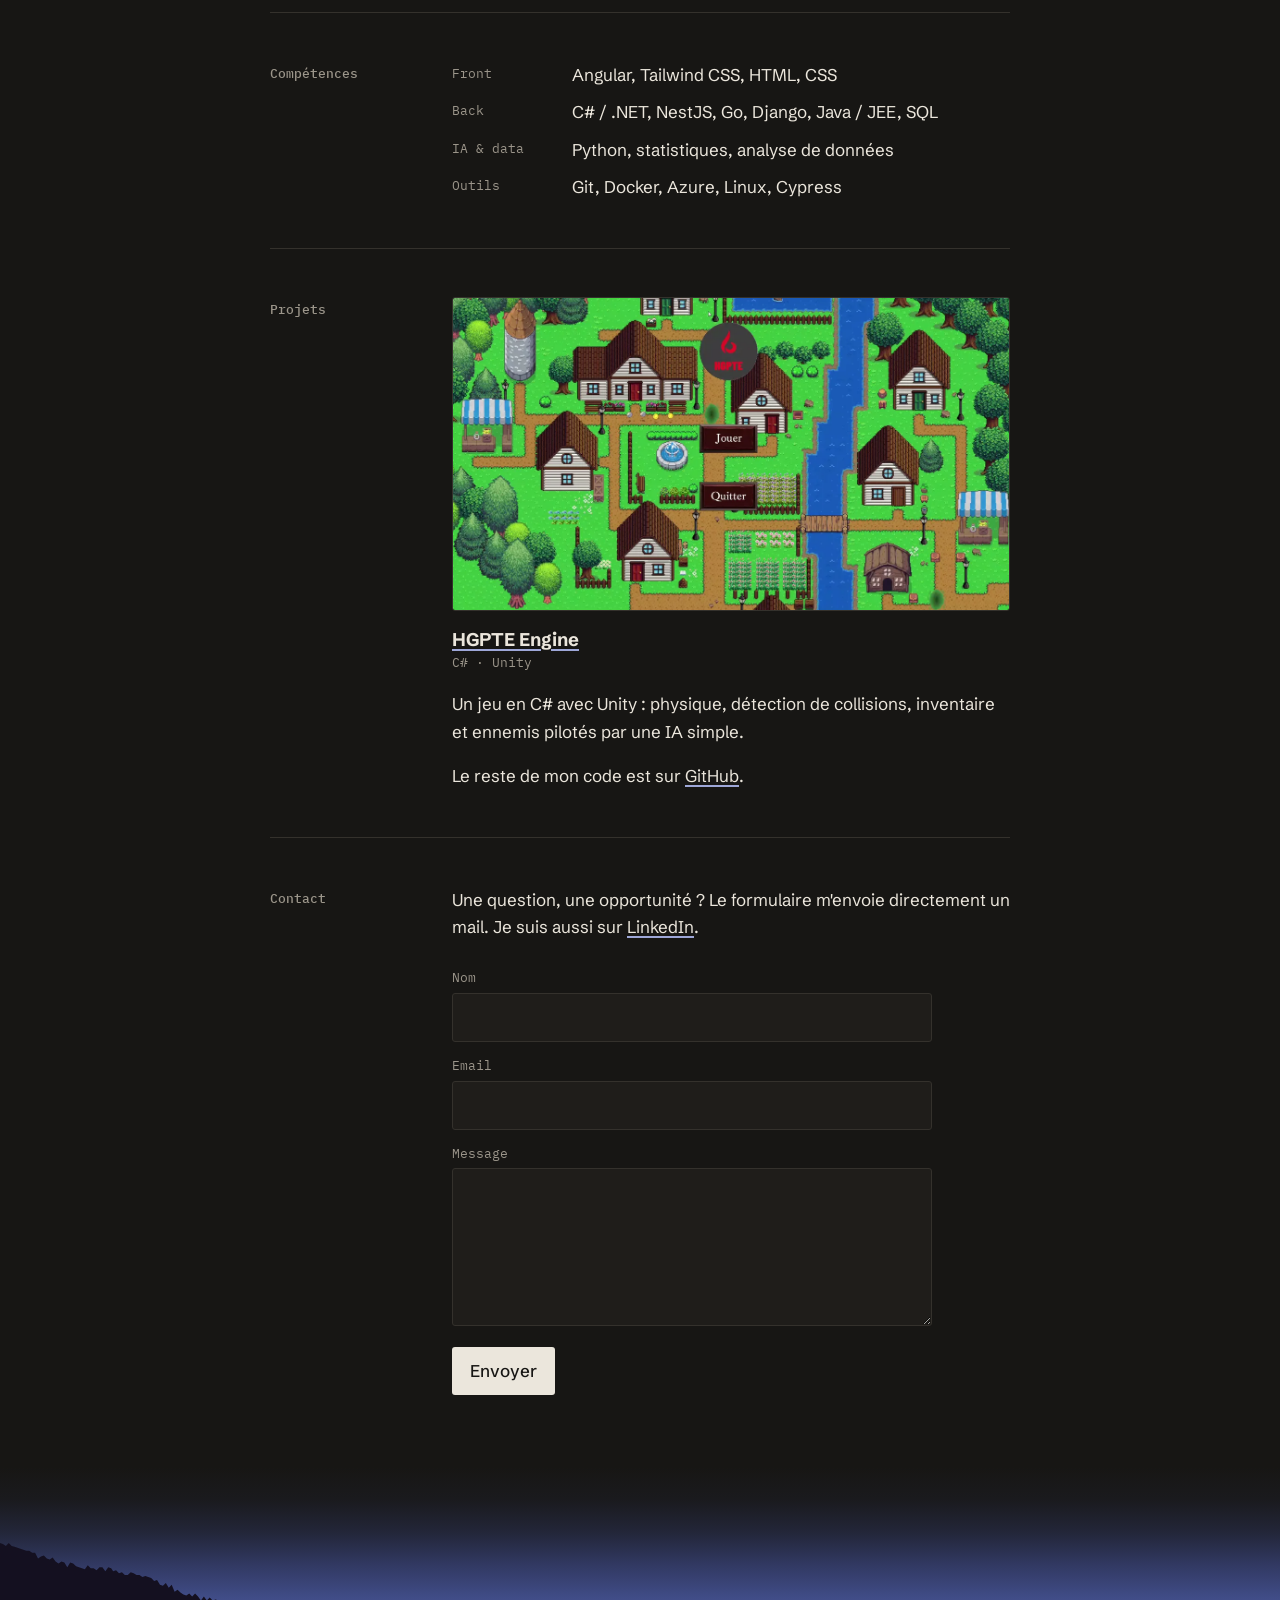
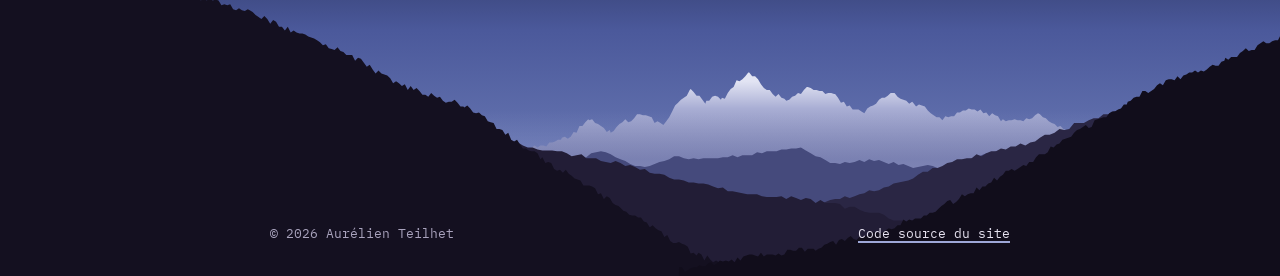
==== commit 13ecbddf: "feat: force dark theme" ====
--- a/index.html
+++ b/index.html
@@ -22,6 +22,8 @@
     <link rel="preconnect" href="https://fonts.gstatic.com" crossorigin>
     <link href="https://fonts.googleapis.com/css2?family=IBM+Plex+Mono:wght@400;500&family=Schibsted+Grotesk:wght@400;500;700&display=swap" rel="stylesheet">
     <link rel="stylesheet" href="style.css">
+    <!-- Appliqué avant l'affichage, sinon la page clignote en sombre quand on a choisi le clair -->
+    <script>try { if (localStorage.getItem('portfolio-theme') === 'light') document.documentElement.dataset.theme = 'light'; } catch {}</script>
 </head>
 <body>
 <div class="wrap">
@@ -40,6 +42,16 @@
             <span aria-hidden="true">/</span>
             <button type="button" class="language-button" data-language="en" aria-pressed="false">EN</button>
         </div>
+        <button type="button" id="themeToggle" class="theme-toggle">
+            <span class="to-light">
+                <svg viewBox="0 0 24 24" aria-hidden="true"><circle cx="12" cy="12" r="4"/><path d="M12 2v2M12 20v2M4.9 4.9l1.4 1.4M17.7 17.7l1.4 1.4M2 12h2M20 12h2M4.9 19.1l1.4-1.4M17.7 6.3l1.4-1.4"/></svg>
+                <span class="sr-only" data-i18n="theme.light">Passer en thème clair</span>
+            </span>
+            <span class="to-dark">
+                <svg viewBox="0 0 24 24" aria-hidden="true"><path d="M21 12.8A9 9 0 1 1 11.2 3a7 7 0 0 0 9.8 9.8z"/></svg>
+                <span class="sr-only" data-i18n="theme.dark">Passer en thème sombre</span>
+            </span>
+        </button>
     </header>
 
     <main>
--- a/style.css
+++ b/style.css
@@ -1,30 +1,32 @@
+/* Sombre par défaut : la page se fond dans la montagne du pied de page */
 :root {
+    color-scheme: dark;
+    --paper: #171614;
+    --ink: #ebe6dc;
+    --muted: #9b958a;
+    --rule: #34312c;
+    --field: #1f1d1a;
+    --accent: #9ea7d8;       /* lavande du ciel de gorge.svg */
+    --accent-soft: #262a44;  /* halo derrière la photo */
+    --ok: #6fcf97;
+    --error: #ff8a75;
+
+    --sans: "Schibsted Grotesk", system-ui, sans-serif;
+    --mono: "IBM Plex Mono", ui-monospace, monospace;
+}
+
+/* Thème clair, au choix (bouton soleil / lune) */
+:root[data-theme="light"] {
+    color-scheme: light;
     --paper: #f4f1ea;
     --ink: #1d1c1a;
     --muted: #6d685e;
     --rule: #d8d2c4;
     --field: #fbf9f4;
-    --accent: #2f5d46;       /* vert sapin */
-    --accent-soft: #d6e0d2;  /* sauge, derrière la photo */
+    --accent: #45529a;
+    --accent-soft: #dde0f0;
     --ok: #2f7d4f;
     --error: #b8321f;
-
-    --sans: "Schibsted Grotesk", system-ui, sans-serif;
-    --mono: "IBM Plex Mono", ui-monospace, monospace;
-}
-
-@media (prefers-color-scheme: dark) {
-    :root {
-        --paper: #171614;
-        --ink: #ebe6dc;
-        --muted: #9b958a;
-        --rule: #34312c;
-        --field: #1f1d1a;
-        --accent: #86c29b;
-        --accent-soft: #24322a;
-        --ok: #6fcf97;
-        --error: #ff8a75;
-    }
 }
 
 * { box-sizing: border-box; }
@@ -134,6 +136,40 @@
     text-underline-offset: 3px;
 }
 
+.theme-toggle {
+    display: flex;
+    align-self: center;
+    padding: 2px;
+    border: 0;
+    background: none;
+    color: var(--muted);
+    cursor: pointer;
+}
+.theme-toggle:hover { color: var(--ink); }
+.theme-toggle svg {
+    width: 16px;
+    height: 16px;
+    fill: none;
+    stroke: currentColor;
+    stroke-width: 2;
+    stroke-linecap: round;
+    stroke-linejoin: round;
+}
+
+/* Le bouton montre le thème vers lequel on bascule : soleil en sombre, lune en clair */
+.to-light, .to-dark { display: flex; }
+:root[data-theme="light"] .to-light,
+:root:not([data-theme="light"]) .to-dark { display: none; }
+
+.sr-only {
+    position: absolute;
+    width: 1px;
+    height: 1px;
+    overflow: hidden;
+    clip-path: inset(50%);
+    white-space: nowrap;
+}
+
 @media (max-width: 640px) {
     .lang { margin-left: auto; }
     .site-nav {
@@ -164,12 +200,13 @@
 
 .lede { font-size: 1.15rem; }
 
+/* Pas de cadre : me.png est détourée, on garde juste un halo et on fond les épaules dans la page */
 .photo {
     margin: 0;
     aspect-ratio: 1;
-    overflow: hidden;
-    background: var(--accent-soft);
-    border-radius: 3px;
+    background: radial-gradient(circle closest-side, var(--accent-soft) 45%, transparent);
+    -webkit-mask-image: radial-gradient(ellipse 50% 60% at 50% 40%, #000 60%, transparent);
+    mask-image: radial-gradient(ellipse 50% 60% at 50% 40%, #000 60%, transparent);
 }
 .photo img {
     display: block;
@@ -360,7 +397,7 @@
    Le texte est posé sur les versants sombres, quel que soit le thème. */
 
 .site-footer {
-    --accent: #86c29b;
+    --accent: #9ea7d8;
     position: relative;
     display: flex;
     align-items: flex-end;
